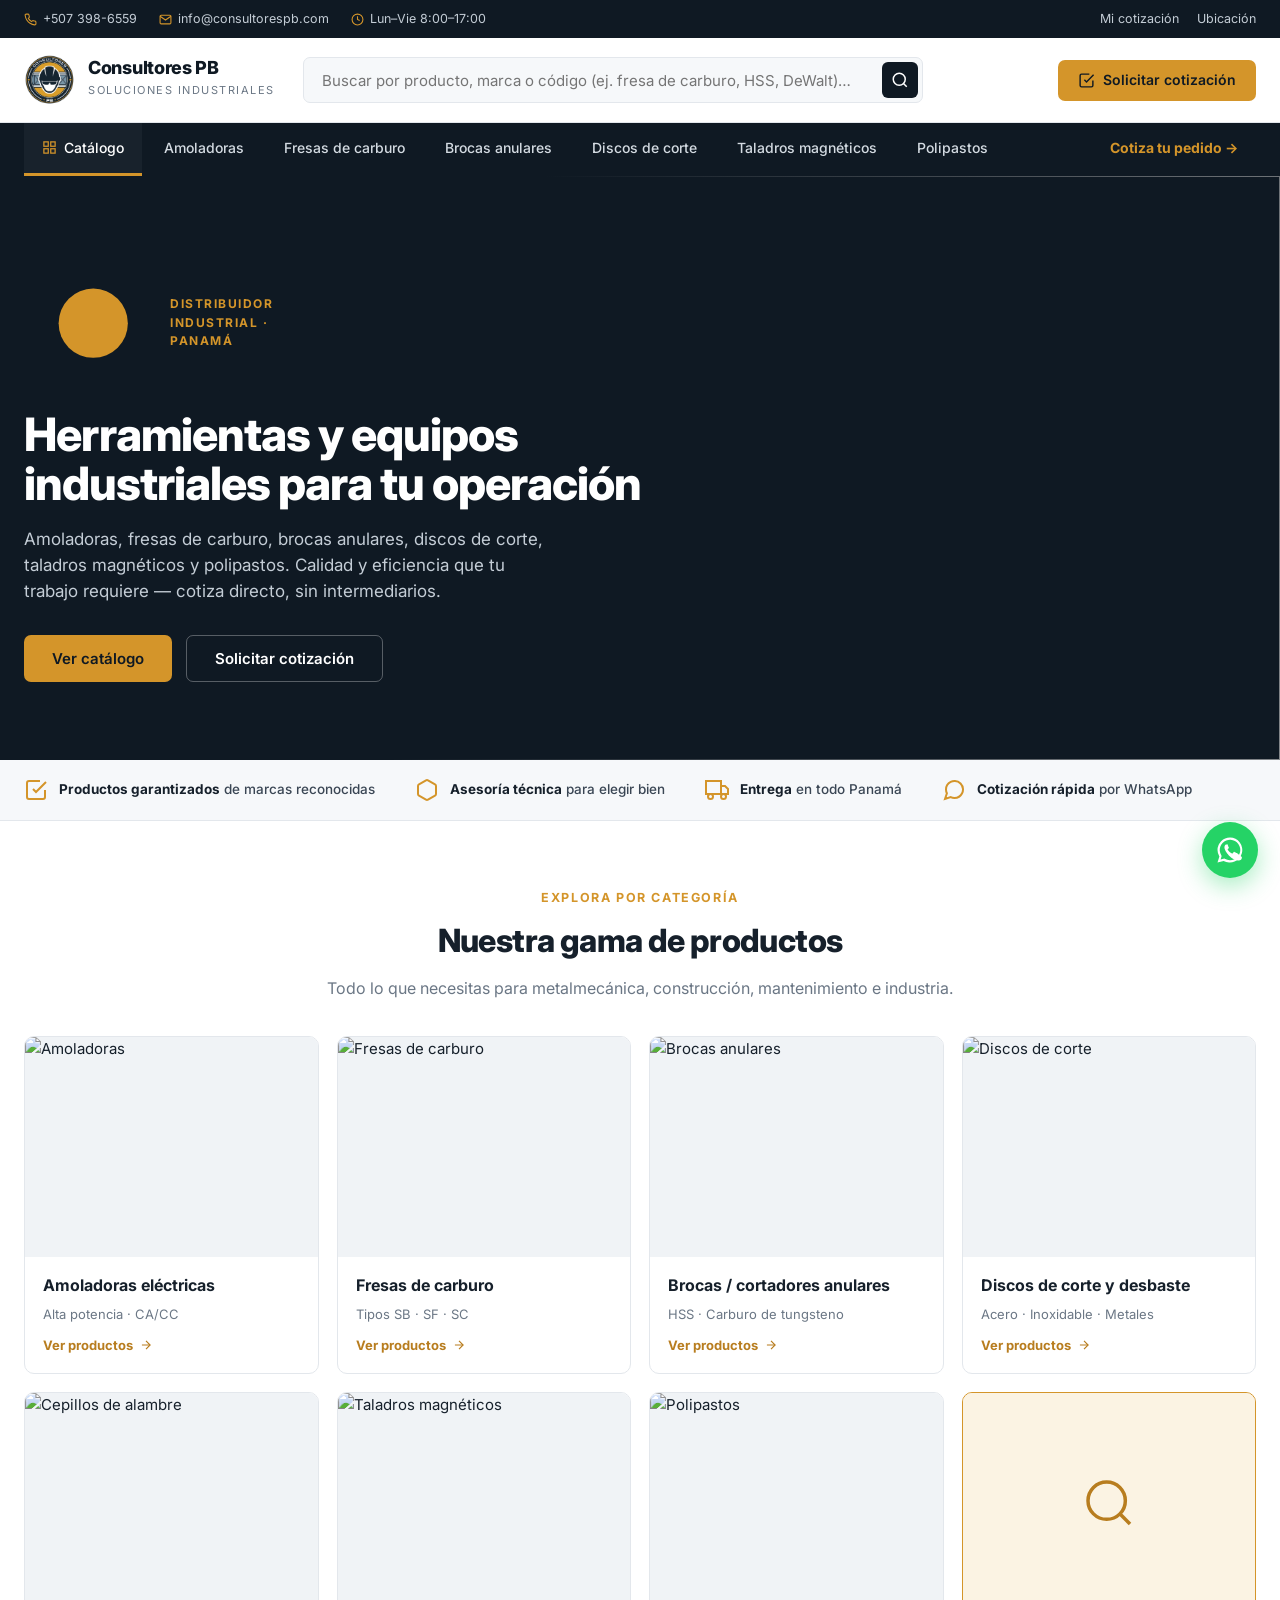
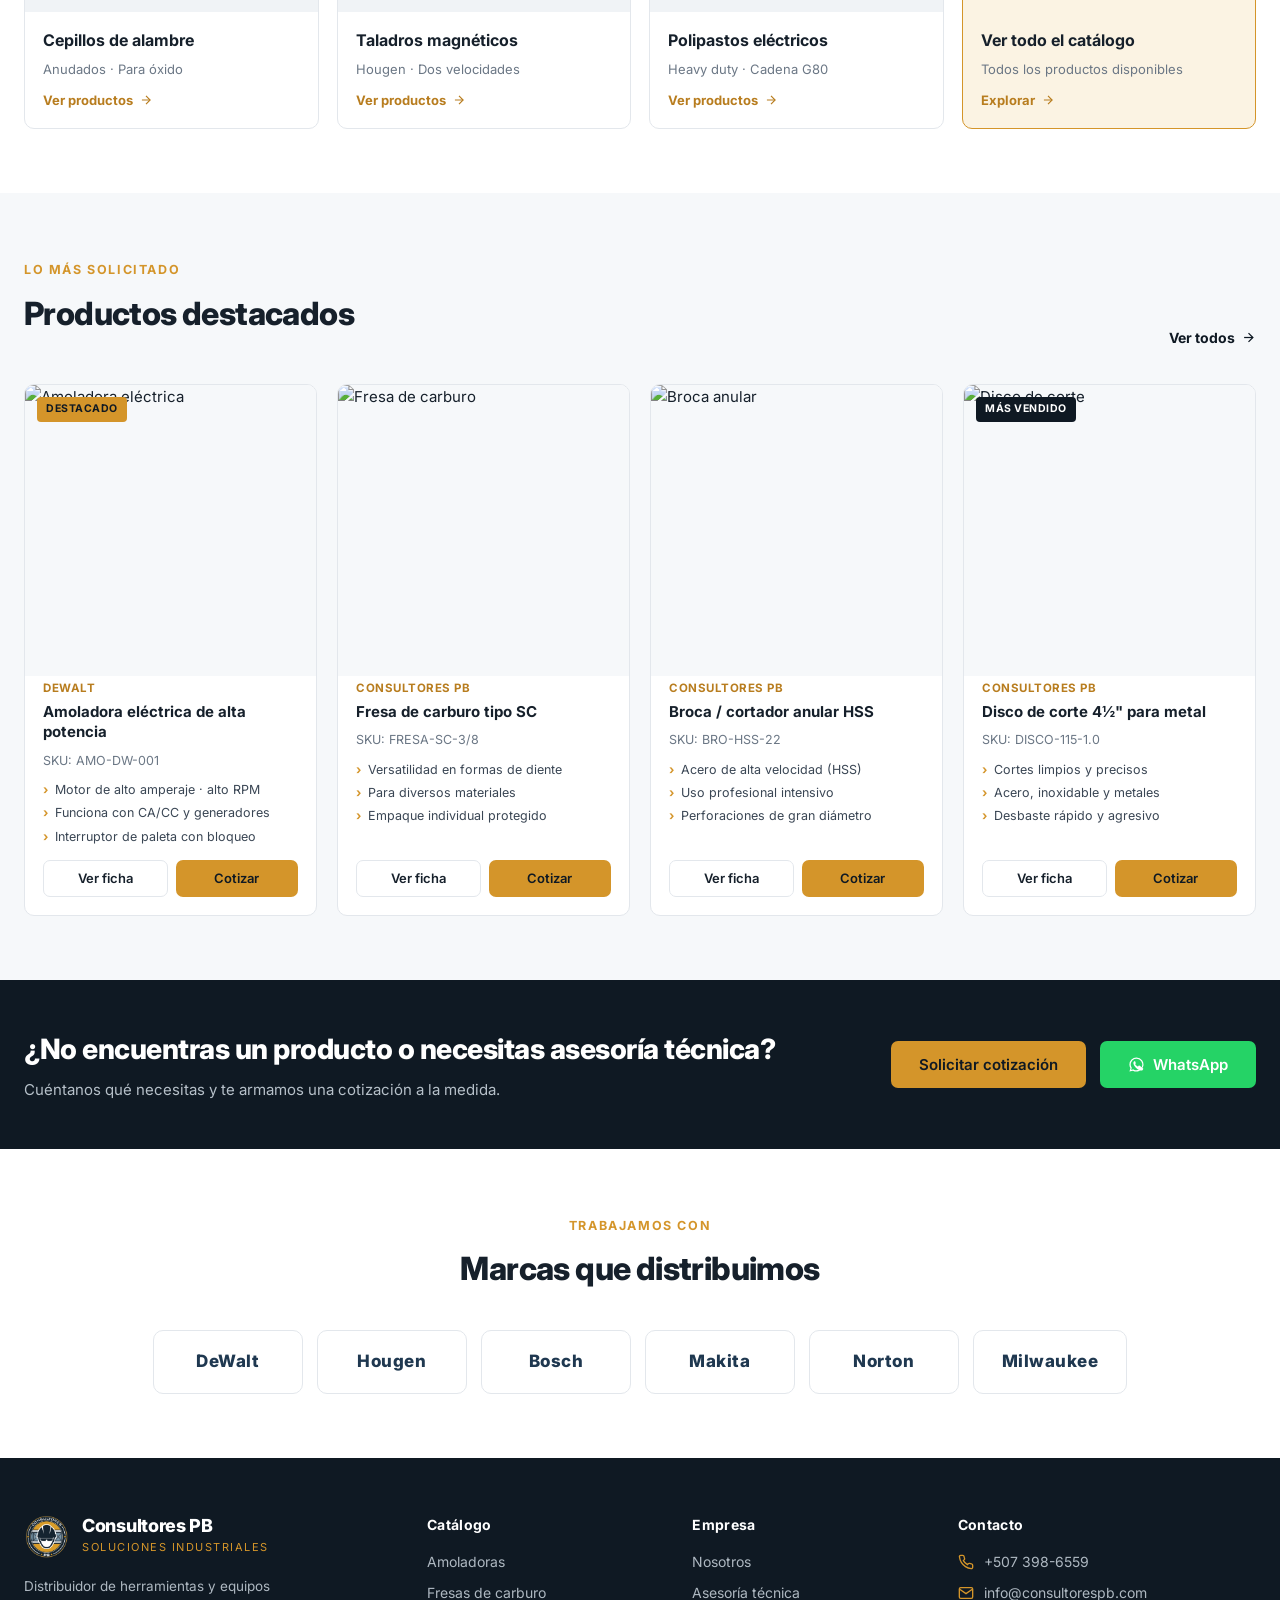
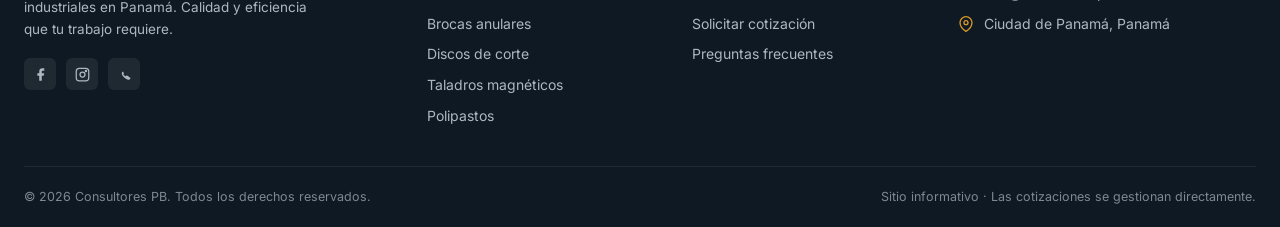
==== catalogo/index.html @ 146bd9b1 "Add catalog-style template (home, category, product sheet, quote) Clean distributor-style layout ins" ====
<!DOCTYPE html>
<html lang="es">
<head>
  <meta charset="UTF-8">
  <meta name="viewport" content="width=device-width, initial-scale=1.0">
  <title>Consultores PB — Herramientas y Equipos Industriales | Panamá</title>
  <meta name="description" content="Distribuidor de herramientas y equipos industriales en Panamá: amoladoras, fresas de carburo, brocas anulares, discos de corte, taladros magnéticos y polipastos. Solicita tu cotización.">
  <link rel="icon" href="assets/logo.png">
  <link rel="preconnect" href="https://fonts.googleapis.com">
  <link rel="preconnect" href="https://fonts.gstatic.com" crossorigin>
  <link href="https://fonts.googleapis.com/css2?family=Inter:wght@400;500;600;700;800&display=swap" rel="stylesheet">
  <link rel="stylesheet" href="assets/estilos.css">
</head>
<body>

<!-- ════════════════════════════════════════════════════════════
     CABECERA (se repite igual en todas las páginas)
     👉 EDITAR: teléfono, correo y horario de Consultores PB
     ════════════════════════════════════════════════════════════ -->
<div class="topbar">
  <div class="container">
    <div class="topbar-left">
      <a href="tel:+5073986559"><svg viewBox="0 0 24 24" fill="none" stroke="currentColor" stroke-width="2"><path d="M22 16.92v3a2 2 0 01-2.18 2 19.79 19.79 0 01-8.63-3.07 19.5 19.5 0 01-6-6 19.79 19.79 0 01-3.07-8.67A2 2 0 014.11 2h3a2 2 0 012 1.72c.13.96.36 1.9.7 2.81a2 2 0 01-.45 2.11L8.09 9.91a16 16 0 006 6l1.27-1.27a2 2 0 012.11-.45c.91.34 1.85.57 2.81.7A2 2 0 0122 16.92z"/></svg>+507 398-6559</a>
      <span class="hide-sm"><svg viewBox="0 0 24 24" fill="none" stroke="currentColor" stroke-width="2"><path d="M4 4h16c1.1 0 2 .9 2 2v12c0 1.1-.9 2-2 2H4c-1.1 0-2-.9-2-2V6c0-1.1.9-2 2-2z"/><polyline points="22,6 12,13 2,6"/></svg>info@consultorespb.com</span>
      <span class="hide-sm"><svg viewBox="0 0 24 24" fill="none" stroke="currentColor" stroke-width="2"><circle cx="12" cy="12" r="10"/><polyline points="12 6 12 12 16 14"/></svg>Lun–Vie 8:00–17:00</span>
    </div>
    <div class="topbar-right">
      <a href="cotizar.html">Mi cotización</a>
      <a href="#">Ubicación</a>
    </div>
  </div>
</div>

<header class="header">
  <div class="container">
    <a href="index.html" class="brand">
      <img src="assets/logo.png" alt="Consultores PB">
      <div class="brand-txt"><strong>Consultores PB</strong><span>Soluciones Industriales</span></div>
    </a>
    <form class="search" onsubmit="return false">
      <input type="search" placeholder="Buscar por producto, marca o código (ej. fresa de carburo, HSS, DeWalt)…">
      <button aria-label="Buscar"><svg viewBox="0 0 24 24" fill="none" stroke="currentColor" stroke-width="2"><circle cx="11" cy="11" r="8"/><line x1="21" y1="21" x2="16.65" y2="16.65"/></svg></button>
    </form>
    <div class="header-actions">
      <a href="cotizar.html" class="btn btn-amber"><svg viewBox="0 0 24 24" fill="none" stroke="currentColor" stroke-width="2"><path d="M9 11l3 3L22 4"/><path d="M21 12v7a2 2 0 01-2 2H5a2 2 0 01-2-2V5a2 2 0 012-2h11"/></svg>Solicitar cotización</a>
    </div>
  </div>
</header>

<nav class="nav">
  <div class="container">
    <!-- 👉 EDITAR: estas son las CATEGORÍAS del menú. Cada una abre categoria.html -->
    <a href="categoria.html" class="active"><svg viewBox="0 0 24 24" fill="none" stroke="currentColor" stroke-width="2"><rect x="3" y="3" width="7" height="7"/><rect x="14" y="3" width="7" height="7"/><rect x="14" y="14" width="7" height="7"/><rect x="3" y="14" width="7" height="7"/></svg>Catálogo</a>
    <a href="categoria.html">Amoladoras</a>
    <a href="categoria.html">Fresas de carburo</a>
    <a href="categoria.html">Brocas anulares</a>
    <a href="categoria.html">Discos de corte</a>
    <a href="categoria.html">Taladros magnéticos</a>
    <a href="categoria.html">Polipastos</a>
    <span class="nav-cta"><a href="cotizar.html">Cotiza tu pedido →</a></span>
  </div>
</nav>

<!-- ════════════════════════════════════════════════════════════
     HERO  👉 EDITAR: título, texto e imagen de fondo
     ════════════════════════════════════════════════════════════ -->
<section class="hero">
  <img class="hero-bg" src="https://images.unsplash.com/photo-1581092160562-40aa08e78837?w=1600&q=80" alt="">
  <div class="container">
    <div class="hero-inner">
      <span class="eyebrow"><svg viewBox="0 0 24 24" fill="currentColor"><circle cx="12" cy="12" r="6"/></svg>Distribuidor industrial · Panamá</span>
      <h1>Herramientas y equipos industriales para tu operación</h1>
      <p>Amoladoras, fresas de carburo, brocas anulares, discos de corte, taladros magnéticos y polipastos. Calidad y eficiencia que tu trabajo requiere — cotiza directo, sin intermediarios.</p>
      <div class="hero-btns">
        <a href="categoria.html" class="btn btn-amber btn-lg">Ver catálogo</a>
        <a href="cotizar.html" class="btn btn-ghost btn-lg" style="background:transparent;color:#fff;border-color:rgba(255,255,255,.3)">Solicitar cotización</a>
      </div>
    </div>
  </div>
</section>

<!-- TIRA DE CONFIANZA -->
<div class="trust">
  <div class="container">
    <div class="trust-item"><svg viewBox="0 0 24 24" fill="none" stroke="currentColor" stroke-width="2"><path d="M9 11l3 3L22 4"/><path d="M21 12v7a2 2 0 01-2 2H5a2 2 0 01-2-2V5a2 2 0 012-2h11"/></svg><span><strong>Productos garantizados</strong> de marcas reconocidas</span></div>
    <div class="trust-item"><svg viewBox="0 0 24 24" fill="none" stroke="currentColor" stroke-width="2"><path d="M21 16V8a2 2 0 00-1-1.73l-7-4a2 2 0 00-2 0l-7 4A2 2 0 003 8v8a2 2 0 001 1.73l7 4a2 2 0 002 0l7-4A2 2 0 0021 16z"/></svg><span><strong>Asesoría técnica</strong> para elegir bien</span></div>
    <div class="trust-item"><svg viewBox="0 0 24 24" fill="none" stroke="currentColor" stroke-width="2"><rect x="1" y="3" width="15" height="13"/><polygon points="16 8 20 8 23 11 23 16 16 16 16 8"/><circle cx="5.5" cy="18.5" r="2.5"/><circle cx="18.5" cy="18.5" r="2.5"/></svg><span><strong>Entrega</strong> en todo Panamá</span></div>
    <div class="trust-item"><svg viewBox="0 0 24 24" fill="none" stroke="currentColor" stroke-width="2"><path d="M21 11.5a8.38 8.38 0 01-.9 3.8 8.5 8.5 0 01-7.6 4.7 8.38 8.38 0 01-3.8-.9L3 21l1.9-5.7a8.38 8.38 0 01-.9-3.8 8.5 8.5 0 014.7-7.6 8.38 8.38 0 013.8-.9h.5a8.48 8.48 0 018 8v.5z"/></svg><span><strong>Cotización rápida</strong> por WhatsApp</span></div>
  </div>
</div>

<!-- ════════════════════════════════════════════════════════════
     CATEGORÍAS  👉 EDITAR: imagen, nombre y nº de productos
     ════════════════════════════════════════════════════════════ -->
<section class="section">
  <div class="container">
    <div class="section-head center">
      <span class="kicker">Explora por categoría</span>
      <h2>Nuestra gama de productos</h2>
      <p>Todo lo que necesitas para metalmecánica, construcción, mantenimiento e industria.</p>
    </div>
    <div class="cat-grid">
      <a href="categoria.html" class="cat-card"><div class="cat-card-img"><img src="https://images.unsplash.com/photo-1504148455328-c376907d081c?w=600&q=80" alt="Amoladoras"></div><div class="cat-card-body"><h3>Amoladoras eléctricas</h3><span>Alta potencia · CA/CC</span><span class="go">Ver productos <svg viewBox="0 0 24 24" fill="none" stroke="currentColor" stroke-width="2" width="14"><line x1="5" y1="12" x2="19" y2="12"/><polyline points="12 5 19 12 12 19"/></svg></span></div></a>
      <a href="categoria.html" class="cat-card"><div class="cat-card-img"><img src="https://images.unsplash.com/photo-1530124566582-a618bc2615dc?w=600&q=80" alt="Fresas de carburo"></div><div class="cat-card-body"><h3>Fresas de carburo</h3><span>Tipos SB · SF · SC</span><span class="go">Ver productos <svg viewBox="0 0 24 24" fill="none" stroke="currentColor" stroke-width="2" width="14"><line x1="5" y1="12" x2="19" y2="12"/><polyline points="12 5 19 12 12 19"/></svg></span></div></a>
      <a href="categoria.html" class="cat-card"><div class="cat-card-img"><img src="https://images.unsplash.com/photo-1572981779307-38b8cabb2407?w=600&q=80" alt="Brocas anulares"></div><div class="cat-card-body"><h3>Brocas / cortadores anulares</h3><span>HSS · Carburo de tungsteno</span><span class="go">Ver productos <svg viewBox="0 0 24 24" fill="none" stroke="currentColor" stroke-width="2" width="14"><line x1="5" y1="12" x2="19" y2="12"/><polyline points="12 5 19 12 12 19"/></svg></span></div></a>
      <a href="categoria.html" class="cat-card"><div class="cat-card-img"><img src="https://images.unsplash.com/photo-1416879595882-3373a0480b5b?w=600&q=80" alt="Discos de corte"></div><div class="cat-card-body"><h3>Discos de corte y desbaste</h3><span>Acero · Inoxidable · Metales</span><span class="go">Ver productos <svg viewBox="0 0 24 24" fill="none" stroke="currentColor" stroke-width="2" width="14"><line x1="5" y1="12" x2="19" y2="12"/><polyline points="12 5 19 12 12 19"/></svg></span></div></a>
      <a href="categoria.html" class="cat-card"><div class="cat-card-img"><img src="https://images.unsplash.com/photo-1426927308491-6380b6a9936f?w=600&q=80" alt="Cepillos de alambre"></div><div class="cat-card-body"><h3>Cepillos de alambre</h3><span>Anudados · Para óxido</span><span class="go">Ver productos <svg viewBox="0 0 24 24" fill="none" stroke="currentColor" stroke-width="2" width="14"><line x1="5" y1="12" x2="19" y2="12"/><polyline points="12 5 19 12 12 19"/></svg></span></div></a>
      <a href="categoria.html" class="cat-card"><div class="cat-card-img"><img src="https://images.unsplash.com/photo-1581092918056-0c4c3acd3789?w=600&q=80" alt="Taladros magnéticos"></div><div class="cat-card-body"><h3>Taladros magnéticos</h3><span>Hougen · Dos velocidades</span><span class="go">Ver productos <svg viewBox="0 0 24 24" fill="none" stroke="currentColor" stroke-width="2" width="14"><line x1="5" y1="12" x2="19" y2="12"/><polyline points="12 5 19 12 12 19"/></svg></span></div></a>
      <a href="categoria.html" class="cat-card"><div class="cat-card-img"><img src="https://images.unsplash.com/photo-1565891741441-64926e441838?w=600&q=80" alt="Polipastos"></div><div class="cat-card-body"><h3>Polipastos eléctricos</h3><span>Heavy duty · Cadena G80</span><span class="go">Ver productos <svg viewBox="0 0 24 24" fill="none" stroke="currentColor" stroke-width="2" width="14"><line x1="5" y1="12" x2="19" y2="12"/><polyline points="12 5 19 12 12 19"/></svg></span></div></a>
      <a href="categoria.html" class="cat-card" style="background:var(--amber-soft);border-color:var(--amber)"><div class="cat-card-img" style="display:flex;align-items:center;justify-content:center;background:var(--amber-soft)"><svg viewBox="0 0 24 24" fill="none" stroke="var(--amber-dark)" stroke-width="1.5" width="56" height="56"><circle cx="11" cy="11" r="8"/><line x1="21" y1="21" x2="16.65" y2="16.65"/></svg></div><div class="cat-card-body"><h3>Ver todo el catálogo</h3><span>Todos los productos disponibles</span><span class="go">Explorar <svg viewBox="0 0 24 24" fill="none" stroke="currentColor" stroke-width="2" width="14"><line x1="5" y1="12" x2="19" y2="12"/><polyline points="12 5 19 12 12 19"/></svg></span></div></a>
    </div>
  </div>
</section>

<!-- ════════════════════════════════════════════════════════════
     PRODUCTOS DESTACADOS
     👉 EDITAR: cada tarjeta es un producto. Copia/pega un bloque
        <article class="prod-card">…</article> para agregar más.
        El botón "Ver ficha" abre producto.html.
     ════════════════════════════════════════════════════════════ -->
<section class="section alt">
  <div class="container">
    <div class="section-head row">
      <div><span class="kicker">Lo más solicitado</span><h2>Productos destacados</h2></div>
      <a href="categoria.html" class="link-more">Ver todos <svg viewBox="0 0 24 24" fill="none" stroke="currentColor" stroke-width="2" width="15"><line x1="5" y1="12" x2="19" y2="12"/><polyline points="12 5 19 12 12 19"/></svg></a>
    </div>
    <div class="prod-grid">

      <!-- ░░ PRODUCTO ░░ -->
      <article class="prod-card">
        <div class="prod-card-img"><span class="prod-tag amber">Destacado</span><img src="https://images.unsplash.com/photo-1504148455328-c376907d081c?w=500&q=80" alt="Amoladora eléctrica"></div>
        <div class="prod-card-body">
          <span class="prod-brand">DeWalt</span>
          <h3><a href="producto.html">Amoladora eléctrica de alta potencia</a></h3>
          <p class="prod-sku">SKU: AMO-DW-001</p>
          <ul class="prod-specs"><li>Motor de alto amperaje · alto RPM</li><li>Funciona con CA/CC y generadores</li><li>Interruptor de paleta con bloqueo</li></ul>
          <div class="prod-card-foot">
            <a href="producto.html" class="btn btn-ghost">Ver ficha</a>
            <a href="cotizar.html?producto=Amoladora%20eléctrica%20DeWalt&sku=AMO-DW-001" class="btn btn-amber">Cotizar</a>
          </div>
        </div>
      </article>

      <!-- ░░ PRODUCTO ░░ -->
      <article class="prod-card">
        <div class="prod-card-img"><img src="https://images.unsplash.com/photo-1530124566582-a618bc2615dc?w=500&q=80" alt="Fresa de carburo"></div>
        <div class="prod-card-body">
          <span class="prod-brand">Consultores PB</span>
          <h3><a href="producto.html">Fresa de carburo tipo SC</a></h3>
          <p class="prod-sku">SKU: FRESA-SC-3/8</p>
          <ul class="prod-specs"><li>Versatilidad en formas de diente</li><li>Para diversos materiales</li><li>Empaque individual protegido</li></ul>
          <div class="prod-card-foot">
            <a href="producto.html" class="btn btn-ghost">Ver ficha</a>
            <a href="cotizar.html?producto=Fresa%20de%20carburo%20tipo%20SC&sku=FRESA-SC-3/8" class="btn btn-amber">Cotizar</a>
          </div>
        </div>
      </article>

      <!-- ░░ PRODUCTO ░░ -->
      <article class="prod-card">
        <div class="prod-card-img"><img src="https://images.unsplash.com/photo-1572981779307-38b8cabb2407?w=500&q=80" alt="Broca anular"></div>
        <div class="prod-card-body">
          <span class="prod-brand">Consultores PB</span>
          <h3><a href="producto.html">Broca / cortador anular HSS</a></h3>
          <p class="prod-sku">SKU: BRO-HSS-22</p>
          <ul class="prod-specs"><li>Acero de alta velocidad (HSS)</li><li>Uso profesional intensivo</li><li>Perforaciones de gran diámetro</li></ul>
          <div class="prod-card-foot">
            <a href="producto.html" class="btn btn-ghost">Ver ficha</a>
            <a href="cotizar.html?producto=Broca%20anular%20HSS&sku=BRO-HSS-22" class="btn btn-amber">Cotizar</a>
          </div>
        </div>
      </article>

      <!-- ░░ PRODUCTO ░░ -->
      <article class="prod-card">
        <div class="prod-card-img"><span class="prod-tag">Más vendido</span><img src="https://images.unsplash.com/photo-1416879595882-3373a0480b5b?w=500&q=80" alt="Disco de corte"></div>
        <div class="prod-card-body">
          <span class="prod-brand">Consultores PB</span>
          <h3><a href="producto.html">Disco de corte 4½" para metal</a></h3>
          <p class="prod-sku">SKU: DISCO-115-1.0</p>
          <ul class="prod-specs"><li>Cortes limpios y precisos</li><li>Acero, inoxidable y metales</li><li>Desbaste rápido y agresivo</li></ul>
          <div class="prod-card-foot">
            <a href="producto.html" class="btn btn-ghost">Ver ficha</a>
            <a href="cotizar.html?producto=Disco%20de%20corte%204½%20pulg&sku=DISCO-115-1.0" class="btn btn-amber">Cotizar</a>
          </div>
        </div>
      </article>

    </div>
  </div>
</section>

<!-- FRANJA CTA -->
<section class="cta-band">
  <div class="container">
    <div>
      <h2>¿No encuentras un producto o necesitas asesoría técnica?</h2>
      <p>Cuéntanos qué necesitas y te armamos una cotización a la medida.</p>
    </div>
    <div class="btns">
      <a href="cotizar.html" class="btn btn-amber btn-lg">Solicitar cotización</a>
      <a href="https://wa.me/50769212056" target="_blank" class="btn btn-wa btn-lg"><svg viewBox="0 0 24 24" fill="currentColor"><path d="M17.5 14.4c-.3-.1-1.7-.8-1.9-.9-.3-.1-.5-.1-.6.1-.2.3-.7.9-.8 1-.2.2-.3.2-.6.1-1.5-.7-2.4-1.3-3.4-3-.3-.5.3-.4.8-1.4.1-.2 0-.3 0-.5-.1-.1-.6-1.4-.8-1.9-.2-.5-.4-.4-.6-.4h-.5c-.2 0-.5.1-.7.3-.8.8-1 1.9-.7 3.2.4 1.5 1.4 2.8 1.5 3 .2.2 2.7 4.1 6.5 5.6 2.4.9 3 .8 3.6.7.7-.1 1.7-.7 2-1.4.2-.7.2-1.2.2-1.4-.1-.2-.3-.2-.6-.3z"/><path d="M12 2A10 10 0 002 12a10 10 0 001.5 5.2L2 22l4.9-1.3A10 10 0 1012 2zm0 18.2a8.2 8.2 0 01-4.2-1.2l-.3-.2-3 .8.8-2.9-.2-.3A8.2 8.2 0 1112 20.2z"/></svg>WhatsApp</a>
    </div>
  </div>
</section>

<!-- MARCAS  👉 EDITAR: nombres de las marcas que distribuyen -->
<section class="section">
  <div class="container">
    <div class="section-head center"><span class="kicker">Trabajamos con</span><h2>Marcas que distribuimos</h2></div>
    <div class="brands">
      <div class="brand-chip">DeWalt</div>
      <div class="brand-chip">Hougen</div>
      <div class="brand-chip">Bosch</div>
      <div class="brand-chip">Makita</div>
      <div class="brand-chip">Norton</div>
      <div class="brand-chip">Milwaukee</div>
    </div>
  </div>
</section>

<!-- ════════════════════════════════════════════════════════════
     FOOTER (se repite igual en todas las páginas)
     ════════════════════════════════════════════════════════════ -->
<footer class="footer">
  <div class="container">
    <div class="footer-top">
      <div>
        <a href="index.html" class="brand"><img src="assets/logo.png" alt="Consultores PB"><div class="brand-txt"><strong>Consultores PB</strong><span>Soluciones Industriales</span></div></a>
        <p class="footer-intro">Distribuidor de herramientas y equipos industriales en Panamá. Calidad y eficiencia que tu trabajo requiere.</p>
        <div class="footer-social">
          <a href="#" aria-label="Facebook"><svg viewBox="0 0 24 24" fill="currentColor"><path d="M18 2h-3a5 5 0 00-5 5v3H7v4h3v8h4v-8h3l1-4h-4V7a1 1 0 011-1h3z"/></svg></a>
          <a href="#" aria-label="Instagram"><svg viewBox="0 0 24 24" fill="none" stroke="currentColor" stroke-width="2"><rect x="2" y="2" width="20" height="20" rx="5"/><circle cx="12" cy="12" r="4"/><circle cx="17.5" cy="6.5" r="1" fill="currentColor"/></svg></a>
          <a href="https://wa.me/50769212056" aria-label="WhatsApp"><svg viewBox="0 0 24 24" fill="currentColor"><path d="M17.5 14.4c-.3-.1-1.7-.8-1.9-.9-.3-.1-.5-.1-.6.1-.2.3-.7.9-.8 1-.2.2-.3.2-.6.1-1.5-.7-2.4-1.3-3.4-3-.3-.5.3-.4.8-1.4.1-.2 0-.3 0-.5-.1-.1-.6-1.4-.8-1.9-.2-.5-.4-.4-.6-.4h-.5c-.2 0-.5.1-.7.3-.8.8-1 1.9-.7 3.2.4 1.5 1.4 2.8 1.5 3 .2.2 2.7 4.1 6.5 5.6 2.4.9 3 .8 3.6.7.7-.1 1.7-.7 2-1.4.2-.7.2-1.2.2-1.4-.1-.2-.3-.2-.6-.3z"/></svg></a>
        </div>
      </div>
      <div class="footer-col">
        <h4>Catálogo</h4>
        <ul><li><a href="categoria.html">Amoladoras</a></li><li><a href="categoria.html">Fresas de carburo</a></li><li><a href="categoria.html">Brocas anulares</a></li><li><a href="categoria.html">Discos de corte</a></li><li><a href="categoria.html">Taladros magnéticos</a></li><li><a href="categoria.html">Polipastos</a></li></ul>
      </div>
      <div class="footer-col">
        <h4>Empresa</h4>
        <ul><li><a href="#">Nosotros</a></li><li><a href="#">Asesoría técnica</a></li><li><a href="cotizar.html">Solicitar cotización</a></li><li><a href="#">Preguntas frecuentes</a></li></ul>
      </div>
      <div class="footer-col">
        <h4>Contacto</h4>
        <ul class="footer-contact">
          <li><svg viewBox="0 0 24 24" fill="none" stroke="currentColor" stroke-width="2"><path d="M22 16.92v3a2 2 0 01-2.18 2 19.79 19.79 0 01-8.63-3.07 19.5 19.5 0 01-6-6 19.79 19.79 0 01-3.07-8.67A2 2 0 014.11 2h3a2 2 0 012 1.72c.13.96.36 1.9.7 2.81a2 2 0 01-.45 2.11L8.09 9.91a16 16 0 006 6l1.27-1.27a2 2 0 012.11-.45c.91.34 1.85.57 2.81.7A2 2 0 0122 16.92z"/></svg>+507 398-6559</li>
          <li><svg viewBox="0 0 24 24" fill="none" stroke="currentColor" stroke-width="2"><path d="M4 4h16c1.1 0 2 .9 2 2v12c0 1.1-.9 2-2 2H4c-1.1 0-2-.9-2-2V6c0-1.1.9-2 2-2z"/><polyline points="22,6 12,13 2,6"/></svg>info@consultorespb.com</li>
          <li><svg viewBox="0 0 24 24" fill="none" stroke="currentColor" stroke-width="2"><path d="M21 10c0 7-9 13-9 13s-9-6-9-13a9 9 0 0118 0z"/><circle cx="12" cy="10" r="3"/></svg>Ciudad de Panamá, Panamá</li>
        </ul>
      </div>
    </div>
    <div class="footer-bottom">
      <span>© 2026 Consultores PB. Todos los derechos reservados.</span>
      <span>Sitio informativo · Las cotizaciones se gestionan directamente.</span>
    </div>
  </div>
</footer>

<a class="wa-fab" href="https://wa.me/50769212056" target="_blank" aria-label="WhatsApp"><svg viewBox="0 0 24 24" fill="currentColor"><path d="M17.5 14.4c-.3-.1-1.7-.8-1.9-.9-.3-.1-.5-.1-.6.1-.2.3-.7.9-.8 1-.2.2-.3.2-.6.1-1.5-.7-2.4-1.3-3.4-3-.3-.5.3-.4.8-1.4.1-.2 0-.3 0-.5-.1-.1-.6-1.4-.8-1.9-.2-.5-.4-.4-.6-.4h-.5c-.2 0-.5.1-.7.3-.8.8-1 1.9-.7 3.2.4 1.5 1.4 2.8 1.5 3 .2.2 2.7 4.1 6.5 5.6 2.4.9 3 .8 3.6.7.7-.1 1.7-.7 2-1.4.2-.7.2-1.2.2-1.4-.1-.2-.3-.2-.6-.3z"/><path d="M12 2A10 10 0 002 12a10 10 0 001.5 5.2L2 22l4.9-1.3A10 10 0 1012 2zm0 18.2a8.2 8.2 0 01-4.2-1.2l-.3-.2-3 .8.8-2.9-.2-.3A8.2 8.2 0 1112 20.2z"/></svg></a>

<script src="assets/app.js"></script>
</body>
</html>
---- catalogo/assets/estilos.css ----
/* ============================================================
   CONSULTORES PB — Sistema de diseño del catálogo
   ------------------------------------------------------------
   Estilo limpio tipo distribuidor (referencia: MSC Direct,
   Drills & Cutters, MRM Tool) con la identidad PB (navy + ámbar).

   👉 Normalmente NO necesitas tocar este archivo.
      El contenido (textos, productos, imágenes) se edita
      directamente en los archivos .html, no aquí.
   ============================================================ */

:root {
  /* Marca Consultores PB */
  --navy:        #0F1923;
  --navy-2:      #16273a;
  --navy-3:      #1f3850;
  --amber:       #D4952A;
  --amber-dark:  #b87d1f;
  --amber-soft:  #fbf3e3;

  /* Neutros (look claro) */
  --ink:    #16202b;   /* texto principal */
  --body:   #3a4654;   /* texto de párrafo */
  --muted:  #6b7785;   /* texto secundario */
  --line:   #e3e7ec;   /* bordes */
  --line-2: #eef1f4;   /* bordes suaves / fondos */
  --bg:     #ffffff;
  --bg-2:   #f6f8fa;   /* fondo de secciones */
  --bg-3:   #f0f3f6;

  --ok:     #16794a;

  --radius:   10px;
  --radius-sm: 7px;
  --shadow:   0 1px 2px rgba(16,32,43,.04), 0 8px 24px rgba(16,32,43,.06);
  --shadow-lg:0 12px 40px rgba(16,32,43,.12);

  --font: "Inter", "Helvetica Neue", Arial, sans-serif;
  --max: 1280px;
}

*, *::before, *::after { box-sizing: border-box; margin: 0; padding: 0; }

html { scroll-behavior: smooth; -webkit-font-smoothing: antialiased; }
body {
  font-family: var(--font);
  color: var(--ink);
  background: var(--bg);
  line-height: 1.55;
  font-size: 15px;
}
img { max-width: 100%; display: block; }
a { color: inherit; text-decoration: none; }
button { font-family: inherit; cursor: pointer; border: none; background: none; }
input, select, textarea { font-family: inherit; font-size: 15px; }
::selection { background: var(--amber); color: var(--navy); }

.container { max-width: var(--max); margin: 0 auto; padding: 0 24px; }

/* ─────────────── BOTONES ─────────────── */
.btn {
  display: inline-flex; align-items: center; justify-content: center; gap: 8px;
  font-weight: 600; font-size: 14px; line-height: 1;
  padding: 12px 20px; border-radius: var(--radius-sm);
  transition: .18s ease; white-space: nowrap; cursor: pointer;
}
.btn svg { width: 17px; height: 17px; }
.btn-amber { background: var(--amber); color: var(--navy); }
.btn-amber:hover { background: var(--amber-dark); color: #fff; }
.btn-navy { background: var(--navy); color: #fff; }
.btn-navy:hover { background: var(--navy-2); }
.btn-ghost { background: #fff; color: var(--ink); border: 1.5px solid var(--line); }
.btn-ghost:hover { border-color: var(--navy); color: var(--navy); }
.btn-wa { background: #25D366; color: #fff; }
.btn-wa:hover { background: #1da851; }
.btn-block { width: 100%; }
.btn-lg { padding: 15px 28px; font-size: 15px; }

/* ─────────────── TOP BAR ─────────────── */
.topbar { background: var(--navy); color: #c4cdd6; font-size: 12.5px; }
.topbar .container { display: flex; justify-content: space-between; align-items: center; height: 38px; }
.topbar-left { display: flex; gap: 22px; align-items: center; }
.topbar-left a, .topbar-left span { display: flex; align-items: center; gap: 6px; }
.topbar-left svg { width: 13px; height: 13px; color: var(--amber); }
.topbar-left a:hover { color: #fff; }
.topbar-right { display: flex; gap: 18px; align-items: center; }
.topbar-right a:hover { color: var(--amber); }

/* ─────────────── HEADER ─────────────── */
.header { background: #fff; border-bottom: 1px solid var(--line); position: sticky; top: 0; z-index: 50; }
.header .container { display: flex; align-items: center; gap: 28px; height: 84px; }
.brand { display: flex; align-items: center; gap: 12px; flex-shrink: 0; }
.brand img { width: 52px; height: 52px; }
.brand-txt strong { display: block; font-size: 18px; font-weight: 800; color: var(--navy); letter-spacing: -.3px; line-height: 1; }
.brand-txt span { font-size: 11px; color: var(--muted); letter-spacing: 1.5px; text-transform: uppercase; }

/* Buscador */
.search { flex: 1; max-width: 620px; position: relative; }
.search input {
  width: 100%; height: 46px; padding: 0 50px 0 18px;
  border: 1.5px solid var(--line); border-radius: var(--radius-sm);
  background: var(--bg-2); color: var(--ink); transition: .15s;
}
.search input:focus { outline: none; border-color: var(--amber); background: #fff; }
.search button {
  position: absolute; right: 5px; top: 5px; width: 36px; height: 36px;
  background: var(--navy); border-radius: 6px; color: #fff;
  display: flex; align-items: center; justify-content: center;
}
.search button:hover { background: var(--amber); color: var(--navy); }
.search button svg { width: 18px; height: 18px; }

.header-actions { display: flex; align-items: center; gap: 14px; margin-left: auto; }

/* ─────────────── NAV PRINCIPAL ─────────────── */
.nav { background: var(--navy); }
.nav .container { display: flex; align-items: stretch; gap: 4px; }
.nav a {
  display: flex; align-items: center; gap: 7px; padding: 14px 18px;
  color: #d4dbe2; font-size: 14px; font-weight: 500; position: relative;
  border-bottom: 3px solid transparent; transition: .15s;
}
.nav a svg { width: 15px; height: 15px; color: var(--amber); }
.nav a:hover, .nav a.active { color: #fff; border-bottom-color: var(--amber); background: rgba(255,255,255,.04); }
.nav-cta { margin-left: auto; }
.nav-cta a { color: var(--amber); font-weight: 700; }

.nav-toggle { display: none; }

/* ─────────────── HERO ─────────────── */
.hero { position: relative; background: var(--navy); color: #fff; overflow: hidden; }
.hero::after {
  content: ""; position: absolute; inset: 0;
  background: linear-gradient(105deg, var(--navy) 38%, rgba(15,25,35,.78) 60%, rgba(15,25,35,.35));
}
.hero img.hero-bg { position: absolute; inset: 0; width: 100%; height: 100%; object-fit: cover; }
.hero .container { position: relative; z-index: 2; padding: 78px 24px; }
.hero-inner { max-width: 620px; }
.hero .eyebrow {
  display: inline-flex; align-items: center; gap: 8px; font-size: 12px; font-weight: 700;
  letter-spacing: 1.5px; text-transform: uppercase; color: var(--amber); margin-bottom: 18px;
}
.hero h1 { font-size: 46px; line-height: 1.06; font-weight: 800; letter-spacing: -1px; margin-bottom: 18px; }
.hero p { font-size: 17px; color: #c4cdd6; margin-bottom: 30px; max-width: 520px; }
.hero-btns { display: flex; gap: 14px; flex-wrap: wrap; }

/* ─────────────── TIRA DE CONFIANZA ─────────────── */
.trust { background: var(--bg-2); border-bottom: 1px solid var(--line); }
.trust .container { display: flex; flex-wrap: wrap; gap: 16px 40px; padding: 18px 24px; }
.trust-item { display: flex; align-items: center; gap: 11px; font-size: 13.5px; color: var(--body); font-weight: 500; }
.trust-item svg { width: 24px; height: 24px; color: var(--amber); flex-shrink: 0; }
.trust-item strong { color: var(--ink); }

/* ─────────────── SECCIONES ─────────────── */
.section { padding: 64px 0; }
.section.alt { background: var(--bg-2); }
.section-head { margin-bottom: 36px; }
.section-head.center { text-align: center; max-width: 640px; margin-left: auto; margin-right: auto; }
.section-head .kicker { color: var(--amber); font-weight: 700; font-size: 12.5px; letter-spacing: 1.6px; text-transform: uppercase; }
.section-head h2 { font-size: 32px; font-weight: 800; letter-spacing: -.6px; color: var(--ink); margin: 8px 0 10px; }
.section-head p { color: var(--muted); font-size: 16px; }
.section-head.row { display: flex; justify-content: space-between; align-items: flex-end; }
.link-more { color: var(--navy); font-weight: 700; font-size: 14px; display: inline-flex; gap: 6px; align-items: center; }
.link-more:hover { color: var(--amber); }

/* ─────────────── GRILLA DE CATEGORÍAS ─────────────── */
.cat-grid { display: grid; grid-template-columns: repeat(4, 1fr); gap: 18px; }
.cat-card {
  display: block; background: #fff; border: 1px solid var(--line); border-radius: var(--radius);
  overflow: hidden; transition: .2s ease;
}
.cat-card:hover { transform: translateY(-4px); box-shadow: var(--shadow-lg); border-color: transparent; }
.cat-card-img { aspect-ratio: 4/3; background: var(--bg-3); overflow: hidden; }
.cat-card-img img { width: 100%; height: 100%; object-fit: cover; transition: .35s; }
.cat-card:hover .cat-card-img img { transform: scale(1.05); }
.cat-card-body { padding: 16px 18px 18px; }
.cat-card-body h3 { font-size: 16px; font-weight: 700; color: var(--ink); margin-bottom: 4px; }
.cat-card-body span { font-size: 13px; color: var(--muted); }
.cat-card-body .go { margin-top: 10px; color: var(--amber-dark); font-weight: 700; font-size: 13px; display: flex; align-items: center; gap: 6px; }

/* ─────────────── TARJETA DE PRODUCTO ─────────────── */
.prod-grid { display: grid; grid-template-columns: repeat(4, 1fr); gap: 20px; }
.prod-grid.cols-3 { grid-template-columns: repeat(3, 1fr); }
.prod-card {
  display: flex; flex-direction: column; background: #fff;
  border: 1px solid var(--line); border-radius: var(--radius); overflow: hidden; transition: .2s ease;
}
.prod-card:hover { box-shadow: var(--shadow-lg); border-color: var(--amber); }
.prod-card-img { position: relative; aspect-ratio: 1/1; background: var(--bg-2); overflow: hidden; }
/* Las fotos de muestra usan "cover". Si subes fotos de producto recortadas
   sobre fondo blanco (PNG), cambia a: object-fit: contain; y agrega padding. */
.prod-card-img img { width: 100%; height: 100%; object-fit: cover; transition: .35s; }
.prod-card:hover .prod-card-img img { transform: scale(1.04); }
.prod-tag {
  position: absolute; top: 12px; left: 12px; background: var(--navy); color: #fff;
  font-size: 10.5px; font-weight: 700; letter-spacing: .5px; text-transform: uppercase;
  padding: 4px 9px; border-radius: 4px;
}
.prod-tag.amber { background: var(--amber); color: var(--navy); }
.prod-card-body { padding: 4px 18px 18px; display: flex; flex-direction: column; flex: 1; }
.prod-brand { font-size: 11.5px; font-weight: 700; letter-spacing: .5px; text-transform: uppercase; color: var(--amber-dark); }
.prod-card-body h3 { font-size: 15px; font-weight: 700; color: var(--ink); margin: 4px 0 8px; line-height: 1.35; }
.prod-card-body h3 a:hover { color: var(--amber-dark); }
.prod-sku { font-size: 12.5px; color: var(--muted); margin-bottom: 10px; }
.prod-specs { list-style: none; font-size: 12.5px; color: var(--body); margin-bottom: 14px; display: grid; gap: 4px; }
.prod-specs li { display: flex; gap: 7px; }
.prod-specs li::before { content: "›"; color: var(--amber); font-weight: 700; }
.prod-card-foot { margin-top: auto; display: flex; gap: 8px; }
.prod-card-foot .btn { flex: 1; padding: 11px 10px; font-size: 13px; }

/* ─────────────── BREADCRUMB ─────────────── */
.crumb { background: var(--bg-2); border-bottom: 1px solid var(--line); }
.crumb .container { display: flex; gap: 8px; align-items: center; padding: 13px 24px; font-size: 13px; color: var(--muted); }
.crumb a:hover { color: var(--amber-dark); }
.crumb .sep { color: var(--line); }
.crumb .here { color: var(--ink); font-weight: 600; }

/* ─────────────── LAYOUT CATEGORÍA (filtros + grilla) ─────────────── */
.shop { display: grid; grid-template-columns: 268px 1fr; gap: 36px; padding: 40px 0 72px; }
.filters { align-self: start; position: sticky; top: 100px; }
.filter-block { border: 1px solid var(--line); border-radius: var(--radius); padding: 18px 20px; margin-bottom: 16px; }
.filter-block h4 { font-size: 13px; font-weight: 800; text-transform: uppercase; letter-spacing: .8px; color: var(--ink); margin-bottom: 14px; }
.filter-opt { display: flex; align-items: center; gap: 10px; padding: 6px 0; font-size: 14px; color: var(--body); cursor: pointer; }
.filter-opt input { width: 16px; height: 16px; accent-color: var(--amber); }
.filter-opt:hover { color: var(--ink); }
.filter-opt .count { margin-left: auto; font-size: 12px; color: var(--muted); }

.shop-main-head { display: flex; justify-content: space-between; align-items: center; margin-bottom: 22px; flex-wrap: wrap; gap: 14px; }
.shop-main-head h1 { font-size: 26px; font-weight: 800; color: var(--ink); }
.shop-main-head .result-count { font-size: 13px; color: var(--muted); font-weight: 400; }
.shop-sort { display: flex; align-items: center; gap: 10px; font-size: 13px; color: var(--muted); }
.shop-sort select { padding: 9px 12px; border: 1.5px solid var(--line); border-radius: 6px; background: #fff; color: var(--ink); }

/* ─────────────── FICHA DE PRODUCTO ─────────────── */
.product { padding: 40px 0 24px; display: grid; grid-template-columns: 1fr 1fr; gap: 52px; }
.gallery .main-img {
  border: 1px solid var(--line); border-radius: var(--radius); background: #fff;
  aspect-ratio: 1/1; padding: 36px; display: flex; align-items: center; justify-content: center;
}
.gallery .main-img { padding: 0; overflow: hidden; }
.gallery .main-img img { width: 100%; height: 100%; object-fit: cover; }
.thumbs { display: flex; gap: 12px; margin-top: 14px; }
.thumbs button {
  width: 76px; height: 76px; border: 1.5px solid var(--line); border-radius: 8px;
  padding: 8px; background: #fff; transition: .15s;
}
.thumbs button.active, .thumbs button:hover { border-color: var(--amber); }
.thumbs img { width: 100%; height: 100%; object-fit: contain; }

.pd-brand { color: var(--amber-dark); font-weight: 700; font-size: 13px; letter-spacing: .6px; text-transform: uppercase; }
.pd-title { font-size: 30px; font-weight: 800; letter-spacing: -.5px; color: var(--ink); margin: 8px 0 12px; line-height: 1.15; }
.pd-meta { display: flex; gap: 20px; flex-wrap: wrap; font-size: 13.5px; color: var(--muted); padding-bottom: 18px; border-bottom: 1px solid var(--line); margin-bottom: 20px; }
.pd-meta strong { color: var(--ink); }
.pd-lead { font-size: 15.5px; color: var(--body); margin-bottom: 22px; }

.spec-table { width: 100%; border-collapse: collapse; margin-bottom: 24px; border: 1px solid var(--line); border-radius: var(--radius); overflow: hidden; }
.spec-table tr:nth-child(even) { background: var(--bg-2); }
.spec-table th, .spec-table td { text-align: left; padding: 11px 16px; font-size: 13.5px; border-bottom: 1px solid var(--line); }
.spec-table th { width: 42%; color: var(--muted); font-weight: 600; }
.spec-table td { color: var(--ink); font-weight: 500; }
.spec-table tr:last-child th, .spec-table tr:last-child td { border-bottom: none; }

.pd-quote { background: var(--bg-2); border: 1px solid var(--line); border-radius: var(--radius); padding: 22px; margin-bottom: 22px; }
.pd-quote p { font-size: 13.5px; color: var(--muted); margin-bottom: 14px; }
.pd-quote .btn-row { display: flex; gap: 12px; flex-wrap: wrap; }
.pd-quote .btn-row .btn { flex: 1; min-width: 160px; }

.pd-feats { list-style: none; display: grid; gap: 10px; }
.pd-feats li { display: flex; gap: 11px; font-size: 14px; color: var(--body); }
.pd-feats svg { width: 19px; height: 19px; color: var(--ok); flex-shrink: 0; margin-top: 1px; }

/* Bloque de aplicaciones / pestañas inferiores */
.pd-sections { padding: 16px 0 64px; }
.pd-tabs { display: flex; gap: 4px; border-bottom: 2px solid var(--line); margin-bottom: 28px; }
.pd-tab { padding: 13px 22px; font-weight: 700; font-size: 14.5px; color: var(--muted); border-bottom: 2px solid transparent; margin-bottom: -2px; }
.pd-tab.active { color: var(--ink); border-bottom-color: var(--amber); }
.app-grid { display: grid; grid-template-columns: repeat(2, 1fr); gap: 14px; }
.app-card { display: flex; gap: 14px; padding: 18px; border: 1px solid var(--line); border-radius: var(--radius); }
.app-card svg { width: 26px; height: 26px; color: var(--amber); flex-shrink: 0; }
.app-card h4 { font-size: 15px; margin-bottom: 3px; color: var(--ink); }
.app-card p { font-size: 13.5px; color: var(--muted); }

/* ─────────────── FORMULARIO COTIZAR ─────────────── */
.quote-wrap { display: grid; grid-template-columns: 1fr 360px; gap: 44px; padding: 44px 0 72px; align-items: start; }
.form-card { background: #fff; border: 1px solid var(--line); border-radius: var(--radius); padding: 30px; box-shadow: var(--shadow); }
.form-row { display: grid; grid-template-columns: 1fr 1fr; gap: 16px; }
.field { margin-bottom: 16px; }
.field label { display: block; font-size: 13px; font-weight: 600; color: var(--ink); margin-bottom: 6px; }
.field label .req { color: #c0392b; }
.field input, .field select, .field textarea {
  width: 100%; padding: 12px 14px; border: 1.5px solid var(--line); border-radius: 7px;
  background: var(--bg-2); color: var(--ink); transition: .15s;
}
.field input:focus, .field select:focus, .field textarea:focus { outline: none; border-color: var(--amber); background: #fff; }
.field textarea { resize: vertical; min-height: 110px; }

.quote-aside { background: var(--navy); color: #fff; border-radius: var(--radius); padding: 28px; }
.quote-aside h3 { font-size: 18px; margin-bottom: 8px; }
.quote-aside p { font-size: 13.5px; color: #b6c0c9; margin-bottom: 22px; }
.quote-aside . qline { }
.quote-item { display: flex; gap: 13px; padding: 14px 0; border-top: 1px solid rgba(255,255,255,.1); }
.quote-item svg { width: 20px; height: 20px; color: var(--amber); flex-shrink: 0; }
.quote-item strong { display: block; font-size: 14px; }
.quote-item span { font-size: 13px; color: #b6c0c9; }
.quote-product {
  display: flex; gap: 14px; align-items: center; background: rgba(255,255,255,.06);
  border: 1px solid rgba(255,255,255,.12); border-radius: 8px; padding: 12px; margin-bottom: 22px;
}
.quote-product img { width: 56px; height: 56px; object-fit: contain; background: #fff; border-radius: 6px; padding: 4px; }
.quote-product strong { font-size: 14px; display: block; }
.quote-product span { font-size: 12px; color: #b6c0c9; }

/* ─────────────── CTA FRANJA ─────────────── */
.cta-band { background: var(--navy); color: #fff; }
.cta-band .container { display: flex; align-items: center; justify-content: space-between; gap: 30px; padding: 48px 24px; flex-wrap: wrap; }
.cta-band h2 { font-size: 28px; font-weight: 800; letter-spacing: -.5px; }
.cta-band p { color: #b6c0c9; margin-top: 6px; }
.cta-band .btns { display: flex; gap: 14px; flex-wrap: wrap; }

/* ─────────────── MARCAS ─────────────── */
.brands { display: flex; flex-wrap: wrap; gap: 14px; justify-content: center; }
.brand-chip {
  display: flex; align-items: center; justify-content: center; height: 64px; min-width: 150px;
  padding: 0 28px; border: 1px solid var(--line); border-radius: var(--radius);
  font-weight: 800; font-size: 17px; color: var(--navy-3); letter-spacing: .5px;
}

/* ─────────────── FOOTER ─────────────── */
.footer { background: var(--navy); color: #aeb8c1; padding: 56px 0 0; font-size: 14px; }
.footer-top { display: grid; grid-template-columns: 1.6fr 1fr 1fr 1.3fr; gap: 36px; padding-bottom: 40px; }
.footer .brand-txt strong { color: #fff; }
.footer .brand-txt span { color: var(--amber); }
.footer .brand img { width: 46px; height: 46px; }
.footer-col h4 { color: #fff; font-size: 14px; font-weight: 700; margin-bottom: 16px; letter-spacing: .3px; }
.footer-col ul { list-style: none; display: grid; gap: 9px; }
.footer-col a:hover { color: var(--amber); }
.footer-intro { font-size: 13.5px; line-height: 1.6; margin: 16px 0 18px; max-width: 300px; }
.footer-contact li { display: flex; gap: 10px; align-items: flex-start; }
.footer-contact svg { width: 16px; height: 16px; color: var(--amber); flex-shrink: 0; margin-top: 3px; }
.footer-bottom { border-top: 1px solid rgba(255,255,255,.08); padding: 20px 0; display: flex; justify-content: space-between; gap: 16px; flex-wrap: wrap; font-size: 12.5px; color: #7d8893; }
.footer-social { display: flex; gap: 10px; }
.footer-social a { width: 32px; height: 32px; border-radius: 6px; background: rgba(255,255,255,.07); display: flex; align-items: center; justify-content: center; }
.footer-social a:hover { background: var(--amber); color: var(--navy); }
.footer-social svg { width: 15px; height: 15px; }

/* ─────────────── WHATSAPP FLOTANTE ─────────────── */
.wa-fab {
  position: fixed; right: 22px; bottom: 22px; z-index: 90;
  width: 56px; height: 56px; border-radius: 50%; background: #25D366; color: #fff;
  display: flex; align-items: center; justify-content: center;
  box-shadow: 0 8px 24px rgba(37,211,102,.4);
}
.wa-fab:hover { transform: scale(1.06); }
.wa-fab svg { width: 30px; height: 30px; }

/* ─────────────── RESPONSIVE ─────────────── */
@media (max-width: 1080px) {
  .cat-grid, .prod-grid { grid-template-columns: repeat(3, 1fr); }
  .footer-top { grid-template-columns: 1fr 1fr; }
}
@media (max-width: 920px) {
  .product { grid-template-columns: 1fr; gap: 30px; }
  .shop { grid-template-columns: 1fr; }
  .filters { position: static; }
  .quote-wrap { grid-template-columns: 1fr; }
  .topbar-left .hide-sm { display: none; }
}
@media (max-width: 760px) {
  .header .container { height: 70px; gap: 14px; }
  .search { order: 3; flex-basis: 100%; max-width: none; }
  .header { padding-bottom: 12px; }
  .header .container { flex-wrap: wrap; height: auto; padding-top: 12px; }
  .cat-grid, .prod-grid, .prod-grid.cols-3 { grid-template-columns: repeat(2, 1fr); }
  .app-grid, .form-row { grid-template-columns: 1fr; }
  .hero h1 { font-size: 34px; }
  .section { padding: 48px 0; }
  .nav .container { overflow-x: auto; }
  .nav-cta { display: none; }
  .section-head.row { flex-direction: column; align-items: flex-start; gap: 10px; }
  .footer-top { grid-template-columns: 1fr; }
}
@media (max-width: 460px) {
  .cat-grid, .prod-grid, .prod-grid.cols-3 { grid-template-columns: 1fr; }
}
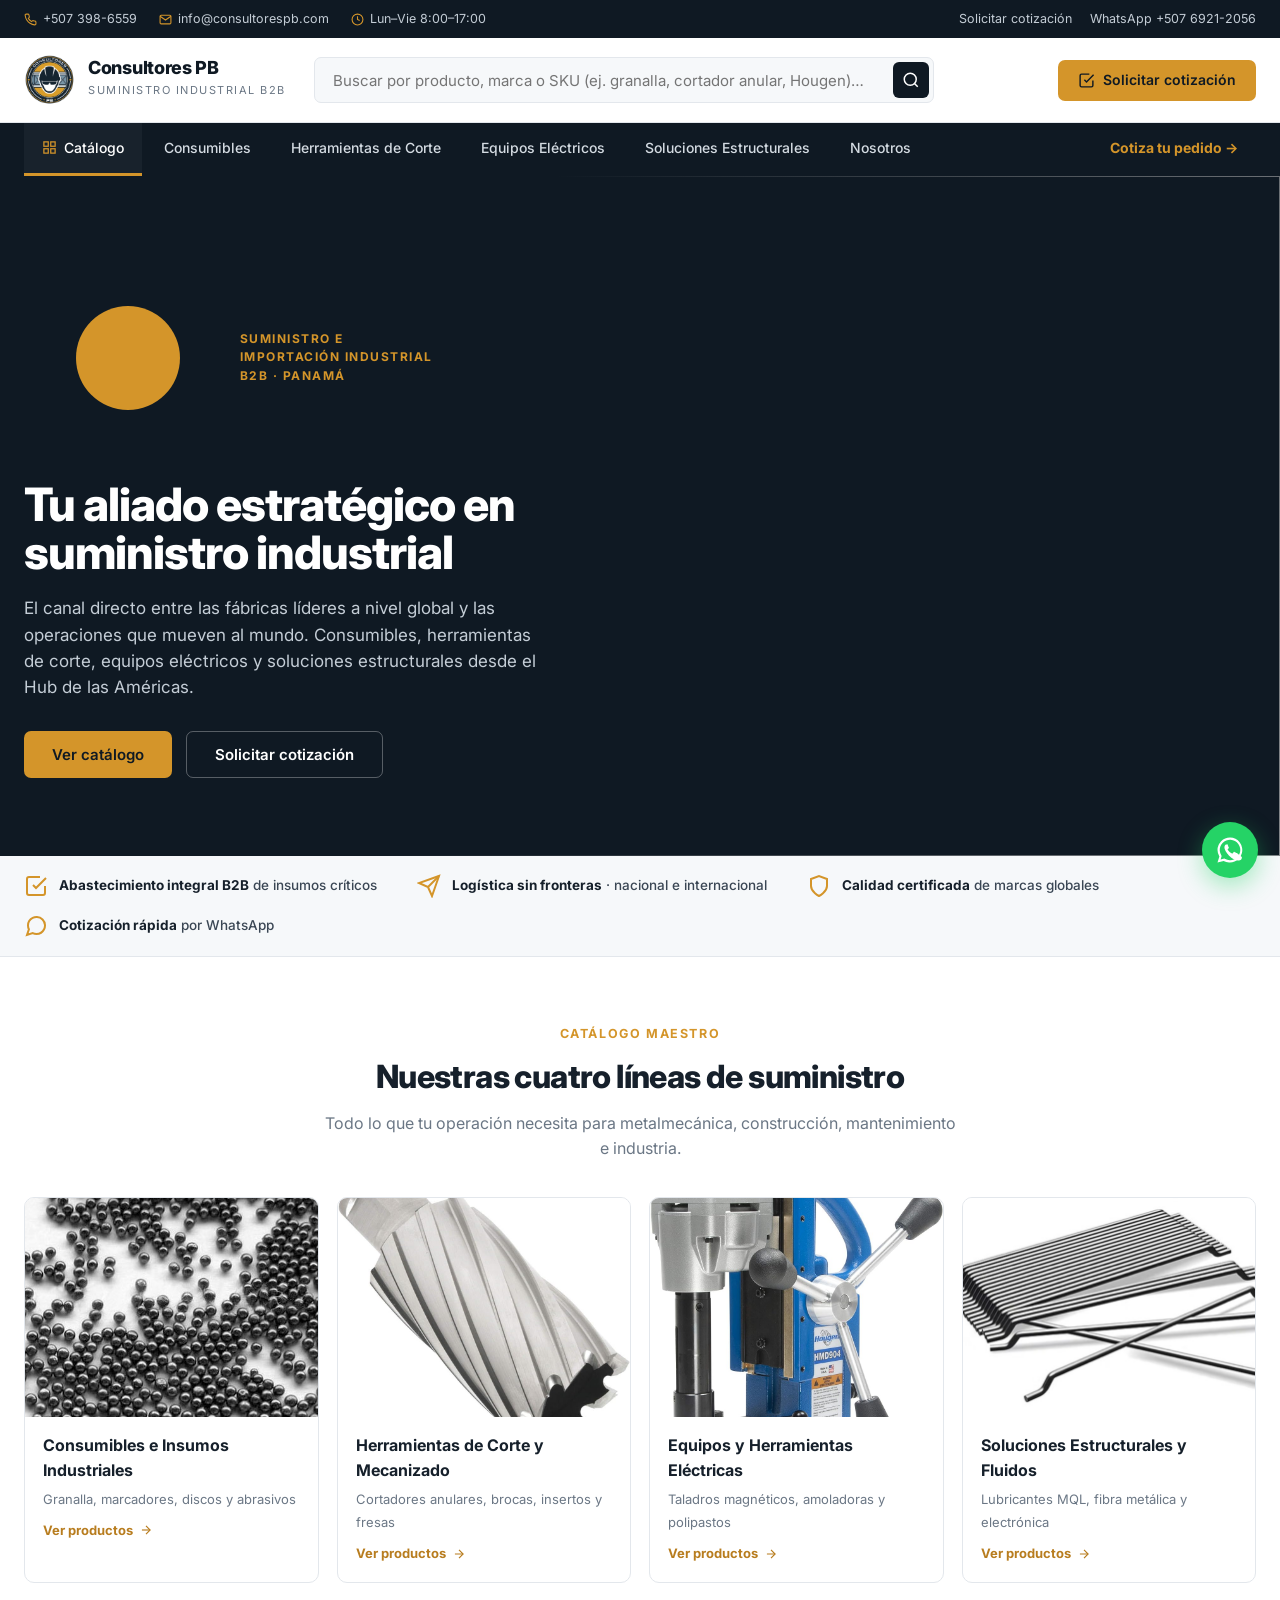
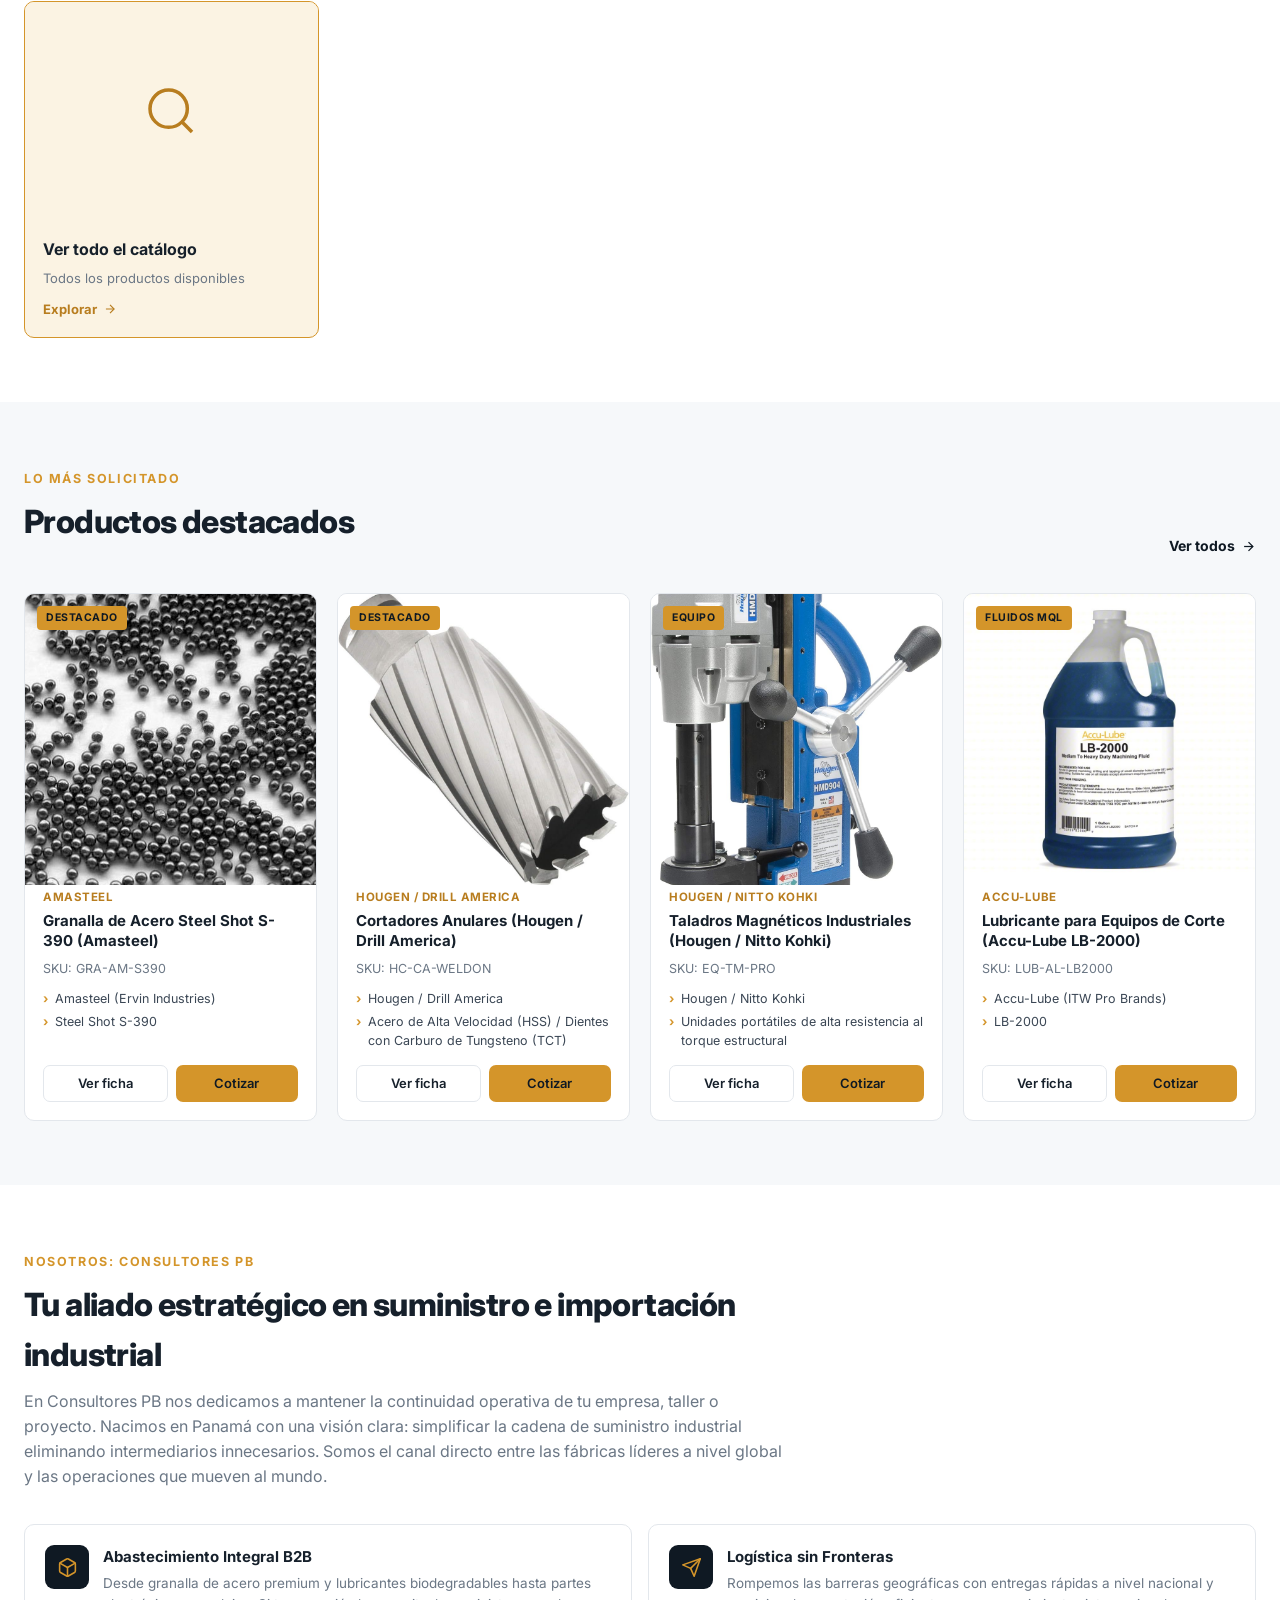
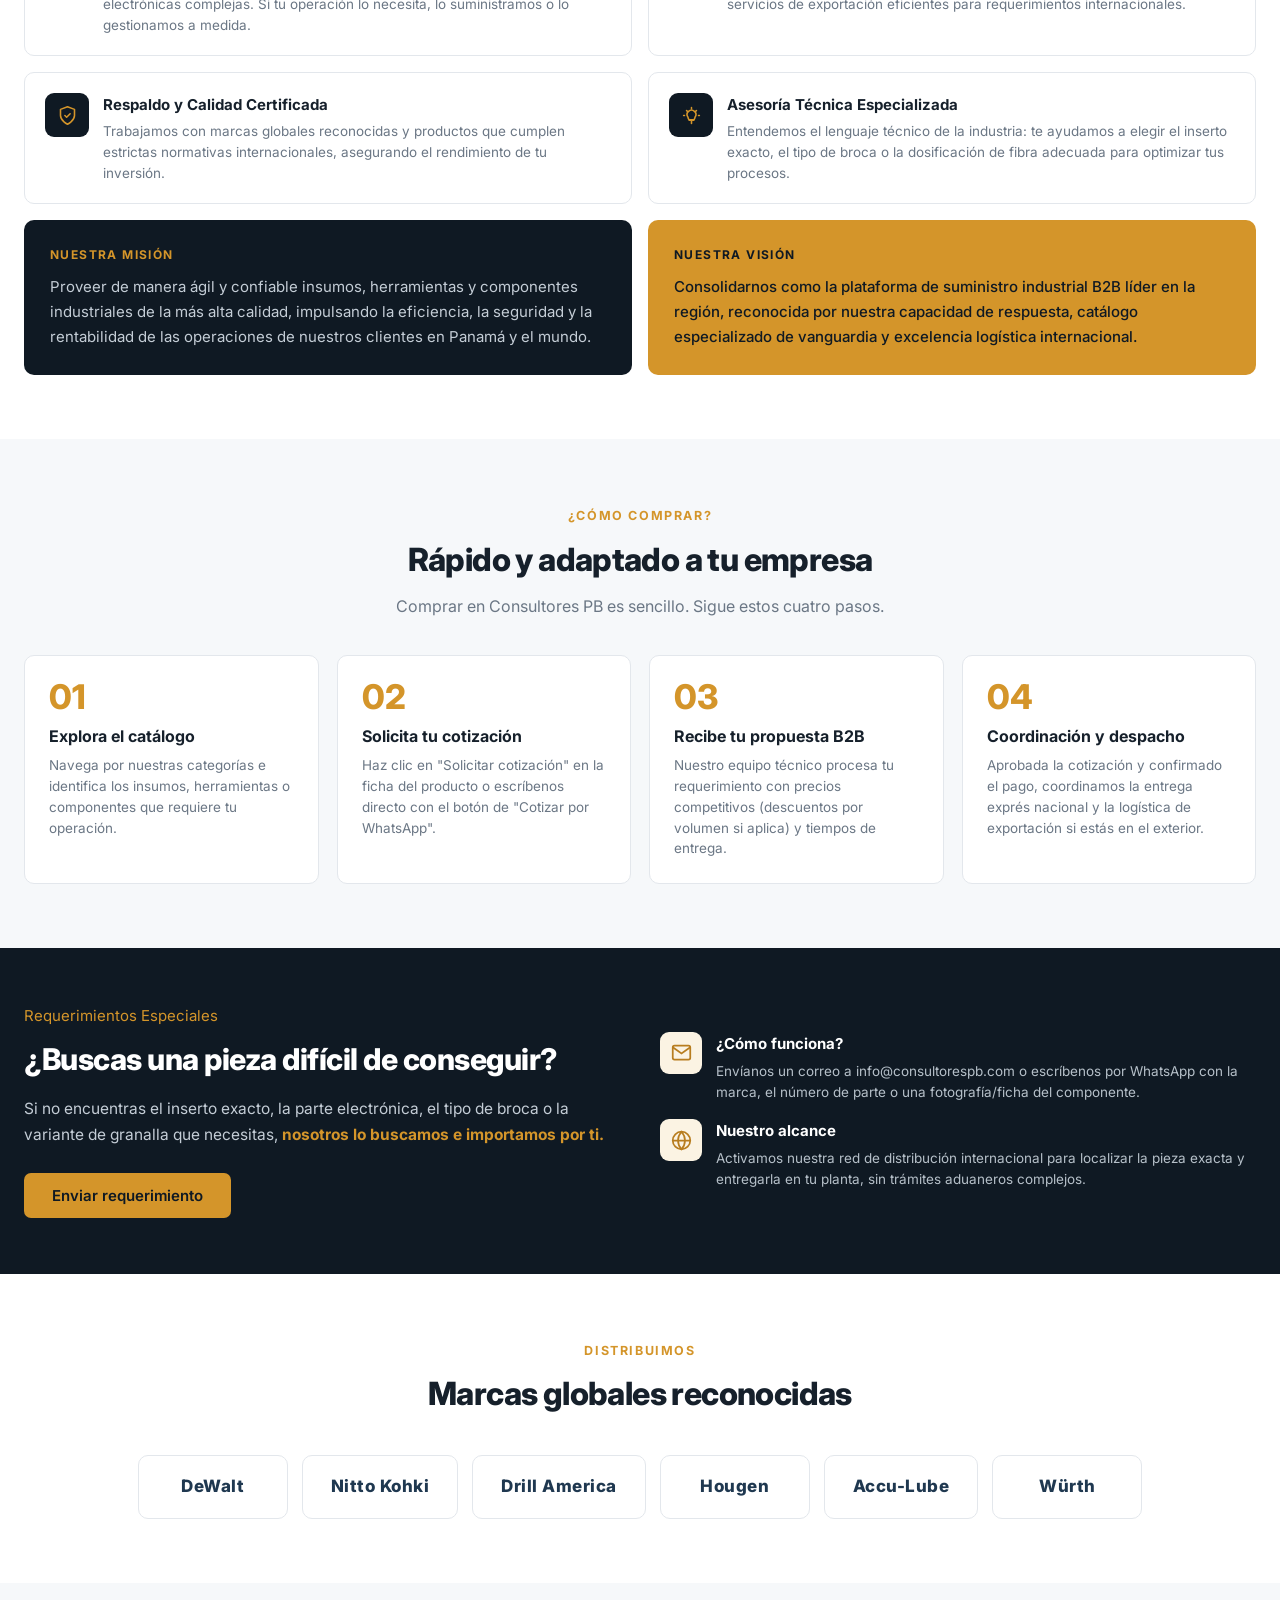
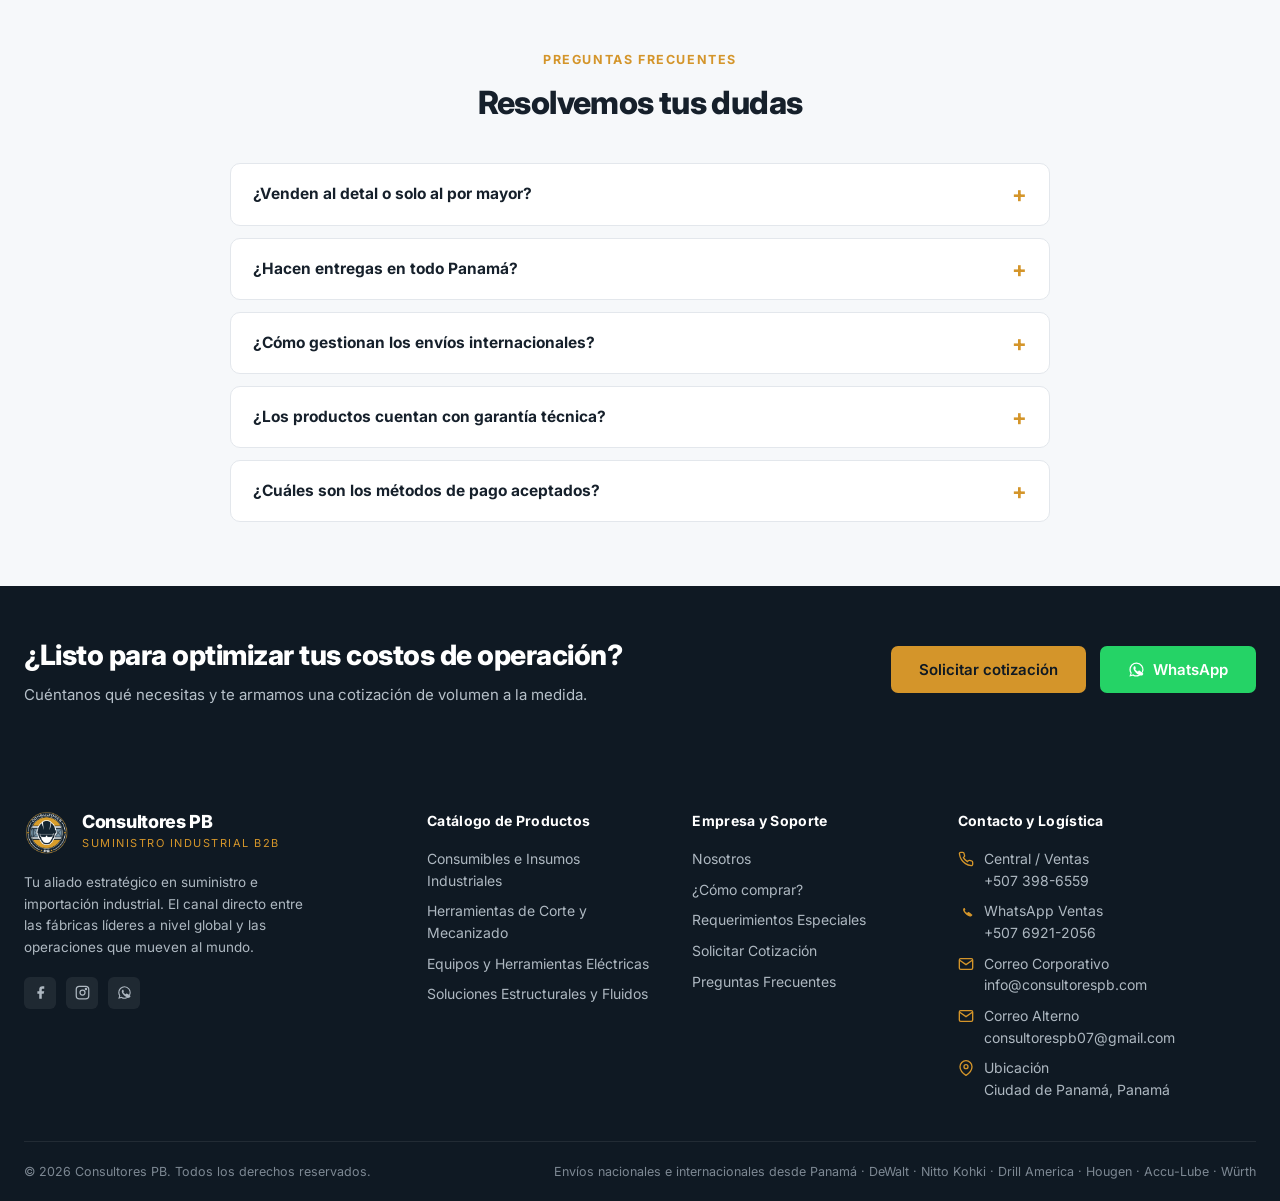
==== commit c6d05f2b: "Aplicar contenido del PDF al sitio catalogo/ (multipágina B2B) - Catálogo data-driven: base de produ" ====
--- a/catalogo/index.html
+++ b/catalogo/index.html
@@ -3,20 +3,57 @@
 <head>
   <meta charset="UTF-8">
   <meta name="viewport" content="width=device-width, initial-scale=1.0">
-  <title>Consultores PB — Herramientas y Equipos Industriales | Panamá</title>
-  <meta name="description" content="Distribuidor de herramientas y equipos industriales en Panamá: amoladoras, fresas de carburo, brocas anulares, discos de corte, taladros magnéticos y polipastos. Solicita tu cotización.">
+  <title>Consultores PB — Suministro e Importación Industrial B2B | Panamá</title>
+  <meta name="description" content="Tu aliado estratégico en suministro e importación industrial en Panamá. Consumibles, herramientas de corte, equipos eléctricos y soluciones estructurales. Marcas: DeWalt, Hougen, Drill America, Nitto Kohki, Accu-Lube, Würth.">
   <link rel="icon" href="assets/logo.png">
   <link rel="preconnect" href="https://fonts.googleapis.com">
   <link rel="preconnect" href="https://fonts.gstatic.com" crossorigin>
   <link href="https://fonts.googleapis.com/css2?family=Inter:wght@400;500;600;700;800&display=swap" rel="stylesheet">
   <link rel="stylesheet" href="assets/estilos.css">
+  <style>
+    /* Secciones informativas propias del index (contenido del PDF) */
+    .pb-pillars { display: grid; grid-template-columns: repeat(2, 1fr); gap: 16px; }
+    .pb-pillar { display: flex; gap: 14px; padding: 20px; background: #fff; border: 1px solid var(--line); border-radius: var(--radius); transition: .2s; }
+    .pb-pillar:hover { border-color: var(--amber); box-shadow: var(--shadow); }
+    .pb-pillar .ic { width: 44px; height: 44px; border-radius: 9px; background: var(--navy); display: flex; align-items: center; justify-content: center; flex-shrink: 0; }
+    .pb-pillar .ic svg { width: 21px; height: 21px; color: var(--amber); }
+    .pb-pillar h4 { font-size: 15px; color: var(--ink); margin-bottom: 4px; }
+    .pb-pillar p { font-size: 13.5px; color: var(--muted); line-height: 1.55; }
+    .pb-mv { display: grid; grid-template-columns: 1fr 1fr; gap: 16px; margin-top: 16px; }
+    .pb-mv-card { padding: 26px; border-radius: var(--radius); background: var(--navy); color: #fff; }
+    .pb-mv-card.vision { background: var(--amber); color: var(--navy); }
+    .pb-mv-card .lbl { font-size: 12px; font-weight: 700; letter-spacing: 1.4px; text-transform: uppercase; color: var(--amber); margin-bottom: 10px; }
+    .pb-mv-card.vision .lbl { color: var(--navy); }
+    .pb-mv-card p { font-size: 15px; line-height: 1.65; color: #c4cdd6; }
+    .pb-mv-card.vision p { color: var(--navy); font-weight: 500; }
+    .pb-steps { display: grid; grid-template-columns: repeat(4, 1fr); gap: 18px; }
+    .pb-step { background: #fff; border: 1px solid var(--line); border-radius: var(--radius); padding: 24px; transition: .2s; }
+    .pb-step:hover { border-color: var(--amber); box-shadow: var(--shadow); }
+    .pb-step .num { font-size: 34px; font-weight: 800; color: var(--amber); line-height: 1; margin-bottom: 10px; }
+    .pb-step h4 { font-size: 16px; color: var(--ink); margin-bottom: 6px; }
+    .pb-step p { font-size: 13.5px; color: var(--muted); line-height: 1.55; }
+    .pb-special { display: grid; grid-template-columns: 1fr 1fr; gap: 40px; align-items: center; }
+    .pb-special-points { display: grid; gap: 16px; }
+    .pb-special-point { display: flex; gap: 14px; }
+    .pb-special-point .ic { width: 42px; height: 42px; border-radius: 9px; background: var(--amber-soft); display: flex; align-items: center; justify-content: center; flex-shrink: 0; }
+    .pb-special-point .ic svg { width: 21px; height: 21px; color: var(--amber-dark); }
+    .pb-special-point h4 { font-size: 15px; color: var(--ink); margin-bottom: 3px; }
+    .pb-special-point p { font-size: 13.5px; color: var(--muted); line-height: 1.55; }
+    .pb-faq { max-width: 820px; margin: 0 auto; display: grid; gap: 12px; }
+    .pb-faq details { border: 1px solid var(--line); border-radius: var(--radius); background: #fff; }
+    .pb-faq details[open] { border-color: var(--amber); }
+    .pb-faq summary { cursor: pointer; list-style: none; padding: 18px 22px; font-weight: 700; font-size: 15.5px; color: var(--ink); display: flex; justify-content: space-between; gap: 14px; align-items: center; }
+    .pb-faq summary::-webkit-details-marker { display: none; }
+    .pb-faq summary::after { content: '+'; color: var(--amber); font-size: 22px; line-height: 1; }
+    .pb-faq details[open] summary::after { content: '\2212'; }
+    .pb-faq p { padding: 0 22px 20px; color: var(--body); font-size: 14px; line-height: 1.65; }
+    @media (max-width:920px){ .pb-pillars,.pb-mv,.pb-special{grid-template-columns:1fr} .pb-steps{grid-template-columns:repeat(2,1fr)} }
+    @media (max-width:560px){ .pb-steps{grid-template-columns:1fr} }
+  </style>
 </head>
-<body>
-
-<!-- ════════════════════════════════════════════════════════════
-     CABECERA (se repite igual en todas las páginas)
-     👉 EDITAR: teléfono, correo y horario de Consultores PB
-     ════════════════════════════════════════════════════════════ -->
+<body data-page="index">
+
+<!-- TOPBAR -->
 <div class="topbar">
   <div class="container">
     <div class="topbar-left">
@@ -25,20 +62,21 @@
       <span class="hide-sm"><svg viewBox="0 0 24 24" fill="none" stroke="currentColor" stroke-width="2"><circle cx="12" cy="12" r="10"/><polyline points="12 6 12 12 16 14"/></svg>Lun–Vie 8:00–17:00</span>
     </div>
     <div class="topbar-right">
-      <a href="cotizar.html">Mi cotización</a>
-      <a href="#">Ubicación</a>
+      <a href="cotizar.html">Solicitar cotización</a>
+      <a href="https://wa.me/50769212056" target="_blank">WhatsApp +507 6921-2056</a>
     </div>
   </div>
 </div>
 
+<!-- HEADER -->
 <header class="header">
   <div class="container">
     <a href="index.html" class="brand">
       <img src="assets/logo.png" alt="Consultores PB">
-      <div class="brand-txt"><strong>Consultores PB</strong><span>Soluciones Industriales</span></div>
+      <div class="brand-txt"><strong>Consultores PB</strong><span>Suministro Industrial B2B</span></div>
     </a>
     <form class="search" onsubmit="return false">
-      <input type="search" placeholder="Buscar por producto, marca o código (ej. fresa de carburo, HSS, DeWalt)…">
+      <input type="search" placeholder="Buscar por producto, marca o SKU (ej. granalla, cortador anular, Hougen)…">
       <button aria-label="Buscar"><svg viewBox="0 0 24 24" fill="none" stroke="currentColor" stroke-width="2"><circle cx="11" cy="11" r="8"/><line x1="21" y1="21" x2="16.65" y2="16.65"/></svg></button>
     </form>
     <div class="header-actions">
@@ -47,30 +85,27 @@
   </div>
 </header>
 
+<!-- NAV -->
 <nav class="nav">
   <div class="container">
-    <!-- 👉 EDITAR: estas son las CATEGORÍAS del menú. Cada una abre categoria.html -->
     <a href="categoria.html" class="active"><svg viewBox="0 0 24 24" fill="none" stroke="currentColor" stroke-width="2"><rect x="3" y="3" width="7" height="7"/><rect x="14" y="3" width="7" height="7"/><rect x="14" y="14" width="7" height="7"/><rect x="3" y="14" width="7" height="7"/></svg>Catálogo</a>
-    <a href="categoria.html">Amoladoras</a>
-    <a href="categoria.html">Fresas de carburo</a>
-    <a href="categoria.html">Brocas anulares</a>
-    <a href="categoria.html">Discos de corte</a>
-    <a href="categoria.html">Taladros magnéticos</a>
-    <a href="categoria.html">Polipastos</a>
+    <a href="categoria.html?cat=consumibles">Consumibles</a>
+    <a href="categoria.html?cat=corte">Herramientas de Corte</a>
+    <a href="categoria.html?cat=electricas">Equipos Eléctricos</a>
+    <a href="categoria.html?cat=estructurales">Soluciones Estructurales</a>
+    <a href="#nosotros">Nosotros</a>
     <span class="nav-cta"><a href="cotizar.html">Cotiza tu pedido →</a></span>
   </div>
 </nav>
 
-<!-- ════════════════════════════════════════════════════════════
-     HERO  👉 EDITAR: título, texto e imagen de fondo
-     ════════════════════════════════════════════════════════════ -->
+<!-- HERO -->
 <section class="hero">
   <img class="hero-bg" src="https://images.unsplash.com/photo-1581092160562-40aa08e78837?w=1600&q=80" alt="">
   <div class="container">
     <div class="hero-inner">
-      <span class="eyebrow"><svg viewBox="0 0 24 24" fill="currentColor"><circle cx="12" cy="12" r="6"/></svg>Distribuidor industrial · Panamá</span>
-      <h1>Herramientas y equipos industriales para tu operación</h1>
-      <p>Amoladoras, fresas de carburo, brocas anulares, discos de corte, taladros magnéticos y polipastos. Calidad y eficiencia que tu trabajo requiere — cotiza directo, sin intermediarios.</p>
+      <span class="eyebrow"><svg viewBox="0 0 24 24" fill="currentColor"><circle cx="12" cy="12" r="6"/></svg>Suministro e importación industrial B2B · Panamá</span>
+      <h1>Tu aliado estratégico en suministro industrial</h1>
+      <p>El canal directo entre las fábricas líderes a nivel global y las operaciones que mueven al mundo. Consumibles, herramientas de corte, equipos eléctricos y soluciones estructurales desde el Hub de las Américas.</p>
       <div class="hero-btns">
         <a href="categoria.html" class="btn btn-amber btn-lg">Ver catálogo</a>
         <a href="cotizar.html" class="btn btn-ghost btn-lg" style="background:transparent;color:#fff;border-color:rgba(255,255,255,.3)">Solicitar cotización</a>
@@ -82,110 +117,117 @@
 <!-- TIRA DE CONFIANZA -->
 <div class="trust">
   <div class="container">
-    <div class="trust-item"><svg viewBox="0 0 24 24" fill="none" stroke="currentColor" stroke-width="2"><path d="M9 11l3 3L22 4"/><path d="M21 12v7a2 2 0 01-2 2H5a2 2 0 01-2-2V5a2 2 0 012-2h11"/></svg><span><strong>Productos garantizados</strong> de marcas reconocidas</span></div>
-    <div class="trust-item"><svg viewBox="0 0 24 24" fill="none" stroke="currentColor" stroke-width="2"><path d="M21 16V8a2 2 0 00-1-1.73l-7-4a2 2 0 00-2 0l-7 4A2 2 0 003 8v8a2 2 0 001 1.73l7 4a2 2 0 002 0l7-4A2 2 0 0021 16z"/></svg><span><strong>Asesoría técnica</strong> para elegir bien</span></div>
-    <div class="trust-item"><svg viewBox="0 0 24 24" fill="none" stroke="currentColor" stroke-width="2"><rect x="1" y="3" width="15" height="13"/><polygon points="16 8 20 8 23 11 23 16 16 16 16 8"/><circle cx="5.5" cy="18.5" r="2.5"/><circle cx="18.5" cy="18.5" r="2.5"/></svg><span><strong>Entrega</strong> en todo Panamá</span></div>
+    <div class="trust-item"><svg viewBox="0 0 24 24" fill="none" stroke="currentColor" stroke-width="2"><path d="M9 11l3 3L22 4"/><path d="M21 12v7a2 2 0 01-2 2H5a2 2 0 01-2-2V5a2 2 0 012-2h11"/></svg><span><strong>Abastecimiento integral B2B</strong> de insumos críticos</span></div>
+    <div class="trust-item"><svg viewBox="0 0 24 24" fill="none" stroke="currentColor" stroke-width="2"><path d="M22 2L11 13"/><path d="M22 2l-7 20-4-9-9-4 20-7z"/></svg><span><strong>Logística sin fronteras</strong> · nacional e internacional</span></div>
+    <div class="trust-item"><svg viewBox="0 0 24 24" fill="none" stroke="currentColor" stroke-width="2"><path d="M12 22s8-4 8-10V5l-8-3-8 3v7c0 6 8 10 8 10z"/></svg><span><strong>Calidad certificada</strong> de marcas globales</span></div>
     <div class="trust-item"><svg viewBox="0 0 24 24" fill="none" stroke="currentColor" stroke-width="2"><path d="M21 11.5a8.38 8.38 0 01-.9 3.8 8.5 8.5 0 01-7.6 4.7 8.38 8.38 0 01-3.8-.9L3 21l1.9-5.7a8.38 8.38 0 01-.9-3.8 8.5 8.5 0 014.7-7.6 8.38 8.38 0 013.8-.9h.5a8.48 8.48 0 018 8v.5z"/></svg><span><strong>Cotización rápida</strong> por WhatsApp</span></div>
   </div>
 </div>
 
-<!-- ════════════════════════════════════════════════════════════
-     CATEGORÍAS  👉 EDITAR: imagen, nombre y nº de productos
-     ════════════════════════════════════════════════════════════ -->
+<!-- CATEGORÍAS -->
 <section class="section">
   <div class="container">
     <div class="section-head center">
-      <span class="kicker">Explora por categoría</span>
-      <h2>Nuestra gama de productos</h2>
-      <p>Todo lo que necesitas para metalmecánica, construcción, mantenimiento e industria.</p>
-    </div>
-    <div class="cat-grid">
-      <a href="categoria.html" class="cat-card"><div class="cat-card-img"><img src="https://images.unsplash.com/photo-1504148455328-c376907d081c?w=600&q=80" alt="Amoladoras"></div><div class="cat-card-body"><h3>Amoladoras eléctricas</h3><span>Alta potencia · CA/CC</span><span class="go">Ver productos <svg viewBox="0 0 24 24" fill="none" stroke="currentColor" stroke-width="2" width="14"><line x1="5" y1="12" x2="19" y2="12"/><polyline points="12 5 19 12 12 19"/></svg></span></div></a>
-      <a href="categoria.html" class="cat-card"><div class="cat-card-img"><img src="https://images.unsplash.com/photo-1530124566582-a618bc2615dc?w=600&q=80" alt="Fresas de carburo"></div><div class="cat-card-body"><h3>Fresas de carburo</h3><span>Tipos SB · SF · SC</span><span class="go">Ver productos <svg viewBox="0 0 24 24" fill="none" stroke="currentColor" stroke-width="2" width="14"><line x1="5" y1="12" x2="19" y2="12"/><polyline points="12 5 19 12 12 19"/></svg></span></div></a>
-      <a href="categoria.html" class="cat-card"><div class="cat-card-img"><img src="https://images.unsplash.com/photo-1572981779307-38b8cabb2407?w=600&q=80" alt="Brocas anulares"></div><div class="cat-card-body"><h3>Brocas / cortadores anulares</h3><span>HSS · Carburo de tungsteno</span><span class="go">Ver productos <svg viewBox="0 0 24 24" fill="none" stroke="currentColor" stroke-width="2" width="14"><line x1="5" y1="12" x2="19" y2="12"/><polyline points="12 5 19 12 12 19"/></svg></span></div></a>
-      <a href="categoria.html" class="cat-card"><div class="cat-card-img"><img src="https://images.unsplash.com/photo-1416879595882-3373a0480b5b?w=600&q=80" alt="Discos de corte"></div><div class="cat-card-body"><h3>Discos de corte y desbaste</h3><span>Acero · Inoxidable · Metales</span><span class="go">Ver productos <svg viewBox="0 0 24 24" fill="none" stroke="currentColor" stroke-width="2" width="14"><line x1="5" y1="12" x2="19" y2="12"/><polyline points="12 5 19 12 12 19"/></svg></span></div></a>
-      <a href="categoria.html" class="cat-card"><div class="cat-card-img"><img src="https://images.unsplash.com/photo-1426927308491-6380b6a9936f?w=600&q=80" alt="Cepillos de alambre"></div><div class="cat-card-body"><h3>Cepillos de alambre</h3><span>Anudados · Para óxido</span><span class="go">Ver productos <svg viewBox="0 0 24 24" fill="none" stroke="currentColor" stroke-width="2" width="14"><line x1="5" y1="12" x2="19" y2="12"/><polyline points="12 5 19 12 12 19"/></svg></span></div></a>
-      <a href="categoria.html" class="cat-card"><div class="cat-card-img"><img src="https://images.unsplash.com/photo-1581092918056-0c4c3acd3789?w=600&q=80" alt="Taladros magnéticos"></div><div class="cat-card-body"><h3>Taladros magnéticos</h3><span>Hougen · Dos velocidades</span><span class="go">Ver productos <svg viewBox="0 0 24 24" fill="none" stroke="currentColor" stroke-width="2" width="14"><line x1="5" y1="12" x2="19" y2="12"/><polyline points="12 5 19 12 12 19"/></svg></span></div></a>
-      <a href="categoria.html" class="cat-card"><div class="cat-card-img"><img src="https://images.unsplash.com/photo-1565891741441-64926e441838?w=600&q=80" alt="Polipastos"></div><div class="cat-card-body"><h3>Polipastos eléctricos</h3><span>Heavy duty · Cadena G80</span><span class="go">Ver productos <svg viewBox="0 0 24 24" fill="none" stroke="currentColor" stroke-width="2" width="14"><line x1="5" y1="12" x2="19" y2="12"/><polyline points="12 5 19 12 12 19"/></svg></span></div></a>
-      <a href="categoria.html" class="cat-card" style="background:var(--amber-soft);border-color:var(--amber)"><div class="cat-card-img" style="display:flex;align-items:center;justify-content:center;background:var(--amber-soft)"><svg viewBox="0 0 24 24" fill="none" stroke="var(--amber-dark)" stroke-width="1.5" width="56" height="56"><circle cx="11" cy="11" r="8"/><line x1="21" y1="21" x2="16.65" y2="16.65"/></svg></div><div class="cat-card-body"><h3>Ver todo el catálogo</h3><span>Todos los productos disponibles</span><span class="go">Explorar <svg viewBox="0 0 24 24" fill="none" stroke="currentColor" stroke-width="2" width="14"><line x1="5" y1="12" x2="19" y2="12"/><polyline points="12 5 19 12 12 19"/></svg></span></div></a>
-    </div>
-  </div>
-</section>
-
-<!-- ════════════════════════════════════════════════════════════
-     PRODUCTOS DESTACADOS
-     👉 EDITAR: cada tarjeta es un producto. Copia/pega un bloque
-        <article class="prod-card">…</article> para agregar más.
-        El botón "Ver ficha" abre producto.html.
-     ════════════════════════════════════════════════════════════ -->
+      <span class="kicker">Catálogo maestro</span>
+      <h2>Nuestras cuatro líneas de suministro</h2>
+      <p>Todo lo que tu operación necesita para metalmecánica, construcción, mantenimiento e industria.</p>
+    </div>
+    <div class="cat-grid" id="pb-cats"></div>
+  </div>
+</section>
+
+<!-- PRODUCTOS DESTACADOS -->
 <section class="section alt">
   <div class="container">
     <div class="section-head row">
       <div><span class="kicker">Lo más solicitado</span><h2>Productos destacados</h2></div>
       <a href="categoria.html" class="link-more">Ver todos <svg viewBox="0 0 24 24" fill="none" stroke="currentColor" stroke-width="2" width="15"><line x1="5" y1="12" x2="19" y2="12"/><polyline points="12 5 19 12 12 19"/></svg></a>
     </div>
-    <div class="prod-grid">
-
-      <!-- ░░ PRODUCTO ░░ -->
-      <article class="prod-card">
-        <div class="prod-card-img"><span class="prod-tag amber">Destacado</span><img src="https://images.unsplash.com/photo-1504148455328-c376907d081c?w=500&q=80" alt="Amoladora eléctrica"></div>
-        <div class="prod-card-body">
-          <span class="prod-brand">DeWalt</span>
-          <h3><a href="producto.html">Amoladora eléctrica de alta potencia</a></h3>
-          <p class="prod-sku">SKU: AMO-DW-001</p>
-          <ul class="prod-specs"><li>Motor de alto amperaje · alto RPM</li><li>Funciona con CA/CC y generadores</li><li>Interruptor de paleta con bloqueo</li></ul>
-          <div class="prod-card-foot">
-            <a href="producto.html" class="btn btn-ghost">Ver ficha</a>
-            <a href="cotizar.html?producto=Amoladora%20eléctrica%20DeWalt&sku=AMO-DW-001" class="btn btn-amber">Cotizar</a>
-          </div>
-        </div>
-      </article>
-
-      <!-- ░░ PRODUCTO ░░ -->
-      <article class="prod-card">
-        <div class="prod-card-img"><img src="https://images.unsplash.com/photo-1530124566582-a618bc2615dc?w=500&q=80" alt="Fresa de carburo"></div>
-        <div class="prod-card-body">
-          <span class="prod-brand">Consultores PB</span>
-          <h3><a href="producto.html">Fresa de carburo tipo SC</a></h3>
-          <p class="prod-sku">SKU: FRESA-SC-3/8</p>
-          <ul class="prod-specs"><li>Versatilidad en formas de diente</li><li>Para diversos materiales</li><li>Empaque individual protegido</li></ul>
-          <div class="prod-card-foot">
-            <a href="producto.html" class="btn btn-ghost">Ver ficha</a>
-            <a href="cotizar.html?producto=Fresa%20de%20carburo%20tipo%20SC&sku=FRESA-SC-3/8" class="btn btn-amber">Cotizar</a>
-          </div>
-        </div>
-      </article>
-
-      <!-- ░░ PRODUCTO ░░ -->
-      <article class="prod-card">
-        <div class="prod-card-img"><img src="https://images.unsplash.com/photo-1572981779307-38b8cabb2407?w=500&q=80" alt="Broca anular"></div>
-        <div class="prod-card-body">
-          <span class="prod-brand">Consultores PB</span>
-          <h3><a href="producto.html">Broca / cortador anular HSS</a></h3>
-          <p class="prod-sku">SKU: BRO-HSS-22</p>
-          <ul class="prod-specs"><li>Acero de alta velocidad (HSS)</li><li>Uso profesional intensivo</li><li>Perforaciones de gran diámetro</li></ul>
-          <div class="prod-card-foot">
-            <a href="producto.html" class="btn btn-ghost">Ver ficha</a>
-            <a href="cotizar.html?producto=Broca%20anular%20HSS&sku=BRO-HSS-22" class="btn btn-amber">Cotizar</a>
-          </div>
-        </div>
-      </article>
-
-      <!-- ░░ PRODUCTO ░░ -->
-      <article class="prod-card">
-        <div class="prod-card-img"><span class="prod-tag">Más vendido</span><img src="https://images.unsplash.com/photo-1416879595882-3373a0480b5b?w=500&q=80" alt="Disco de corte"></div>
-        <div class="prod-card-body">
-          <span class="prod-brand">Consultores PB</span>
-          <h3><a href="producto.html">Disco de corte 4½" para metal</a></h3>
-          <p class="prod-sku">SKU: DISCO-115-1.0</p>
-          <ul class="prod-specs"><li>Cortes limpios y precisos</li><li>Acero, inoxidable y metales</li><li>Desbaste rápido y agresivo</li></ul>
-          <div class="prod-card-foot">
-            <a href="producto.html" class="btn btn-ghost">Ver ficha</a>
-            <a href="cotizar.html?producto=Disco%20de%20corte%204½%20pulg&sku=DISCO-115-1.0" class="btn btn-amber">Cotizar</a>
-          </div>
-        </div>
-      </article>
-
+    <div class="prod-grid" id="pb-destacados"></div>
+  </div>
+</section>
+
+<!-- NOSOTROS -->
+<section class="section" id="nosotros">
+  <div class="container">
+    <div class="section-head" style="max-width:760px">
+      <span class="kicker">Nosotros: Consultores PB</span>
+      <h2>Tu aliado estratégico en suministro e importación industrial</h2>
+      <p>En Consultores PB nos dedicamos a mantener la continuidad operativa de tu empresa, taller o proyecto. Nacimos en Panamá con una visión clara: simplificar la cadena de suministro industrial eliminando intermediarios innecesarios. Somos el canal directo entre las fábricas líderes a nivel global y las operaciones que mueven al mundo.</p>
+    </div>
+    <div class="pb-pillars">
+      <div class="pb-pillar"><div class="ic"><svg viewBox="0 0 24 24" fill="none" stroke="currentColor" stroke-width="1.8" stroke-linecap="round" stroke-linejoin="round"><path d="M21 16V8a2 2 0 00-1-1.73l-7-4a2 2 0 00-2 0l-7 4A2 2 0 003 8v8a2 2 0 001 1.73l7 4a2 2 0 002 0l7-4A2 2 0 0021 16z"/><polyline points="3.27 6.96 12 12.01 20.73 6.96"/><line x1="12" y1="22.08" x2="12" y2="12"/></svg></div><div><h4>Abastecimiento Integral B2B</h4><p>Desde granalla de acero premium y lubricantes biodegradables hasta partes electrónicas complejas. Si tu operación lo necesita, lo suministramos o lo gestionamos a medida.</p></div></div>
+      <div class="pb-pillar"><div class="ic"><svg viewBox="0 0 24 24" fill="none" stroke="currentColor" stroke-width="1.8" stroke-linecap="round" stroke-linejoin="round"><path d="M22 2L11 13"/><path d="M22 2l-7 20-4-9-9-4 20-7z"/></svg></div><div><h4>Logística sin Fronteras</h4><p>Rompemos las barreras geográficas con entregas rápidas a nivel nacional y servicios de exportación eficientes para requerimientos internacionales.</p></div></div>
+      <div class="pb-pillar"><div class="ic"><svg viewBox="0 0 24 24" fill="none" stroke="currentColor" stroke-width="1.8" stroke-linecap="round" stroke-linejoin="round"><path d="M12 22s8-4 8-10V5l-8-3-8 3v7c0 6 8 10 8 10z"/><polyline points="9 12 11 14 15 10"/></svg></div><div><h4>Respaldo y Calidad Certificada</h4><p>Trabajamos con marcas globales reconocidas y productos que cumplen estrictas normativas internacionales, asegurando el rendimiento de tu inversión.</p></div></div>
+      <div class="pb-pillar"><div class="ic"><svg viewBox="0 0 24 24" fill="none" stroke="currentColor" stroke-width="1.8" stroke-linecap="round" stroke-linejoin="round"><path d="M9.663 17h4.673M12 3v1M12 17.5V21M6.34 6.34l.7.7M17.66 6.34l-.7.7M4 12H3M21 12h-1M8 14a5 5 0 118 0c0 1.5-1 2.5-1.5 3.5H9.5C9 16.5 8 15.5 8 14z"/></svg></div><div><h4>Asesoría Técnica Especializada</h4><p>Entendemos el lenguaje técnico de la industria: te ayudamos a elegir el inserto exacto, el tipo de broca o la dosificación de fibra adecuada para optimizar tus procesos.</p></div></div>
+    </div>
+    <div class="pb-mv">
+      <div class="pb-mv-card"><div class="lbl">Nuestra Misión</div><p>Proveer de manera ágil y confiable insumos, herramientas y componentes industriales de la más alta calidad, impulsando la eficiencia, la seguridad y la rentabilidad de las operaciones de nuestros clientes en Panamá y el mundo.</p></div>
+      <div class="pb-mv-card vision"><div class="lbl">Nuestra Visión</div><p>Consolidarnos como la plataforma de suministro industrial B2B líder en la región, reconocida por nuestra capacidad de respuesta, catálogo especializado de vanguardia y excelencia logística internacional.</p></div>
+    </div>
+  </div>
+</section>
+
+<!-- ¿CÓMO COMPRAR? -->
+<section class="section alt" id="como-comprar">
+  <div class="container">
+    <div class="section-head center">
+      <span class="kicker">¿Cómo comprar?</span>
+      <h2>Rápido y adaptado a tu empresa</h2>
+      <p>Comprar en Consultores PB es sencillo. Sigue estos cuatro pasos.</p>
+    </div>
+    <div class="pb-steps">
+      <div class="pb-step"><div class="num">01</div><h4>Explora el catálogo</h4><p>Navega por nuestras categorías e identifica los insumos, herramientas o componentes que requiere tu operación.</p></div>
+      <div class="pb-step"><div class="num">02</div><h4>Solicita tu cotización</h4><p>Haz clic en "Solicitar cotización" en la ficha del producto o escríbenos directo con el botón de "Cotizar por WhatsApp".</p></div>
+      <div class="pb-step"><div class="num">03</div><h4>Recibe tu propuesta B2B</h4><p>Nuestro equipo técnico procesa tu requerimiento con precios competitivos (descuentos por volumen si aplica) y tiempos de entrega.</p></div>
+      <div class="pb-step"><div class="num">04</div><h4>Coordinación y despacho</h4><p>Aprobada la cotización y confirmado el pago, coordinamos la entrega exprés nacional y la logística de exportación si estás en el exterior.</p></div>
+    </div>
+  </div>
+</section>
+
+<!-- REQUERIMIENTOS ESPECIALES -->
+<section class="cta-band" id="requerimientos" style="padding:0">
+  <div class="container" style="display:block;padding:56px 24px">
+    <div class="pb-special">
+      <div>
+        <span class="kicker" style="color:var(--amber)">Requerimientos Especiales</span>
+        <h2 style="font-size:30px;font-weight:800;margin:8px 0 14px">¿Buscas una pieza difícil de conseguir?</h2>
+        <p style="color:#c4cdd6;font-size:15.5px;line-height:1.7;margin-bottom:24px">Si no encuentras el inserto exacto, la parte electrónica, el tipo de broca o la variante de granalla que necesitas, <strong style="color:var(--amber)">nosotros lo buscamos e importamos por ti.</strong></p>
+        <a href="https://wa.me/50769212056?text=Hola,%20tengo%20un%20requerimiento%20especial%20y%20necesito%20ayuda%20para%20localizar%20una%20pieza." target="_blank" class="btn btn-amber btn-lg">Enviar requerimiento</a>
+      </div>
+      <div class="pb-special-points">
+        <div class="pb-special-point"><div class="ic"><svg viewBox="0 0 24 24" fill="none" stroke="currentColor" stroke-width="2"><path d="M4 4h16c1.1 0 2 .9 2 2v12c0 1.1-.9 2-2 2H4c-1.1 0-2-.9-2-2V6c0-1.1.9-2 2-2z"/><polyline points="22,6 12,13 2,6"/></svg></div><div><h4 style="color:#fff">¿Cómo funciona?</h4><p style="color:#b6c0c9">Envíanos un correo a info@consultorespb.com o escríbenos por WhatsApp con la marca, el número de parte o una fotografía/ficha del componente.</p></div></div>
+        <div class="pb-special-point"><div class="ic"><svg viewBox="0 0 24 24" fill="none" stroke="currentColor" stroke-width="2"><circle cx="12" cy="12" r="10"/><path d="M2 12h20M12 2a15.3 15.3 0 014 10 15.3 15.3 0 01-4 10 15.3 15.3 0 01-4-10 15.3 15.3 0 014-10z"/></svg></div><div><h4 style="color:#fff">Nuestro alcance</h4><p style="color:#b6c0c9">Activamos nuestra red de distribución internacional para localizar la pieza exacta y entregarla en tu planta, sin trámites aduaneros complejos.</p></div></div>
+      </div>
+    </div>
+  </div>
+</section>
+
+<!-- MARCAS -->
+<section class="section">
+  <div class="container">
+    <div class="section-head center"><span class="kicker">Distribuimos</span><h2>Marcas globales reconocidas</h2></div>
+    <div class="brands">
+      <div class="brand-chip">DeWalt</div>
+      <div class="brand-chip">Nitto Kohki</div>
+      <div class="brand-chip">Drill America</div>
+      <div class="brand-chip">Hougen</div>
+      <div class="brand-chip">Accu-Lube</div>
+      <div class="brand-chip">Würth</div>
+    </div>
+  </div>
+</section>
+
+<!-- FAQ -->
+<section class="section alt" id="faq">
+  <div class="container">
+    <div class="section-head center"><span class="kicker">Preguntas Frecuentes</span><h2>Resolvemos tus dudas</h2></div>
+    <div class="pb-faq">
+      <details><summary>¿Venden al detal o solo al por mayor?</summary><p>Atendemos tanto requerimientos específicos y repuestos al detal como órdenes masivas por volumen. Contáctanos para ofrecerte la escala de precios adecuada.</p></details>
+      <details><summary>¿Hacen entregas en todo Panamá?</summary><p>Sí, contamos con un sistema de logística y distribución con cobertura de entrega a nivel nacional, asegurando que tus insumos lleguen de forma segura hasta tus instalaciones o zona de proyecto.</p></details>
+      <details><summary>¿Cómo gestionan los envíos internacionales?</summary><p>Aprovechamos las ventajas logísticas de Panamá para realizar despachos internacionales rápidos. Coordinamos la documentación de exportación y el flete correspondiente para que recibas tus componentes de manera eficiente.</p></details>
+      <details><summary>¿Los productos cuentan con garantía técnica?</summary><p>Absolutamente. Todos los equipos, herramientas e insumos distribuidos por Consultores PB provienen de fabricantes certificados y marcas líderes reconocidas en el sector metalmecánico y de construcción.</p></details>
+      <details><summary>¿Cuáles son los métodos de pago aceptados?</summary><p>Aceptamos transferencias bancarias directas (ACH), depósitos y métodos de pago digitalizados rápidos. Los detalles específicos se adjuntan formalmente en cada cotización enviada.</p></details>
     </div>
   </div>
 </section>
@@ -194,8 +236,8 @@
 <section class="cta-band">
   <div class="container">
     <div>
-      <h2>¿No encuentras un producto o necesitas asesoría técnica?</h2>
-      <p>Cuéntanos qué necesitas y te armamos una cotización a la medida.</p>
+      <h2>¿Listo para optimizar tus costos de operación?</h2>
+      <p>Cuéntanos qué necesitas y te armamos una cotización de volumen a la medida.</p>
     </div>
     <div class="btns">
       <a href="cotizar.html" class="btn btn-amber btn-lg">Solicitar cotización</a>
@@ -204,62 +246,59 @@
   </div>
 </section>
 
-<!-- MARCAS  👉 EDITAR: nombres de las marcas que distribuyen -->
-<section class="section">
-  <div class="container">
-    <div class="section-head center"><span class="kicker">Trabajamos con</span><h2>Marcas que distribuimos</h2></div>
-    <div class="brands">
-      <div class="brand-chip">DeWalt</div>
-      <div class="brand-chip">Hougen</div>
-      <div class="brand-chip">Bosch</div>
-      <div class="brand-chip">Makita</div>
-      <div class="brand-chip">Norton</div>
-      <div class="brand-chip">Milwaukee</div>
-    </div>
-  </div>
-</section>
-
-<!-- ════════════════════════════════════════════════════════════
-     FOOTER (se repite igual en todas las páginas)
-     ════════════════════════════════════════════════════════════ -->
+<!-- FOOTER -->
 <footer class="footer">
   <div class="container">
     <div class="footer-top">
       <div>
-        <a href="index.html" class="brand"><img src="assets/logo.png" alt="Consultores PB"><div class="brand-txt"><strong>Consultores PB</strong><span>Soluciones Industriales</span></div></a>
-        <p class="footer-intro">Distribuidor de herramientas y equipos industriales en Panamá. Calidad y eficiencia que tu trabajo requiere.</p>
+        <a href="index.html" class="brand"><img src="assets/logo.png" alt="Consultores PB"><div class="brand-txt"><strong>Consultores PB</strong><span>Suministro Industrial B2B</span></div></a>
+        <p class="footer-intro">Tu aliado estratégico en suministro e importación industrial. El canal directo entre las fábricas líderes a nivel global y las operaciones que mueven al mundo.</p>
         <div class="footer-social">
           <a href="#" aria-label="Facebook"><svg viewBox="0 0 24 24" fill="currentColor"><path d="M18 2h-3a5 5 0 00-5 5v3H7v4h3v8h4v-8h3l1-4h-4V7a1 1 0 011-1h3z"/></svg></a>
           <a href="#" aria-label="Instagram"><svg viewBox="0 0 24 24" fill="none" stroke="currentColor" stroke-width="2"><rect x="2" y="2" width="20" height="20" rx="5"/><circle cx="12" cy="12" r="4"/><circle cx="17.5" cy="6.5" r="1" fill="currentColor"/></svg></a>
-          <a href="https://wa.me/50769212056" aria-label="WhatsApp"><svg viewBox="0 0 24 24" fill="currentColor"><path d="M17.5 14.4c-.3-.1-1.7-.8-1.9-.9-.3-.1-.5-.1-.6.1-.2.3-.7.9-.8 1-.2.2-.3.2-.6.1-1.5-.7-2.4-1.3-3.4-3-.3-.5.3-.4.8-1.4.1-.2 0-.3 0-.5-.1-.1-.6-1.4-.8-1.9-.2-.5-.4-.4-.6-.4h-.5c-.2 0-.5.1-.7.3-.8.8-1 1.9-.7 3.2.4 1.5 1.4 2.8 1.5 3 .2.2 2.7 4.1 6.5 5.6 2.4.9 3 .8 3.6.7.7-.1 1.7-.7 2-1.4.2-.7.2-1.2.2-1.4-.1-.2-.3-.2-.6-.3z"/></svg></a>
+          <a href="https://wa.me/50769212056" target="_blank" aria-label="WhatsApp"><svg viewBox="0 0 24 24" fill="currentColor"><path d="M17.5 14.4c-.3-.1-1.7-.8-1.9-.9-.3-.1-.5-.1-.6.1-.2.3-.7.9-.8 1-.2.2-.3.2-.6.1-1.5-.7-2.4-1.3-3.4-3-.3-.5.3-.4.8-1.4.1-.2 0-.3 0-.5-.1-.1-.6-1.4-.8-1.9-.2-.5-.4-.4-.6-.4h-.5c-.2 0-.5.1-.7.3-.8.8-1 1.9-.7 3.2.4 1.5 1.4 2.8 1.5 3 .2.2 2.7 4.1 6.5 5.6 2.4.9 3 .8 3.6.7.7-.1 1.7-.7 2-1.4.2-.7.2-1.2.2-1.4-.1-.2-.3-.2-.6-.3z"/><path d="M12 2A10 10 0 002 12a10 10 0 001.5 5.2L2 22l4.9-1.3A10 10 0 1012 2zm0 18.2a8.2 8.2 0 01-4.2-1.2l-.3-.2-3 .8.8-2.9-.2-.3A8.2 8.2 0 1112 20.2z"/></svg></a>
         </div>
       </div>
       <div class="footer-col">
-        <h4>Catálogo</h4>
-        <ul><li><a href="categoria.html">Amoladoras</a></li><li><a href="categoria.html">Fresas de carburo</a></li><li><a href="categoria.html">Brocas anulares</a></li><li><a href="categoria.html">Discos de corte</a></li><li><a href="categoria.html">Taladros magnéticos</a></li><li><a href="categoria.html">Polipastos</a></li></ul>
+        <h4>Catálogo de Productos</h4>
+        <ul>
+          <li><a href="categoria.html?cat=consumibles">Consumibles e Insumos Industriales</a></li>
+          <li><a href="categoria.html?cat=corte">Herramientas de Corte y Mecanizado</a></li>
+          <li><a href="categoria.html?cat=electricas">Equipos y Herramientas Eléctricas</a></li>
+          <li><a href="categoria.html?cat=estructurales">Soluciones Estructurales y Fluidos</a></li>
+        </ul>
       </div>
       <div class="footer-col">
-        <h4>Empresa</h4>
-        <ul><li><a href="#">Nosotros</a></li><li><a href="#">Asesoría técnica</a></li><li><a href="cotizar.html">Solicitar cotización</a></li><li><a href="#">Preguntas frecuentes</a></li></ul>
+        <h4>Empresa y Soporte</h4>
+        <ul>
+          <li><a href="index.html#nosotros">Nosotros</a></li>
+          <li><a href="index.html#como-comprar">¿Cómo comprar?</a></li>
+          <li><a href="index.html#requerimientos">Requerimientos Especiales</a></li>
+          <li><a href="cotizar.html">Solicitar Cotización</a></li>
+          <li><a href="index.html#faq">Preguntas Frecuentes</a></li>
+        </ul>
       </div>
       <div class="footer-col">
-        <h4>Contacto</h4>
+        <h4>Contacto y Logística</h4>
         <ul class="footer-contact">
-          <li><svg viewBox="0 0 24 24" fill="none" stroke="currentColor" stroke-width="2"><path d="M22 16.92v3a2 2 0 01-2.18 2 19.79 19.79 0 01-8.63-3.07 19.5 19.5 0 01-6-6 19.79 19.79 0 01-3.07-8.67A2 2 0 014.11 2h3a2 2 0 012 1.72c.13.96.36 1.9.7 2.81a2 2 0 01-.45 2.11L8.09 9.91a16 16 0 006 6l1.27-1.27a2 2 0 012.11-.45c.91.34 1.85.57 2.81.7A2 2 0 0122 16.92z"/></svg>+507 398-6559</li>
-          <li><svg viewBox="0 0 24 24" fill="none" stroke="currentColor" stroke-width="2"><path d="M4 4h16c1.1 0 2 .9 2 2v12c0 1.1-.9 2-2 2H4c-1.1 0-2-.9-2-2V6c0-1.1.9-2 2-2z"/><polyline points="22,6 12,13 2,6"/></svg>info@consultorespb.com</li>
-          <li><svg viewBox="0 0 24 24" fill="none" stroke="currentColor" stroke-width="2"><path d="M21 10c0 7-9 13-9 13s-9-6-9-13a9 9 0 0118 0z"/><circle cx="12" cy="10" r="3"/></svg>Ciudad de Panamá, Panamá</li>
+          <li><svg viewBox="0 0 24 24" fill="none" stroke="currentColor" stroke-width="2"><path d="M22 16.92v3a2 2 0 01-2.18 2 19.79 19.79 0 01-8.63-3.07 19.5 19.5 0 01-6-6 19.79 19.79 0 01-3.07-8.67A2 2 0 014.11 2h3a2 2 0 012 1.72c.13.96.36 1.9.7 2.81a2 2 0 01-.45 2.11L8.09 9.91a16 16 0 006 6l1.27-1.27a2 2 0 012.11-.45c.91.34 1.85.57 2.81.7A2 2 0 0122 16.92z"/></svg><span>Central / Ventas<br><a href="tel:+5073986559">+507 398-6559</a></span></li>
+          <li><svg viewBox="0 0 24 24" fill="currentColor"><path d="M17.5 14.4c-.3-.1-1.7-.8-1.9-.9-.3-.1-.5-.1-.6.1-.2.3-.7.9-.8 1-.2.2-.3.2-.6.1-1.5-.7-2.4-1.3-3.4-3-.3-.5.3-.4.8-1.4.1-.2 0-.3 0-.5-.1-.1-.6-1.4-.8-1.9-.2-.5-.4-.4-.6-.4h-.5c-.2 0-.5.1-.7.3-.8.8-1 1.9-.7 3.2.4 1.5 1.4 2.8 1.5 3 .2.2 2.7 4.1 6.5 5.6 2.4.9 3 .8 3.6.7.7-.1 1.7-.7 2-1.4.2-.7.2-1.2.2-1.4-.1-.2-.3-.2-.6-.3z"/></svg><span>WhatsApp Ventas<br><a href="https://wa.me/50769212056" target="_blank">+507 6921-2056</a></span></li>
+          <li><svg viewBox="0 0 24 24" fill="none" stroke="currentColor" stroke-width="2"><path d="M4 4h16c1.1 0 2 .9 2 2v12c0 1.1-.9 2-2 2H4c-1.1 0-2-.9-2-2V6c0-1.1.9-2 2-2z"/><polyline points="22,6 12,13 2,6"/></svg><span>Correo Corporativo<br><a href="mailto:info@consultorespb.com">info@consultorespb.com</a></span></li>
+          <li><svg viewBox="0 0 24 24" fill="none" stroke="currentColor" stroke-width="2"><path d="M4 4h16c1.1 0 2 .9 2 2v12c0 1.1-.9 2-2 2H4c-1.1 0-2-.9-2-2V6c0-1.1.9-2 2-2z"/><polyline points="22,6 12,13 2,6"/></svg><span>Correo Alterno<br><a href="mailto:consultorespb07@gmail.com">consultorespb07@gmail.com</a></span></li>
+          <li><svg viewBox="0 0 24 24" fill="none" stroke="currentColor" stroke-width="2"><path d="M21 10c0 7-9 13-9 13s-9-6-9-13a9 9 0 0118 0z"/><circle cx="12" cy="10" r="3"/></svg><span>Ubicación<br>Ciudad de Panamá, Panamá</span></li>
         </ul>
       </div>
     </div>
     <div class="footer-bottom">
       <span>© 2026 Consultores PB. Todos los derechos reservados.</span>
-      <span>Sitio informativo · Las cotizaciones se gestionan directamente.</span>
+      <span>Envíos nacionales e internacionales desde Panamá · DeWalt · Nitto Kohki · Drill America · Hougen · Accu-Lube · Würth</span>
     </div>
   </div>
 </footer>
 
 <a class="wa-fab" href="https://wa.me/50769212056" target="_blank" aria-label="WhatsApp"><svg viewBox="0 0 24 24" fill="currentColor"><path d="M17.5 14.4c-.3-.1-1.7-.8-1.9-.9-.3-.1-.5-.1-.6.1-.2.3-.7.9-.8 1-.2.2-.3.2-.6.1-1.5-.7-2.4-1.3-3.4-3-.3-.5.3-.4.8-1.4.1-.2 0-.3 0-.5-.1-.1-.6-1.4-.8-1.9-.2-.5-.4-.4-.6-.4h-.5c-.2 0-.5.1-.7.3-.8.8-1 1.9-.7 3.2.4 1.5 1.4 2.8 1.5 3 .2.2 2.7 4.1 6.5 5.6 2.4.9 3 .8 3.6.7.7-.1 1.7-.7 2-1.4.2-.7.2-1.2.2-1.4-.1-.2-.3-.2-.6-.3z"/><path d="M12 2A10 10 0 002 12a10 10 0 001.5 5.2L2 22l4.9-1.3A10 10 0 1012 2zm0 18.2a8.2 8.2 0 01-4.2-1.2l-.3-.2-3 .8.8-2.9-.2-.3A8.2 8.2 0 1112 20.2z"/></svg></a>
 
+<script src="assets/datos.js"></script>
 <script src="assets/app.js"></script>
 </body>
 </html>
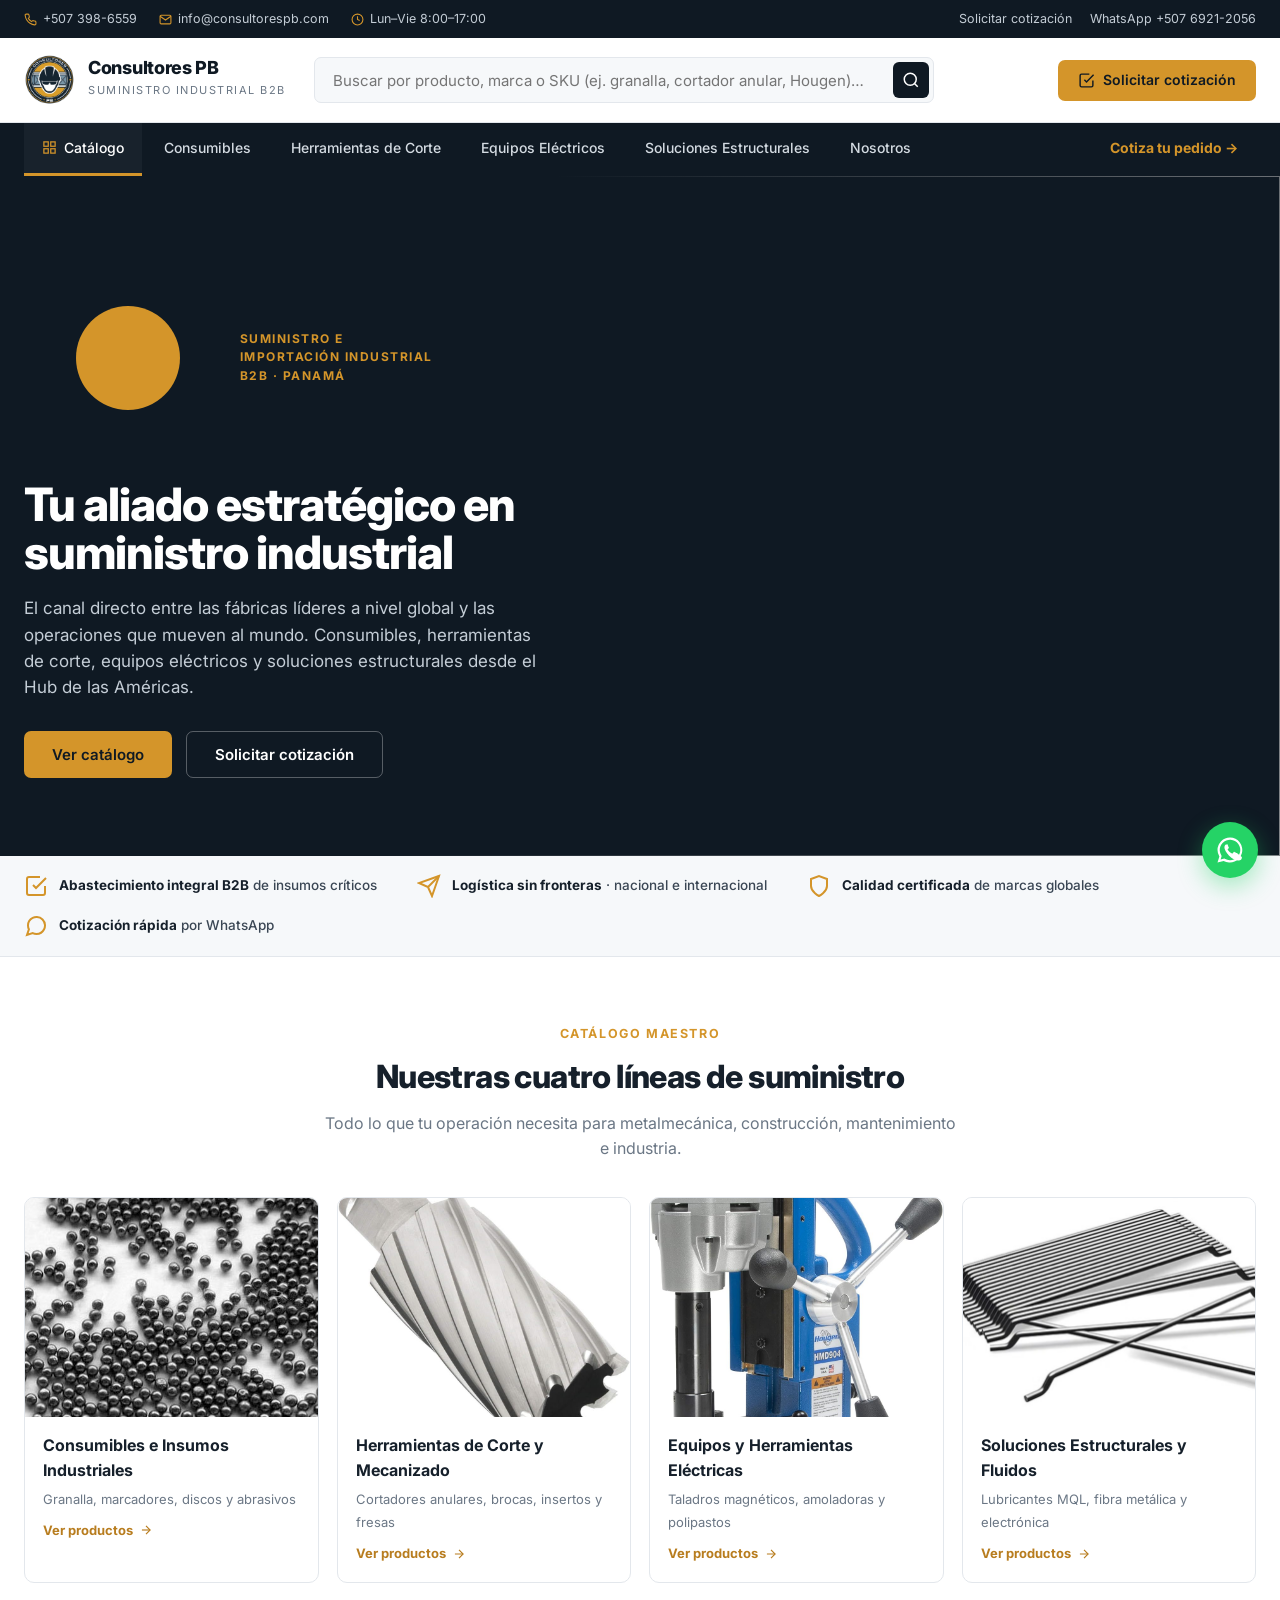
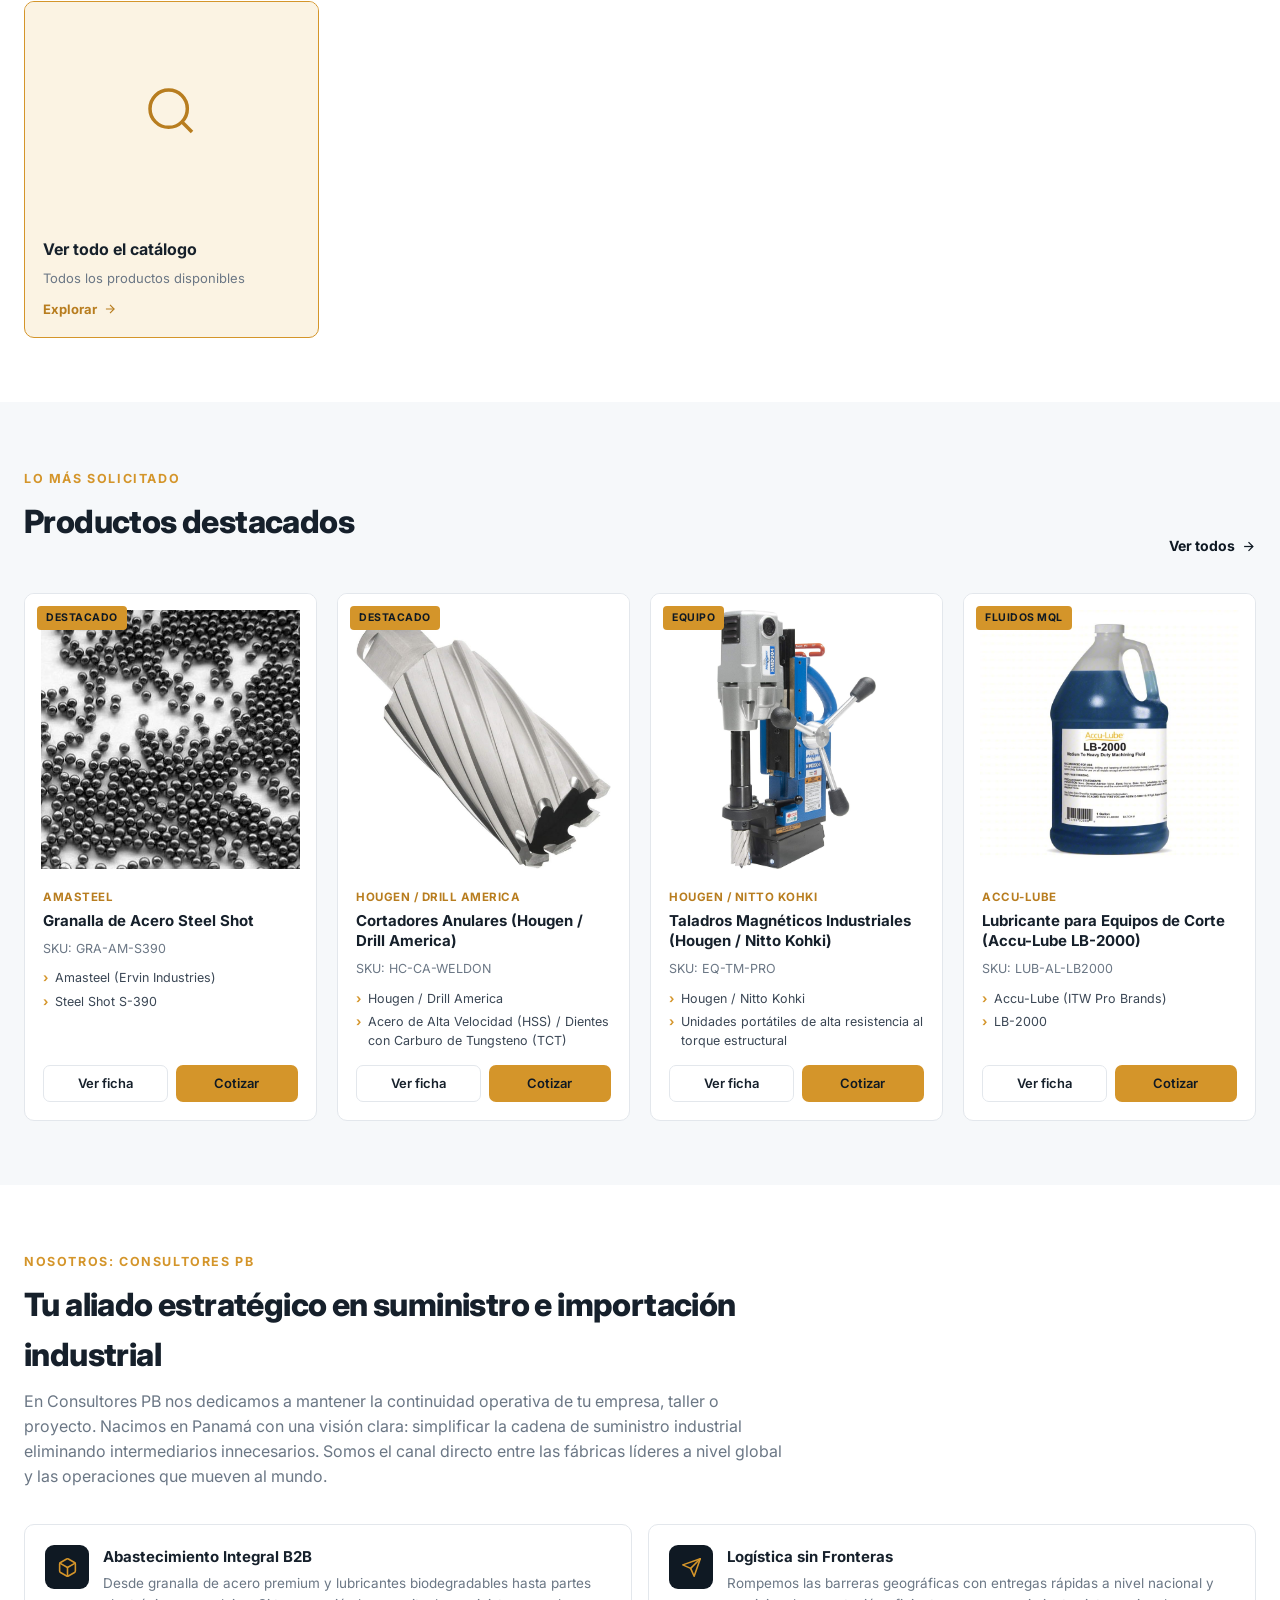
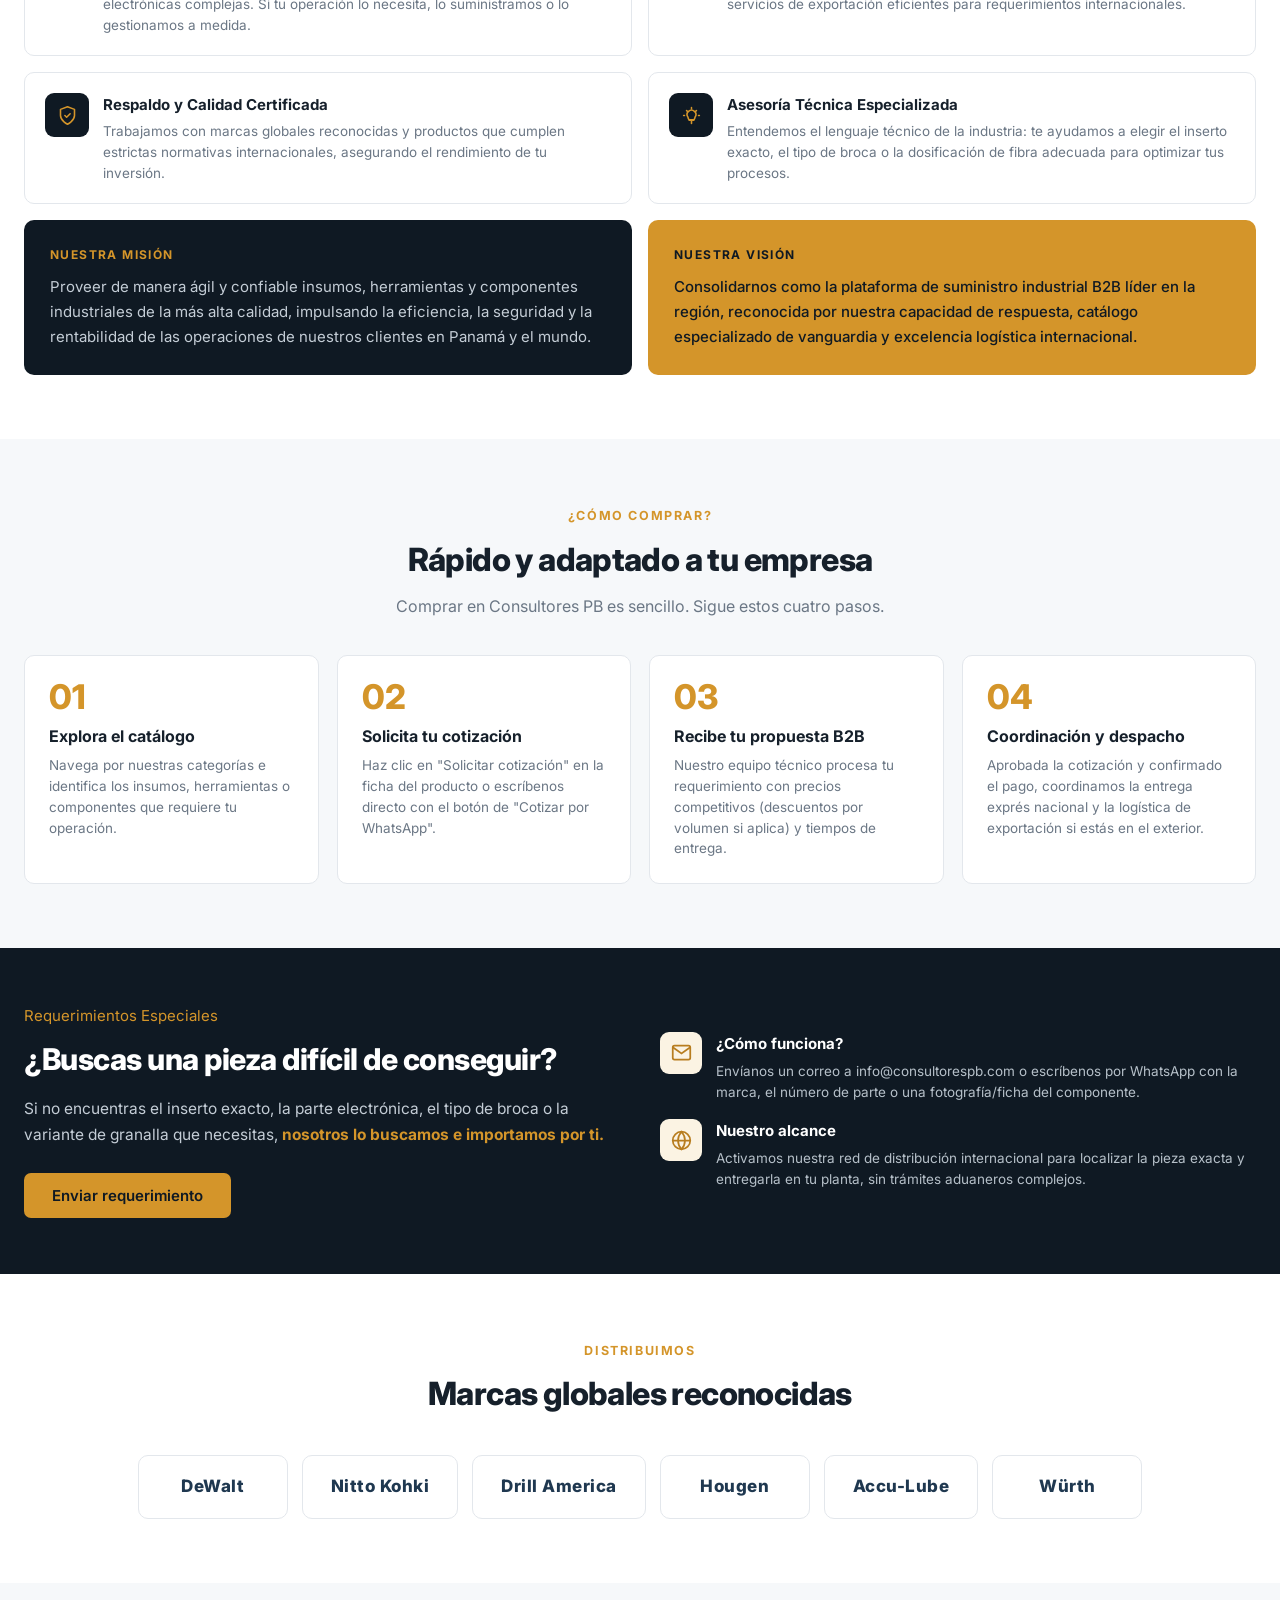
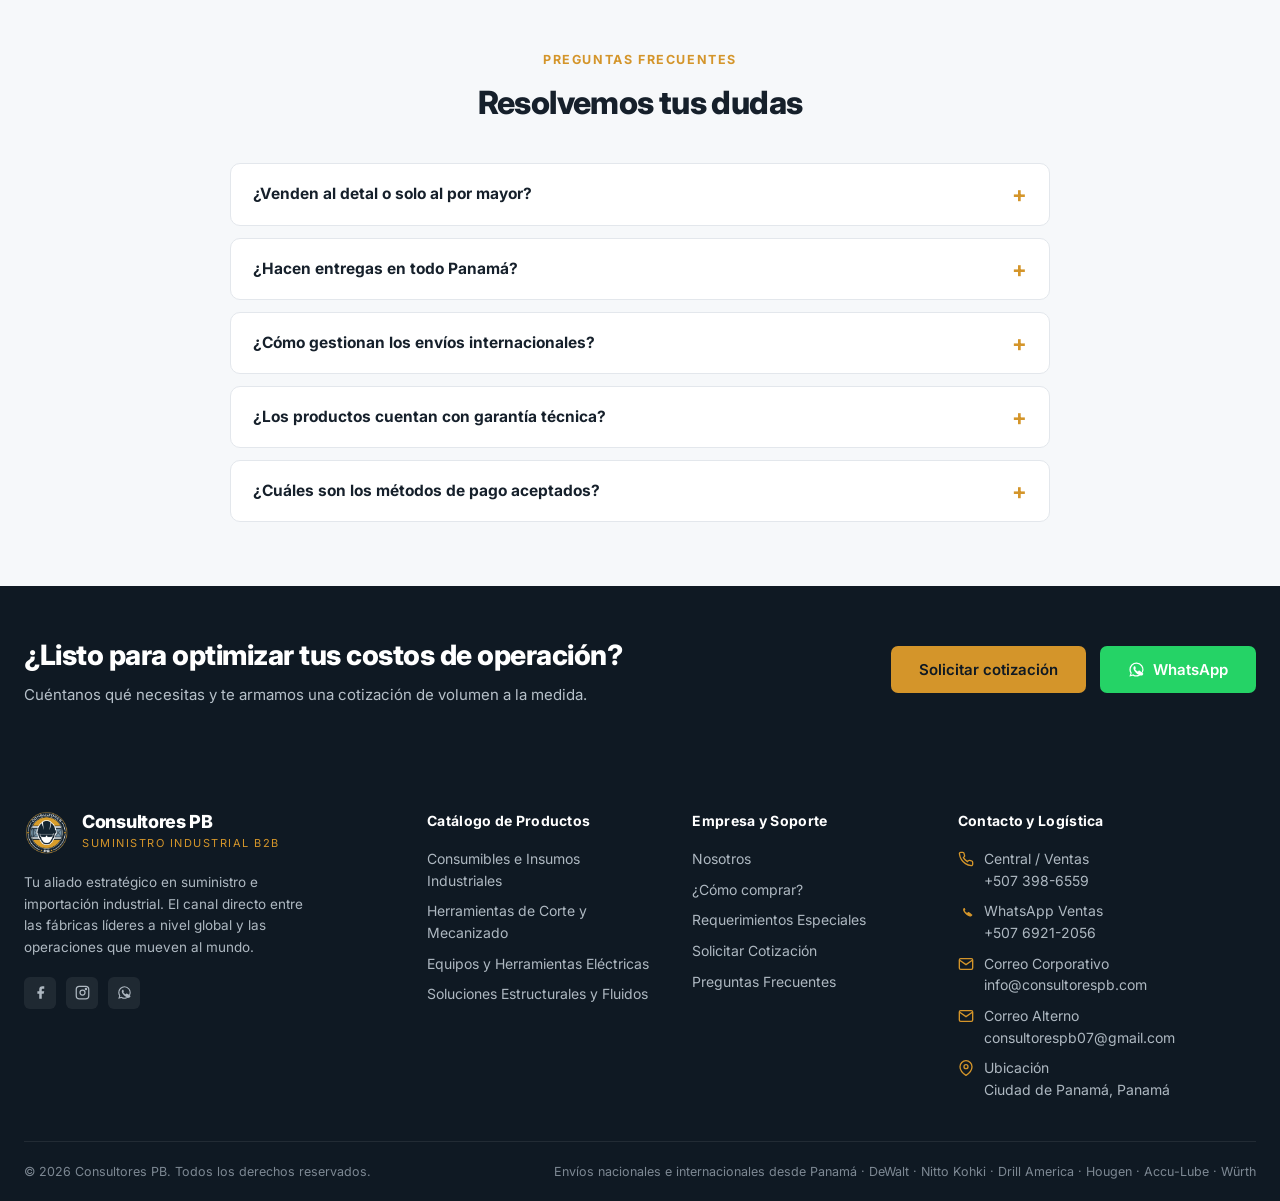
==== commit aae22a90: "Cache-busting en includes del catálogo para evitar contenido cacheado Añade ?v= a estilos.css, datos" ====
--- a/catalogo/index.html
+++ b/catalogo/index.html
@@ -9,7 +9,7 @@
   <link rel="preconnect" href="https://fonts.googleapis.com">
   <link rel="preconnect" href="https://fonts.gstatic.com" crossorigin>
   <link href="https://fonts.googleapis.com/css2?family=Inter:wght@400;500;600;700;800&display=swap" rel="stylesheet">
-  <link rel="stylesheet" href="assets/estilos.css">
+  <link rel="stylesheet" href="assets/estilos.css?v=20260709b">
   <style>
     /* Secciones informativas propias del index (contenido del PDF) */
     .pb-pillars { display: grid; grid-template-columns: repeat(2, 1fr); gap: 16px; }
@@ -298,7 +298,7 @@
 
 <a class="wa-fab" href="https://wa.me/50769212056" target="_blank" aria-label="WhatsApp"><svg viewBox="0 0 24 24" fill="currentColor"><path d="M17.5 14.4c-.3-.1-1.7-.8-1.9-.9-.3-.1-.5-.1-.6.1-.2.3-.7.9-.8 1-.2.2-.3.2-.6.1-1.5-.7-2.4-1.3-3.4-3-.3-.5.3-.4.8-1.4.1-.2 0-.3 0-.5-.1-.1-.6-1.4-.8-1.9-.2-.5-.4-.4-.6-.4h-.5c-.2 0-.5.1-.7.3-.8.8-1 1.9-.7 3.2.4 1.5 1.4 2.8 1.5 3 .2.2 2.7 4.1 6.5 5.6 2.4.9 3 .8 3.6.7.7-.1 1.7-.7 2-1.4.2-.7.2-1.2.2-1.4-.1-.2-.3-.2-.6-.3z"/><path d="M12 2A10 10 0 002 12a10 10 0 001.5 5.2L2 22l4.9-1.3A10 10 0 1012 2zm0 18.2a8.2 8.2 0 01-4.2-1.2l-.3-.2-3 .8.8-2.9-.2-.3A8.2 8.2 0 1112 20.2z"/></svg></a>
 
-<script src="assets/datos.js"></script>
-<script src="assets/app.js"></script>
+<script src="assets/datos.js?v=20260709b"></script>
+<script src="assets/app.js?v=20260709b"></script>
 </body>
 </html>
--- a/catalogo/assets/estilos.css
+++ b/catalogo/assets/estilos.css
@@ -186,10 +186,9 @@
   border: 1px solid var(--line); border-radius: var(--radius); overflow: hidden; transition: .2s ease;
 }
 .prod-card:hover { box-shadow: var(--shadow-lg); border-color: var(--amber); }
-.prod-card-img { position: relative; aspect-ratio: 1/1; background: var(--bg-2); overflow: hidden; }
-/* Las fotos de muestra usan "cover". Si subes fotos de producto recortadas
-   sobre fondo blanco (PNG), cambia a: object-fit: contain; y agrega padding. */
-.prod-card-img img { width: 100%; height: 100%; object-fit: cover; transition: .35s; }
+.prod-card-img { position: relative; aspect-ratio: 1/1; background: #fff; overflow: hidden; padding: 16px; }
+/* Fotos de producto en "contain": se ve el producto completo, sin recortes. */
+.prod-card-img img { width: 100%; height: 100%; object-fit: contain; transition: .35s; }
 .prod-card:hover .prod-card-img img { transform: scale(1.04); }
 .prod-tag {
   position: absolute; top: 12px; left: 12px; background: var(--navy); color: #fff;
@@ -235,10 +234,10 @@
 .product { padding: 40px 0 24px; display: grid; grid-template-columns: 1fr 1fr; gap: 52px; }
 .gallery .main-img {
   border: 1px solid var(--line); border-radius: var(--radius); background: #fff;
-  aspect-ratio: 1/1; padding: 36px; display: flex; align-items: center; justify-content: center;
-}
-.gallery .main-img { padding: 0; overflow: hidden; }
-.gallery .main-img img { width: 100%; height: 100%; object-fit: cover; }
+  aspect-ratio: 1/1; padding: 32px; display: flex; align-items: center; justify-content: center;
+  overflow: hidden;
+}
+.gallery .main-img img { width: 100%; height: 100%; object-fit: contain; }
 .thumbs { display: flex; gap: 12px; margin-top: 14px; }
 .thumbs button {
   width: 76px; height: 76px; border: 1.5px solid var(--line); border-radius: 8px;
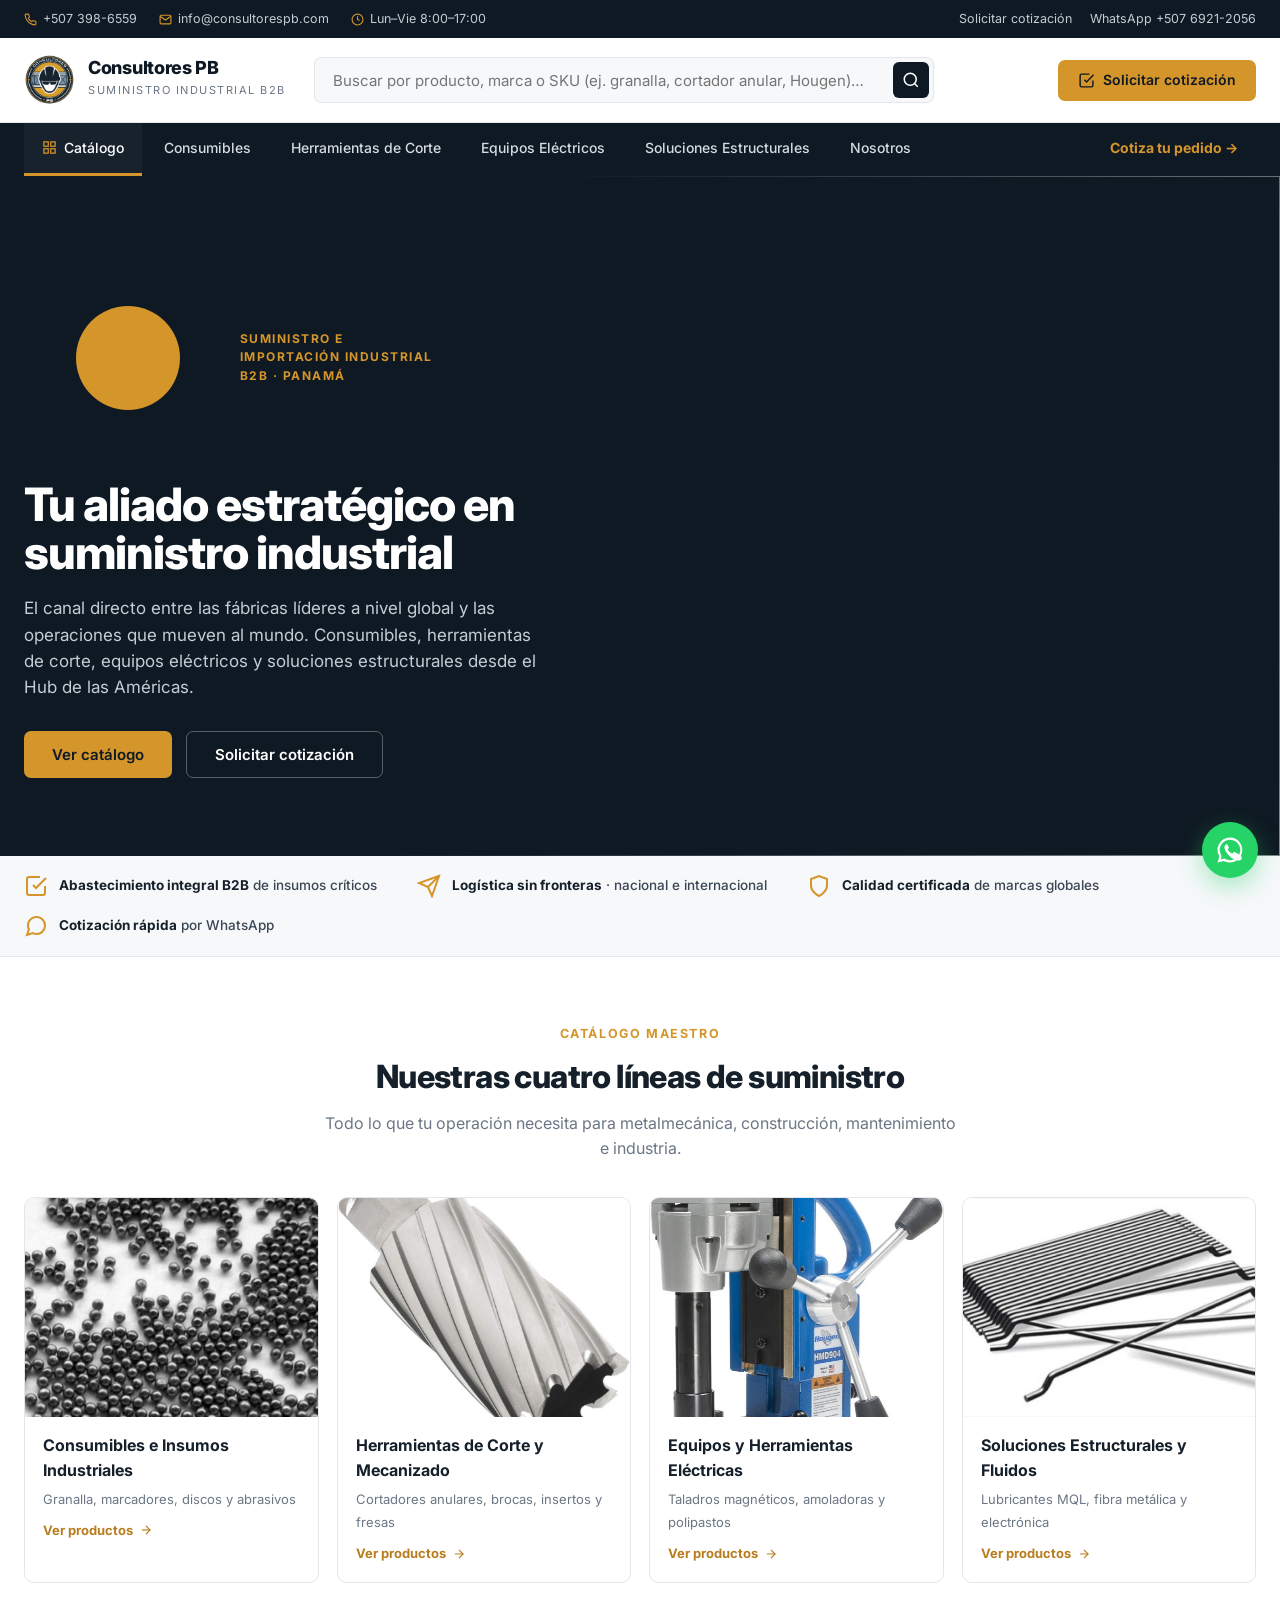
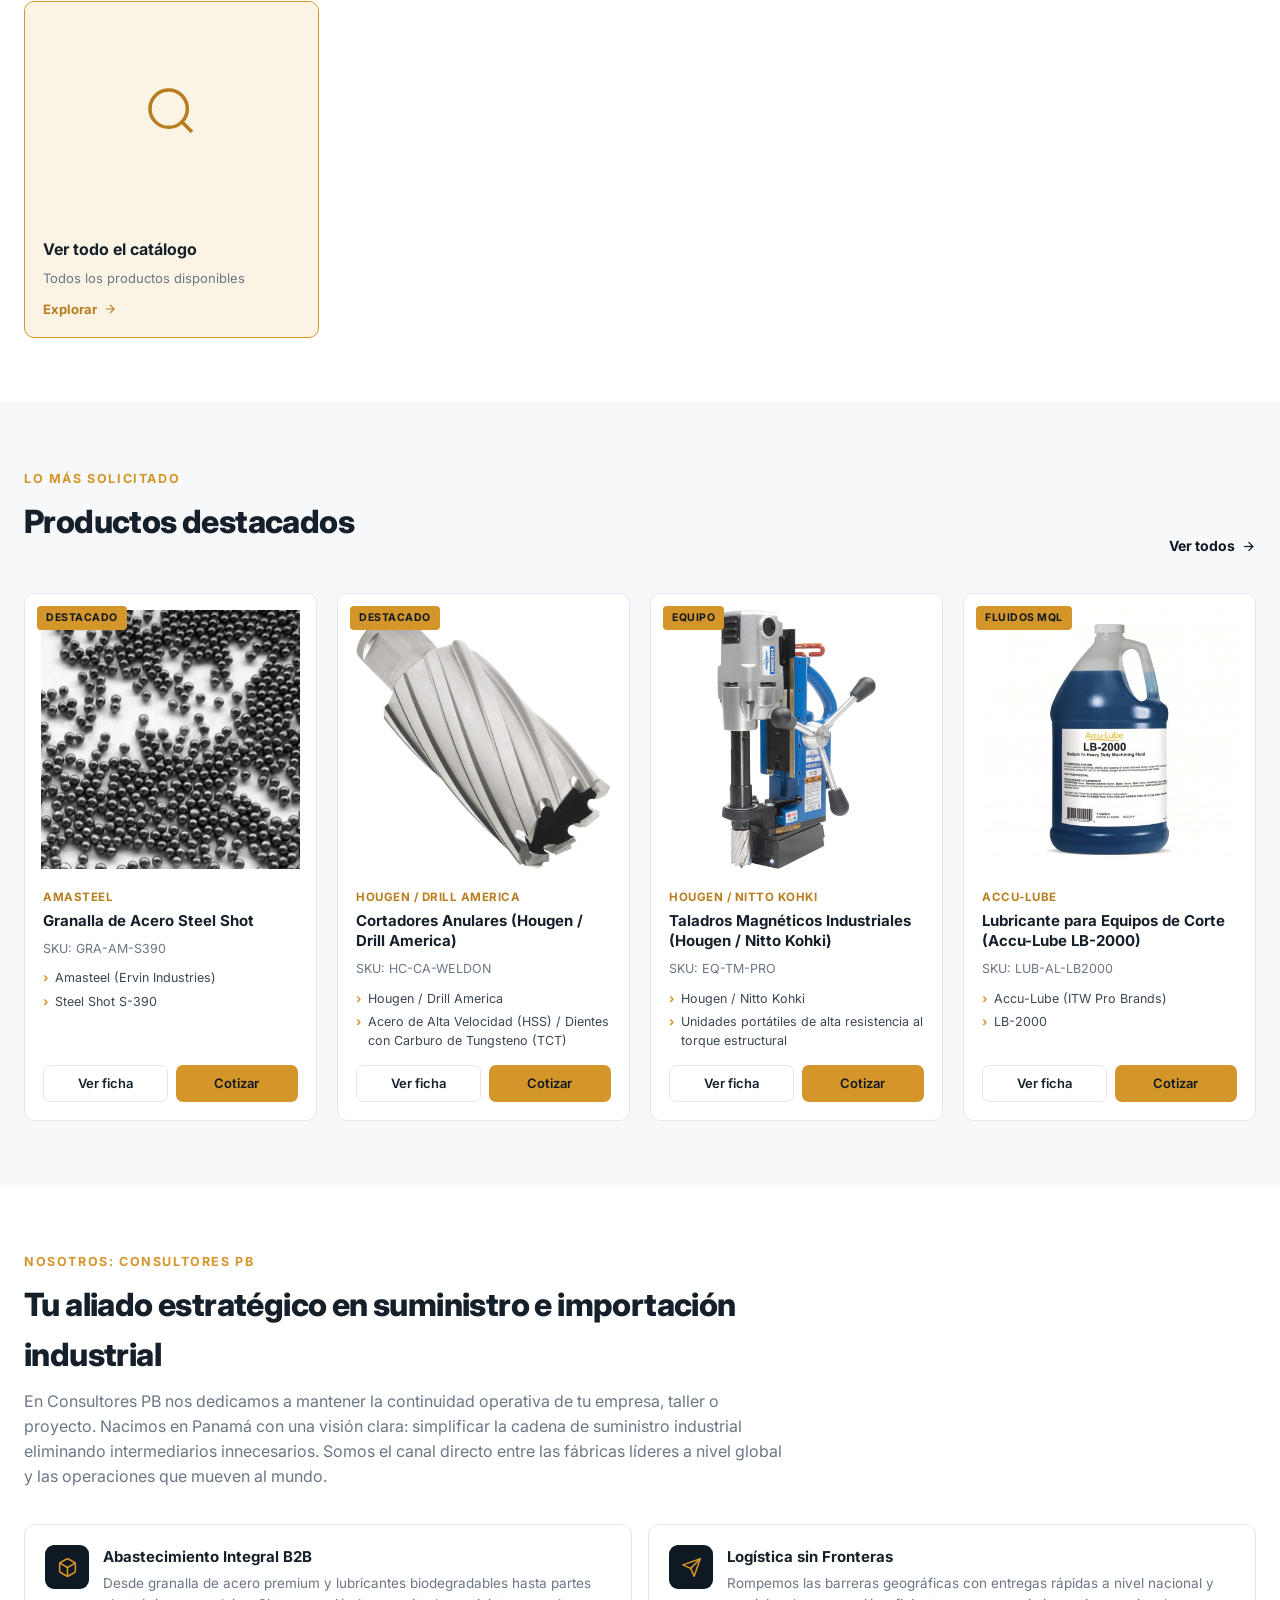
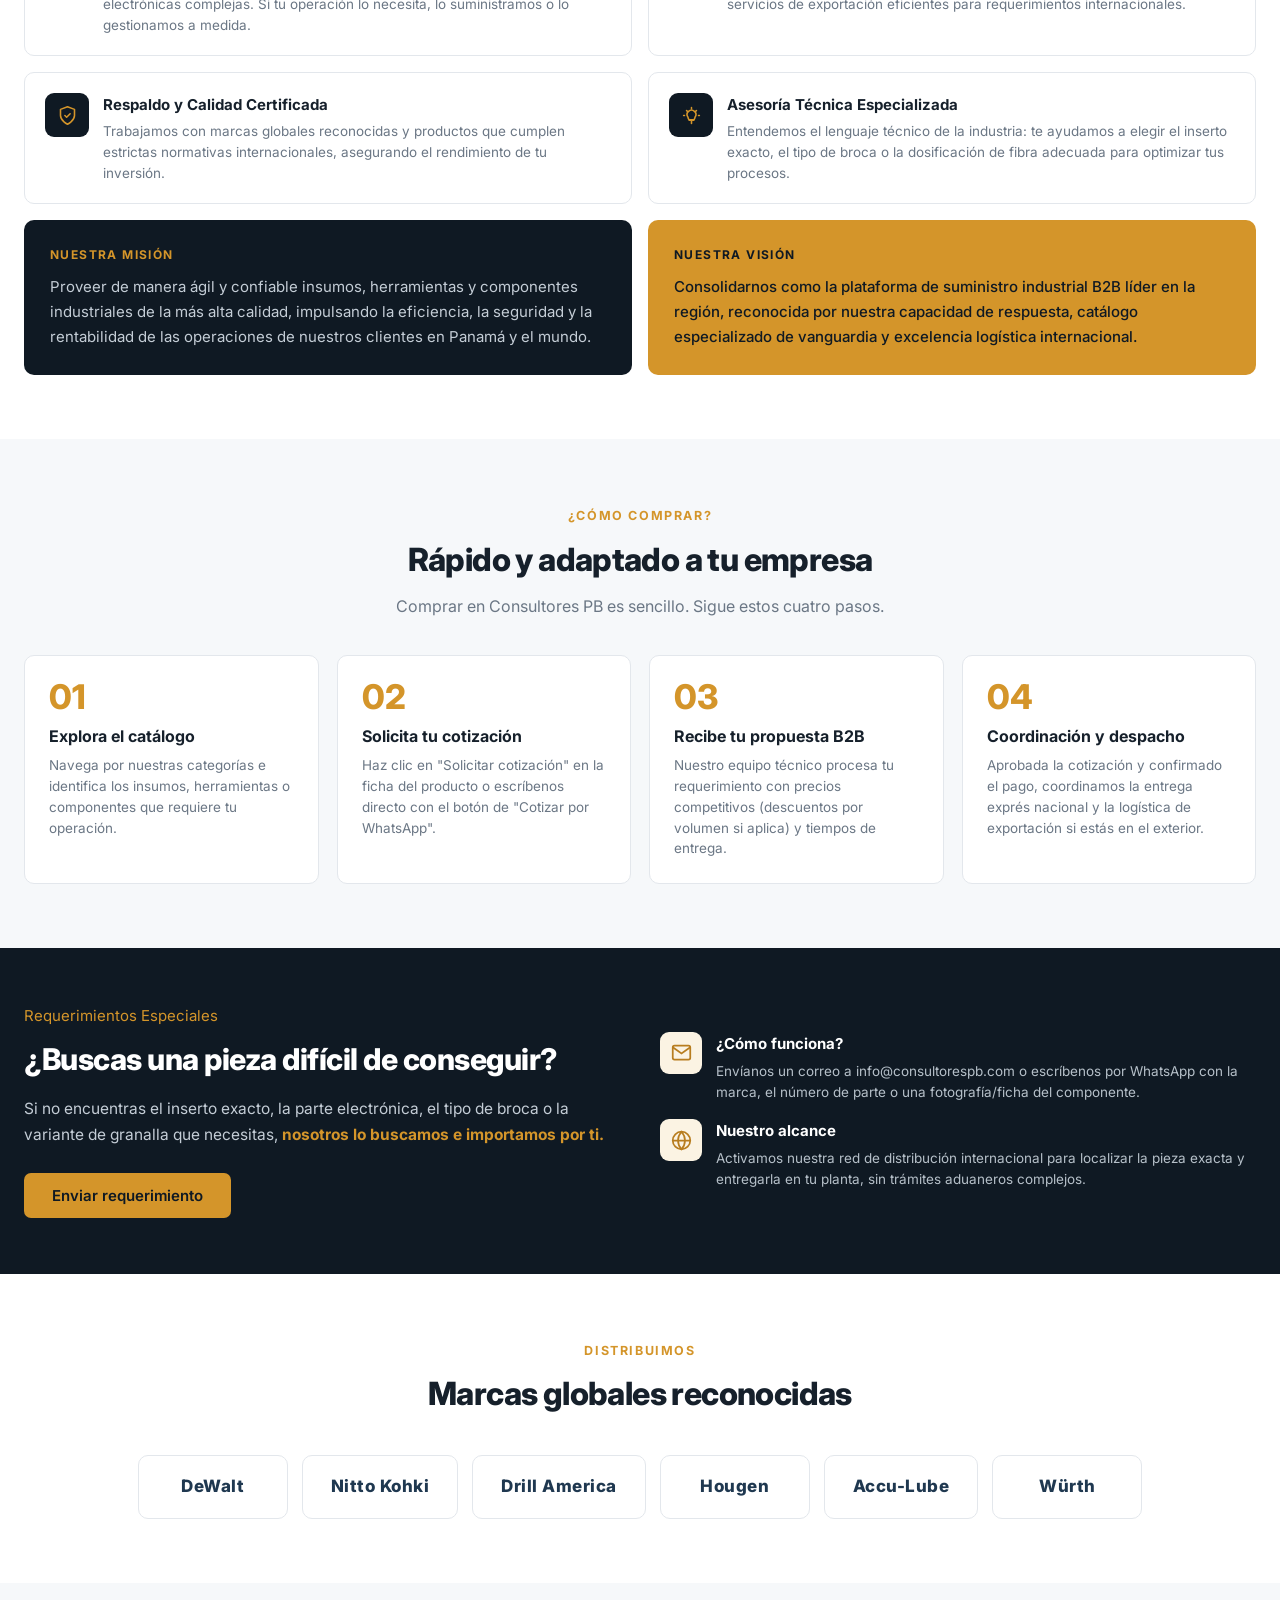
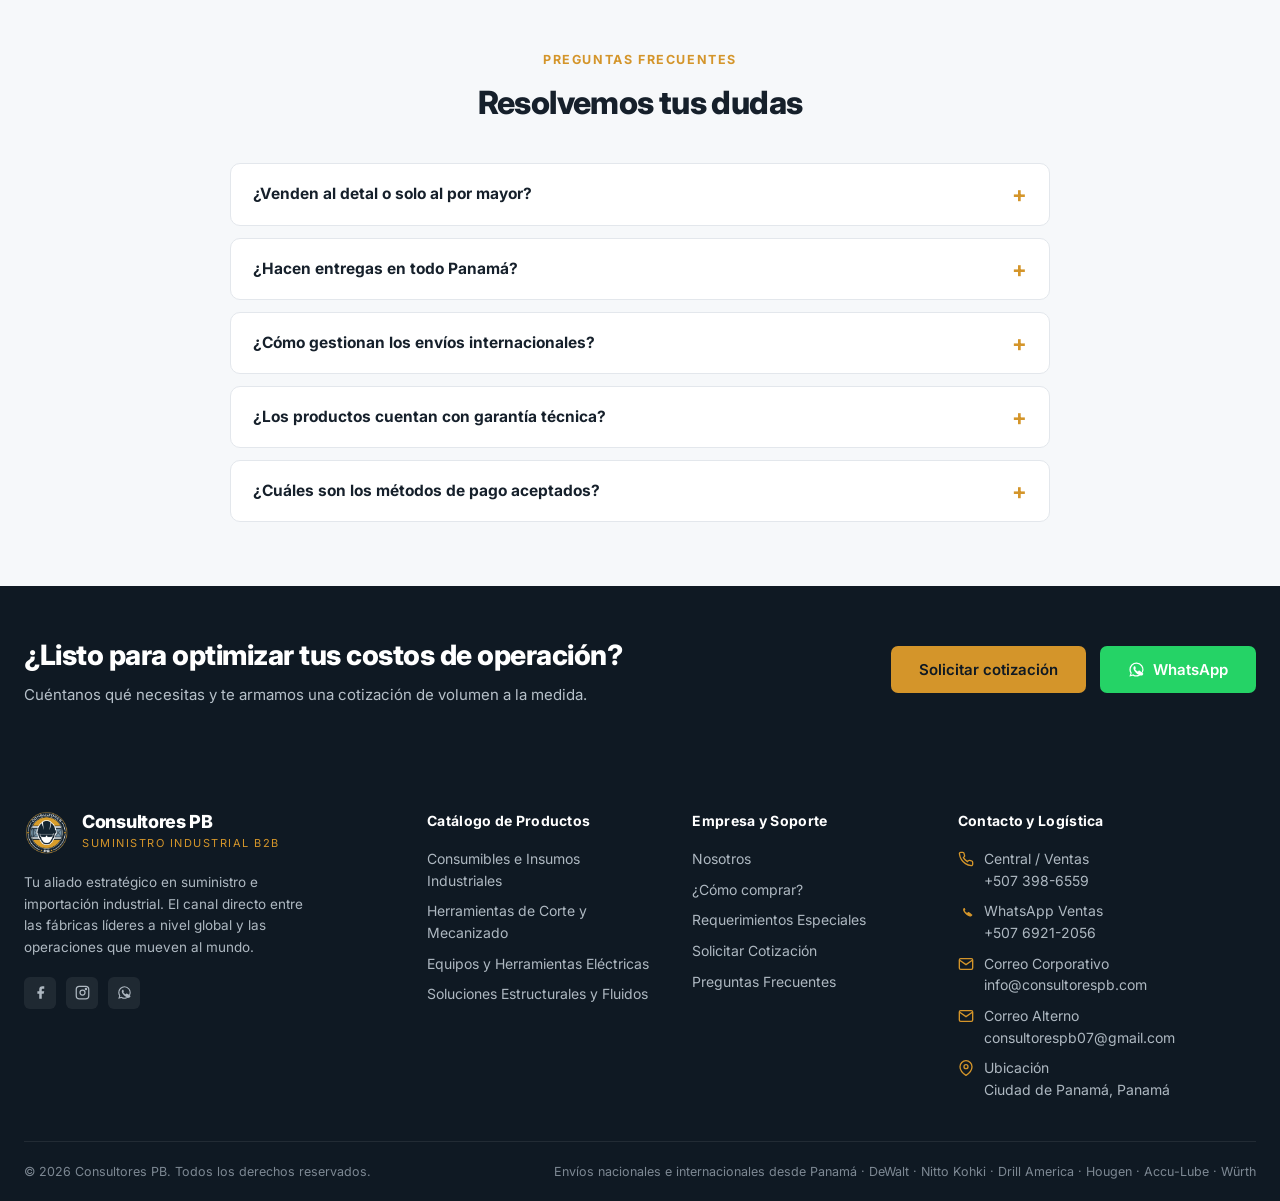
==== commit 37b65e83: "Optimizar imágenes de producto (5.6MB -> 1.2MB) para carga rápida - Redimensiona a máx 900px y recom" ====
--- a/catalogo/index.html
+++ b/catalogo/index.html
@@ -9,7 +9,7 @@
   <link rel="preconnect" href="https://fonts.googleapis.com">
   <link rel="preconnect" href="https://fonts.gstatic.com" crossorigin>
   <link href="https://fonts.googleapis.com/css2?family=Inter:wght@400;500;600;700;800&display=swap" rel="stylesheet">
-  <link rel="stylesheet" href="assets/estilos.css?v=20260709b">
+  <link rel="stylesheet" href="assets/estilos.css?v=20260709c">
   <style>
     /* Secciones informativas propias del index (contenido del PDF) */
     .pb-pillars { display: grid; grid-template-columns: repeat(2, 1fr); gap: 16px; }
@@ -298,7 +298,7 @@
 
 <a class="wa-fab" href="https://wa.me/50769212056" target="_blank" aria-label="WhatsApp"><svg viewBox="0 0 24 24" fill="currentColor"><path d="M17.5 14.4c-.3-.1-1.7-.8-1.9-.9-.3-.1-.5-.1-.6.1-.2.3-.7.9-.8 1-.2.2-.3.2-.6.1-1.5-.7-2.4-1.3-3.4-3-.3-.5.3-.4.8-1.4.1-.2 0-.3 0-.5-.1-.1-.6-1.4-.8-1.9-.2-.5-.4-.4-.6-.4h-.5c-.2 0-.5.1-.7.3-.8.8-1 1.9-.7 3.2.4 1.5 1.4 2.8 1.5 3 .2.2 2.7 4.1 6.5 5.6 2.4.9 3 .8 3.6.7.7-.1 1.7-.7 2-1.4.2-.7.2-1.2.2-1.4-.1-.2-.3-.2-.6-.3z"/><path d="M12 2A10 10 0 002 12a10 10 0 001.5 5.2L2 22l4.9-1.3A10 10 0 1012 2zm0 18.2a8.2 8.2 0 01-4.2-1.2l-.3-.2-3 .8.8-2.9-.2-.3A8.2 8.2 0 1112 20.2z"/></svg></a>
 
-<script src="assets/datos.js?v=20260709b"></script>
-<script src="assets/app.js?v=20260709b"></script>
+<script src="assets/datos.js?v=20260709c"></script>
+<script src="assets/app.js?v=20260709c"></script>
 </body>
 </html>
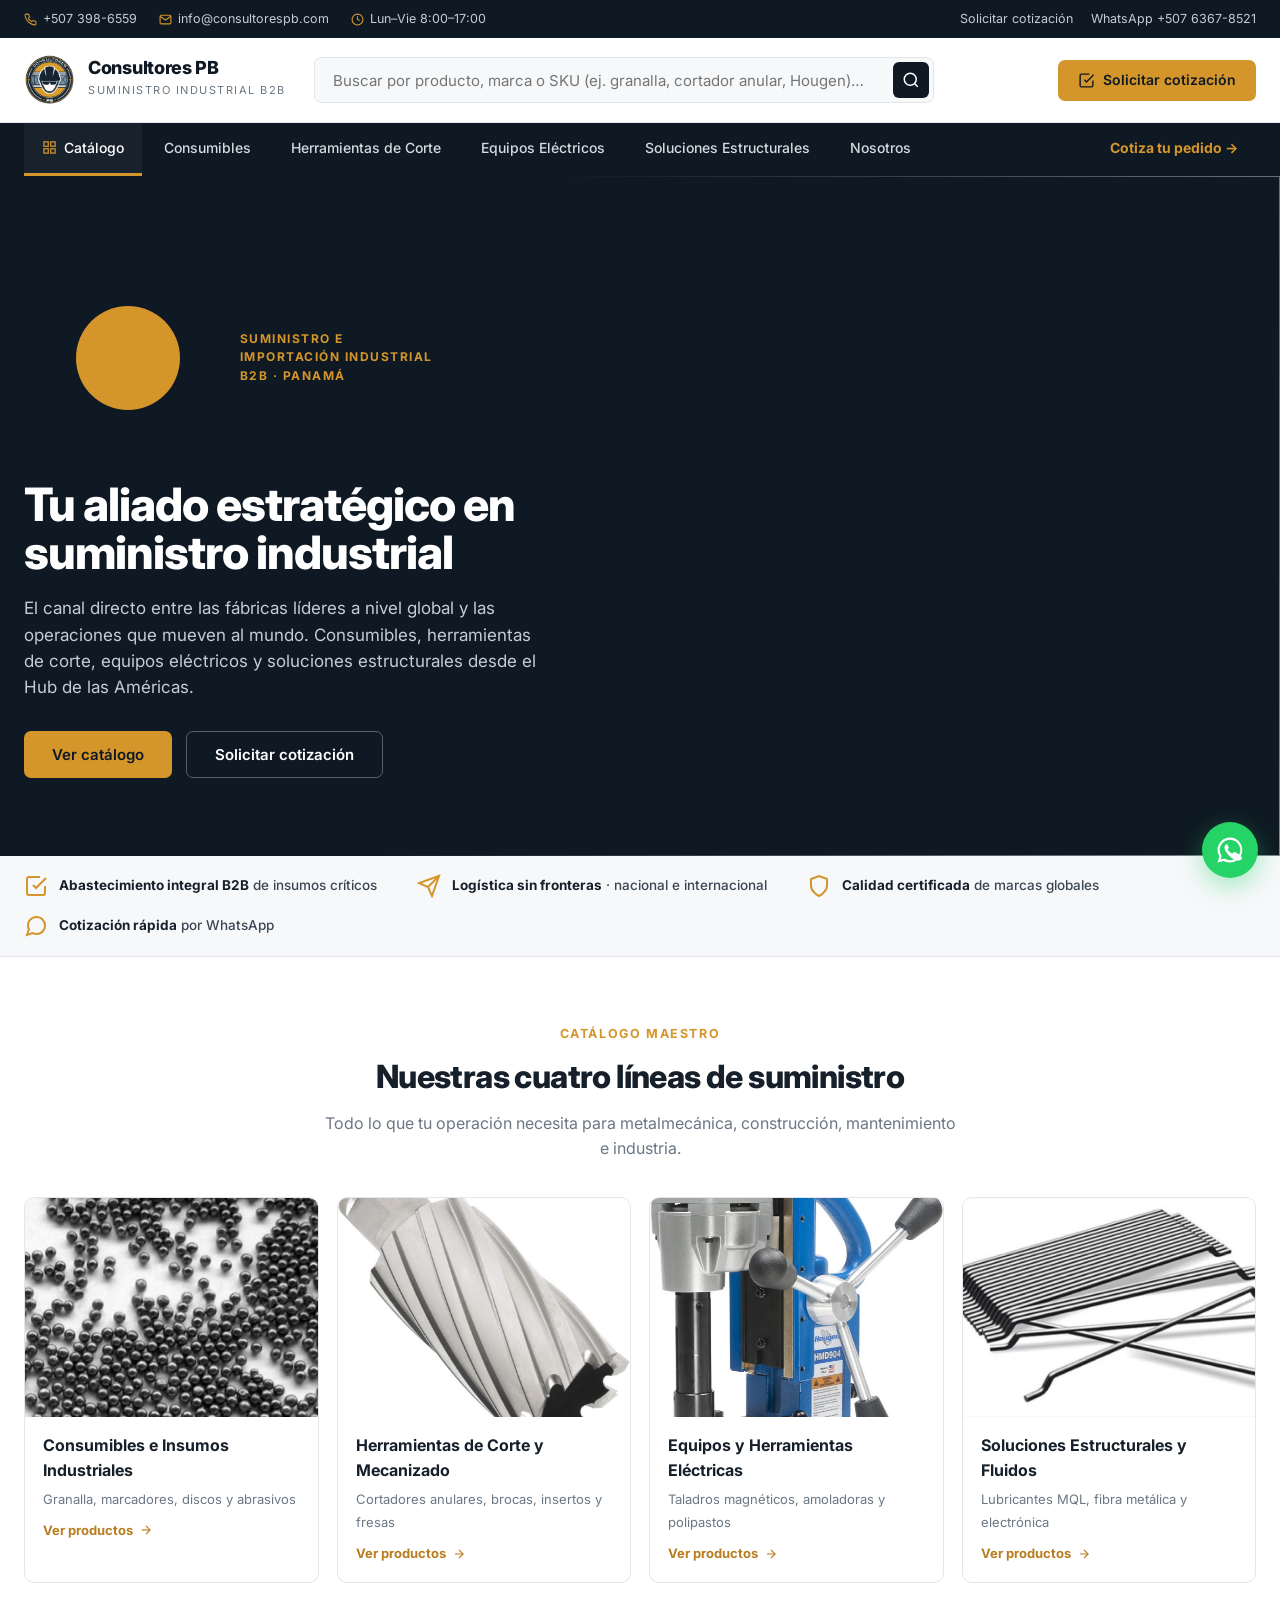
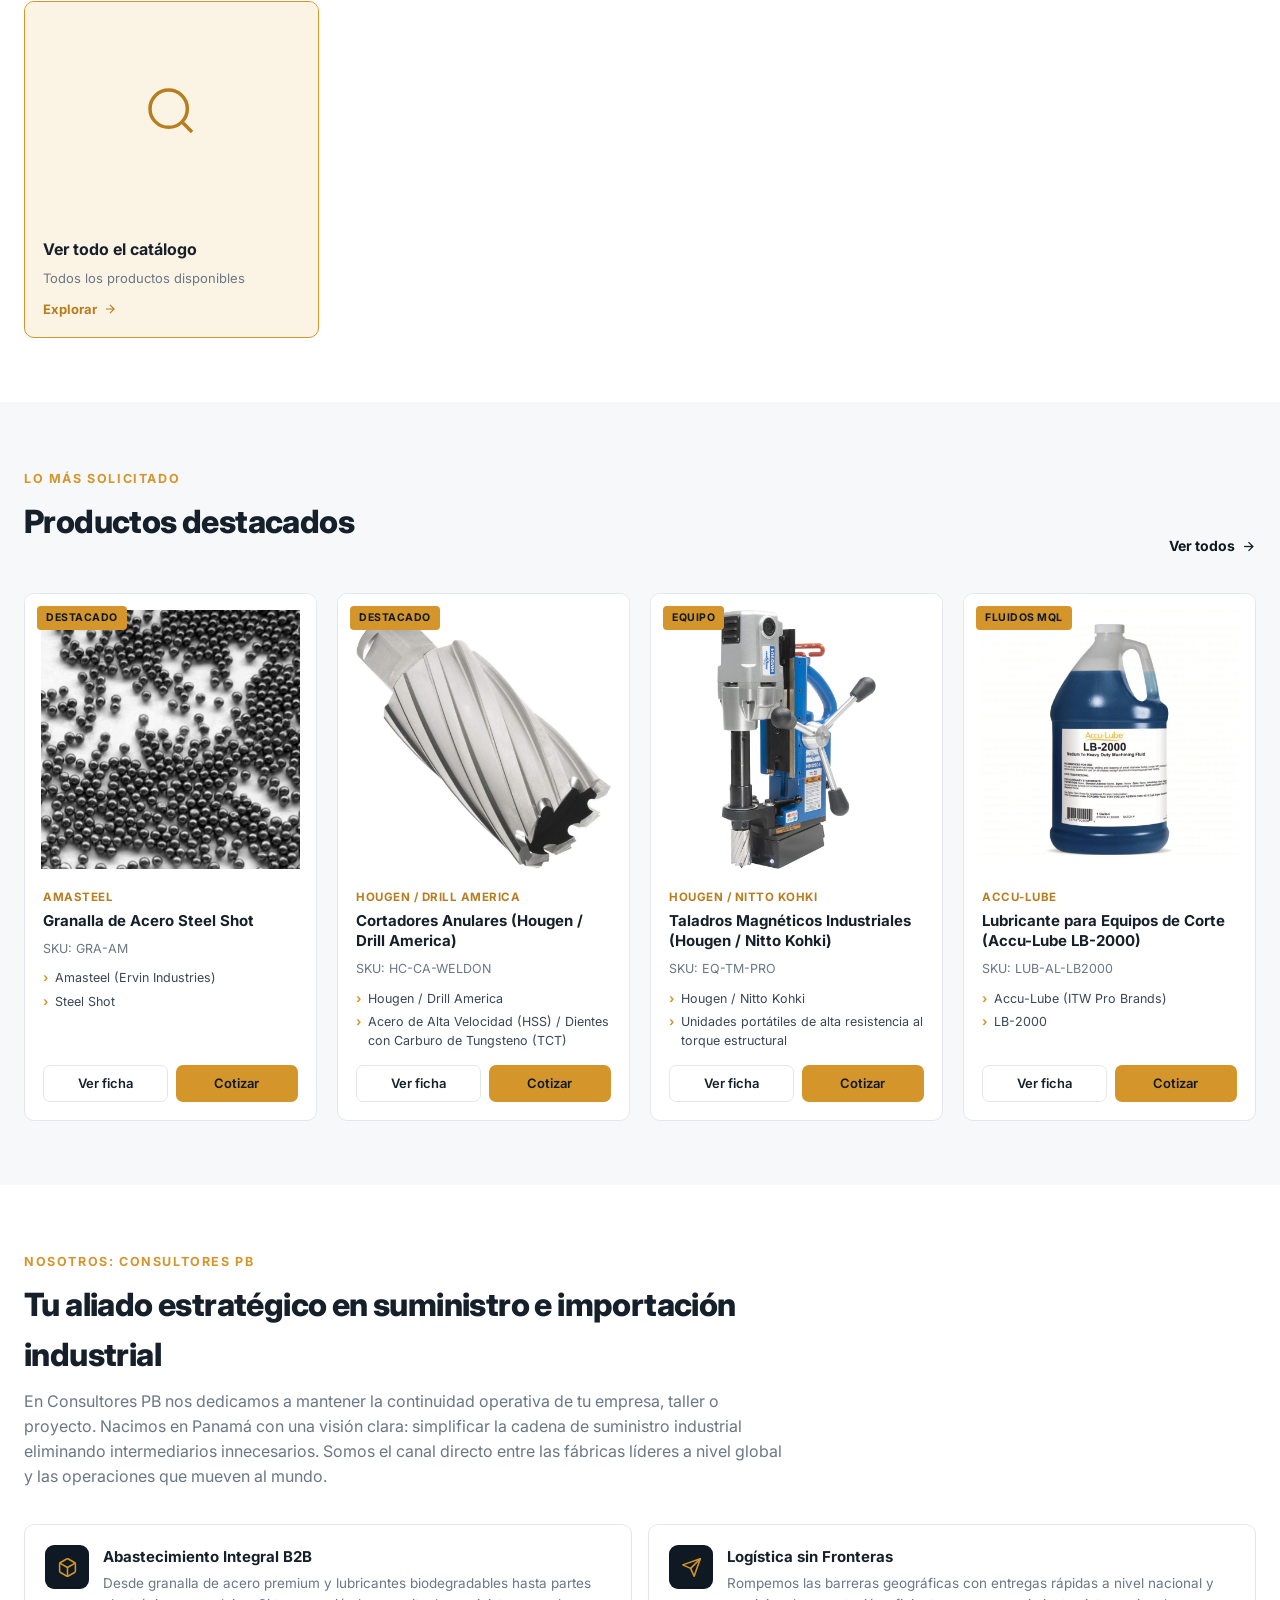
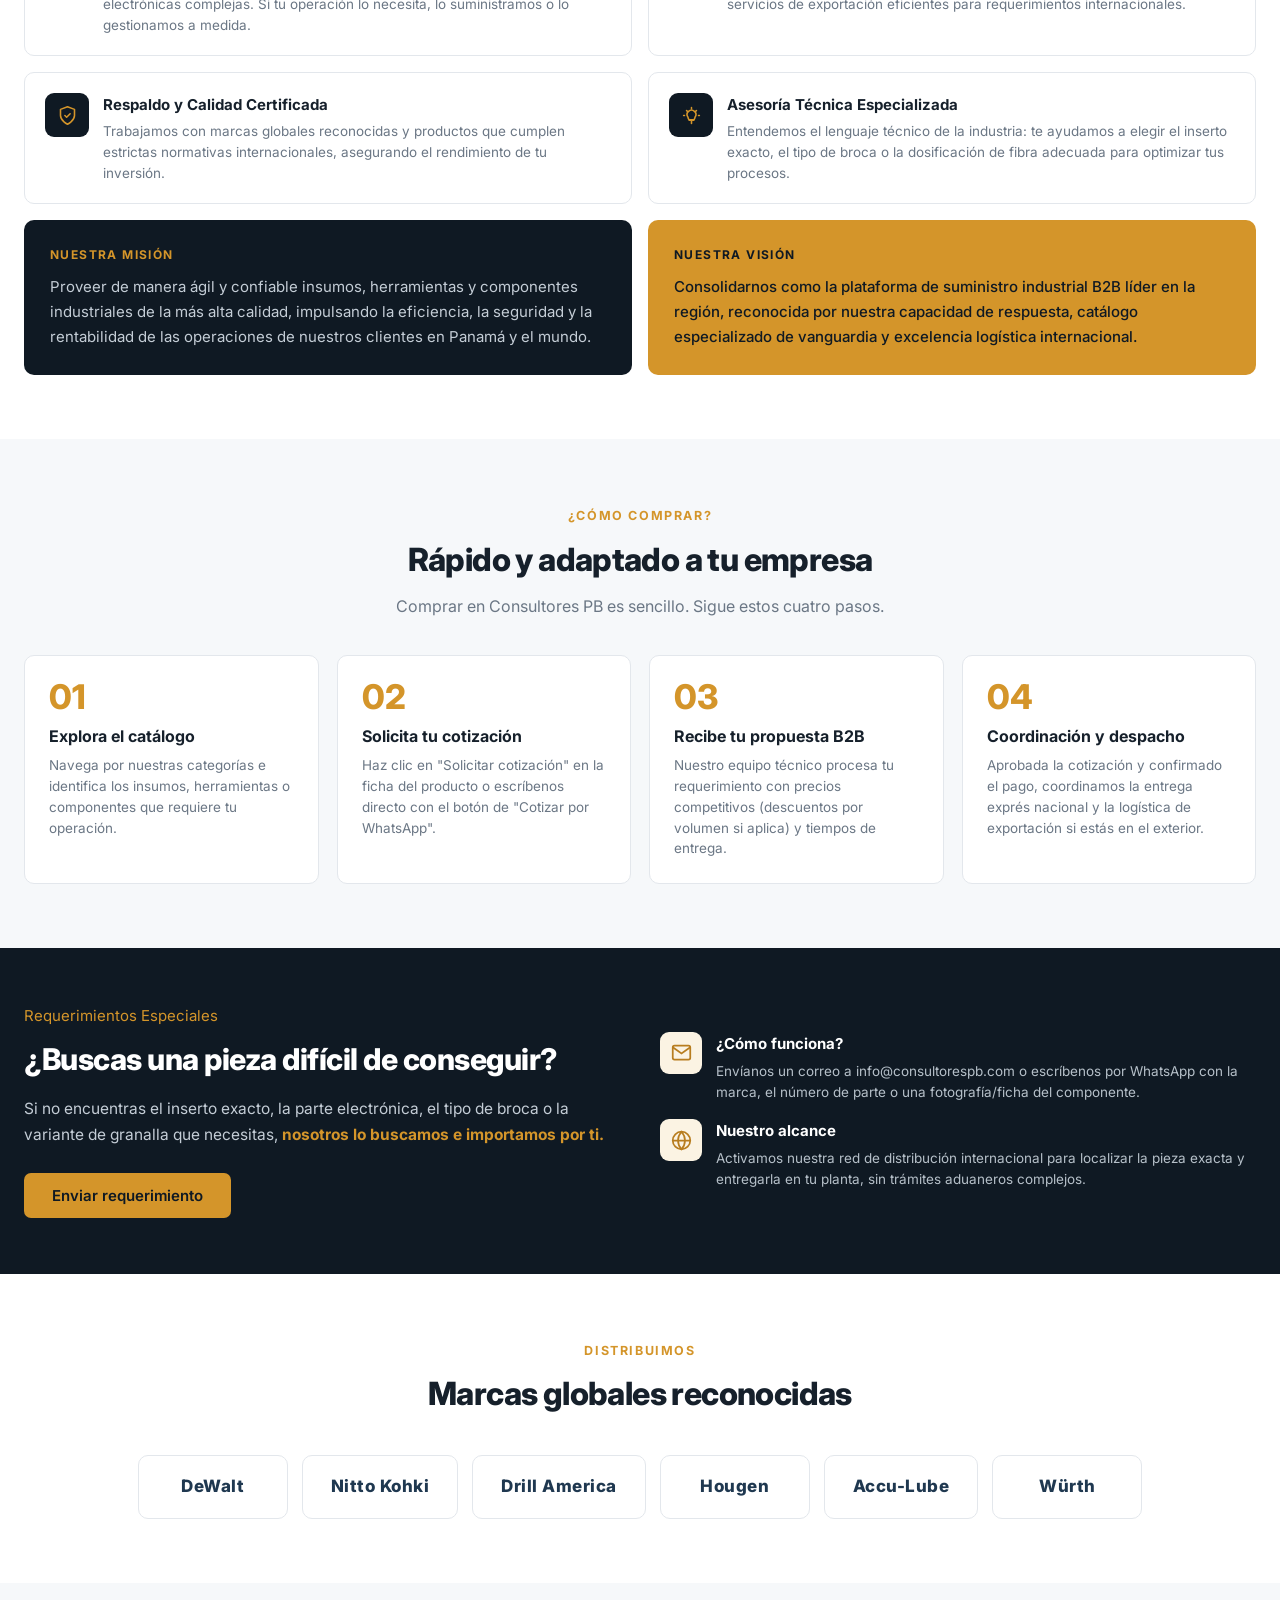
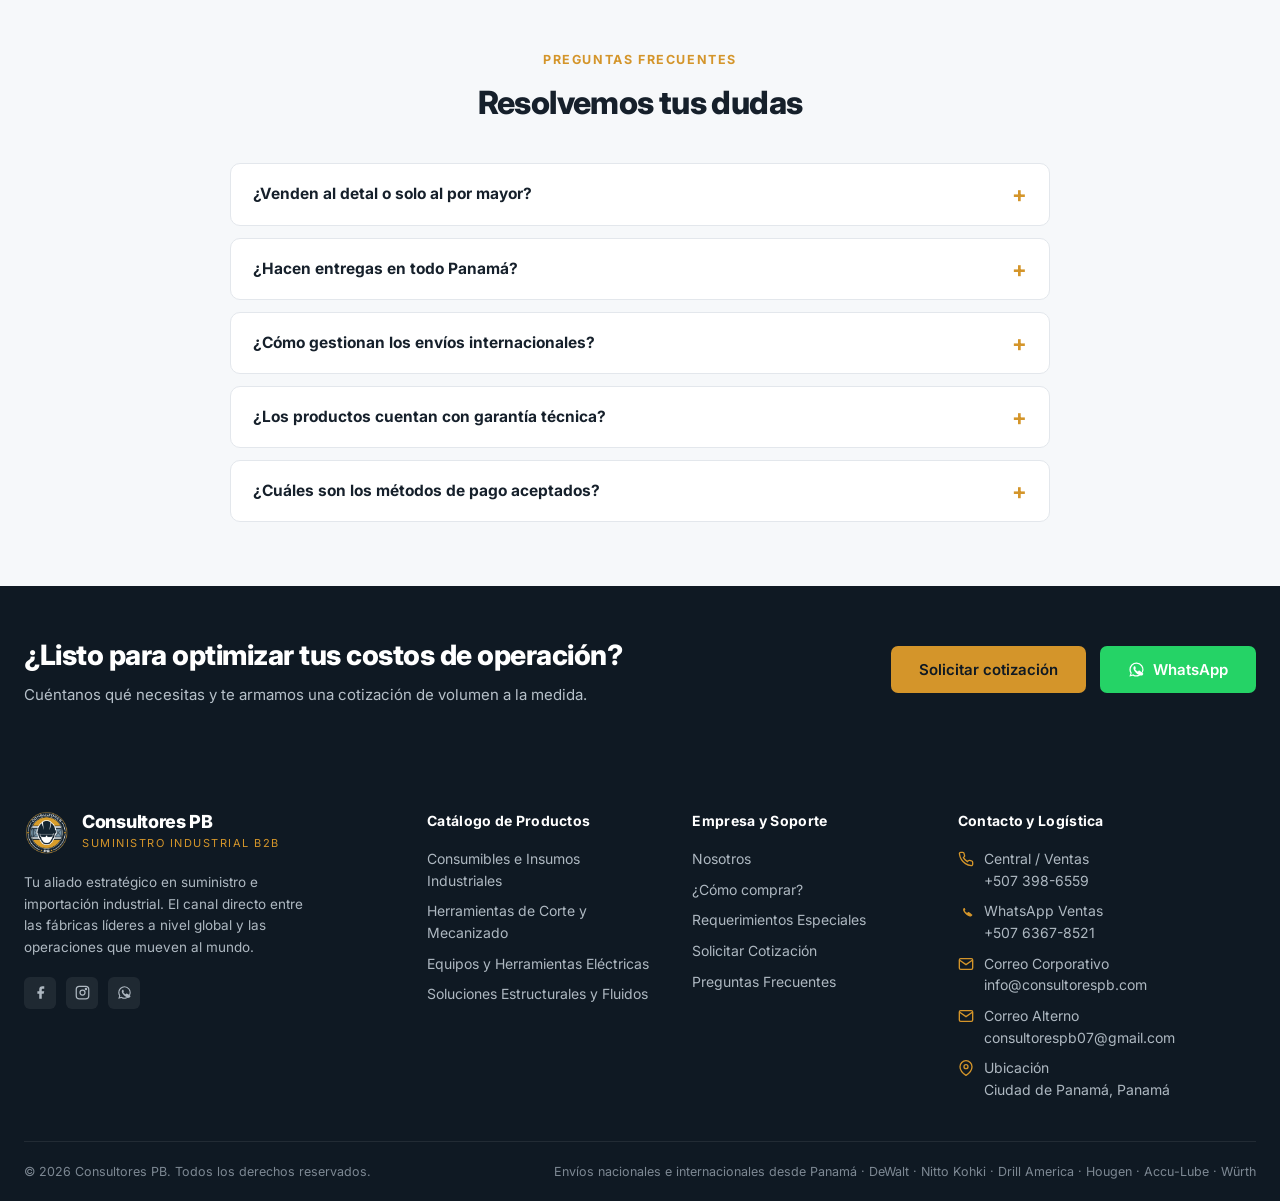
==== commit d2aa7366: "Cambiar WhatsApp a +507 6367-8521 y agregar dominio grupoconsultorespb.com (CNAME) Co-Authored-By: C" ====
--- a/catalogo/index.html
+++ b/catalogo/index.html
@@ -63,7 +63,7 @@
     </div>
     <div class="topbar-right">
       <a href="cotizar.html">Solicitar cotización</a>
-      <a href="https://wa.me/50769212056" target="_blank">WhatsApp +507 6921-2056</a>
+      <a href="https://wa.me/50763678521" target="_blank">WhatsApp +507 6367-8521</a>
     </div>
   </div>
 </div>
@@ -193,7 +193,7 @@
         <span class="kicker" style="color:var(--amber)">Requerimientos Especiales</span>
         <h2 style="font-size:30px;font-weight:800;margin:8px 0 14px">¿Buscas una pieza difícil de conseguir?</h2>
         <p style="color:#c4cdd6;font-size:15.5px;line-height:1.7;margin-bottom:24px">Si no encuentras el inserto exacto, la parte electrónica, el tipo de broca o la variante de granalla que necesitas, <strong style="color:var(--amber)">nosotros lo buscamos e importamos por ti.</strong></p>
-        <a href="https://wa.me/50769212056?text=Hola,%20tengo%20un%20requerimiento%20especial%20y%20necesito%20ayuda%20para%20localizar%20una%20pieza." target="_blank" class="btn btn-amber btn-lg">Enviar requerimiento</a>
+        <a href="https://wa.me/50763678521?text=Hola,%20tengo%20un%20requerimiento%20especial%20y%20necesito%20ayuda%20para%20localizar%20una%20pieza." target="_blank" class="btn btn-amber btn-lg">Enviar requerimiento</a>
       </div>
       <div class="pb-special-points">
         <div class="pb-special-point"><div class="ic"><svg viewBox="0 0 24 24" fill="none" stroke="currentColor" stroke-width="2"><path d="M4 4h16c1.1 0 2 .9 2 2v12c0 1.1-.9 2-2 2H4c-1.1 0-2-.9-2-2V6c0-1.1.9-2 2-2z"/><polyline points="22,6 12,13 2,6"/></svg></div><div><h4 style="color:#fff">¿Cómo funciona?</h4><p style="color:#b6c0c9">Envíanos un correo a info@consultorespb.com o escríbenos por WhatsApp con la marca, el número de parte o una fotografía/ficha del componente.</p></div></div>
@@ -241,7 +241,7 @@
     </div>
     <div class="btns">
       <a href="cotizar.html" class="btn btn-amber btn-lg">Solicitar cotización</a>
-      <a href="https://wa.me/50769212056" target="_blank" class="btn btn-wa btn-lg"><svg viewBox="0 0 24 24" fill="currentColor"><path d="M17.5 14.4c-.3-.1-1.7-.8-1.9-.9-.3-.1-.5-.1-.6.1-.2.3-.7.9-.8 1-.2.2-.3.2-.6.1-1.5-.7-2.4-1.3-3.4-3-.3-.5.3-.4.8-1.4.1-.2 0-.3 0-.5-.1-.1-.6-1.4-.8-1.9-.2-.5-.4-.4-.6-.4h-.5c-.2 0-.5.1-.7.3-.8.8-1 1.9-.7 3.2.4 1.5 1.4 2.8 1.5 3 .2.2 2.7 4.1 6.5 5.6 2.4.9 3 .8 3.6.7.7-.1 1.7-.7 2-1.4.2-.7.2-1.2.2-1.4-.1-.2-.3-.2-.6-.3z"/><path d="M12 2A10 10 0 002 12a10 10 0 001.5 5.2L2 22l4.9-1.3A10 10 0 1012 2zm0 18.2a8.2 8.2 0 01-4.2-1.2l-.3-.2-3 .8.8-2.9-.2-.3A8.2 8.2 0 1112 20.2z"/></svg>WhatsApp</a>
+      <a href="https://wa.me/50763678521" target="_blank" class="btn btn-wa btn-lg"><svg viewBox="0 0 24 24" fill="currentColor"><path d="M17.5 14.4c-.3-.1-1.7-.8-1.9-.9-.3-.1-.5-.1-.6.1-.2.3-.7.9-.8 1-.2.2-.3.2-.6.1-1.5-.7-2.4-1.3-3.4-3-.3-.5.3-.4.8-1.4.1-.2 0-.3 0-.5-.1-.1-.6-1.4-.8-1.9-.2-.5-.4-.4-.6-.4h-.5c-.2 0-.5.1-.7.3-.8.8-1 1.9-.7 3.2.4 1.5 1.4 2.8 1.5 3 .2.2 2.7 4.1 6.5 5.6 2.4.9 3 .8 3.6.7.7-.1 1.7-.7 2-1.4.2-.7.2-1.2.2-1.4-.1-.2-.3-.2-.6-.3z"/><path d="M12 2A10 10 0 002 12a10 10 0 001.5 5.2L2 22l4.9-1.3A10 10 0 1012 2zm0 18.2a8.2 8.2 0 01-4.2-1.2l-.3-.2-3 .8.8-2.9-.2-.3A8.2 8.2 0 1112 20.2z"/></svg>WhatsApp</a>
     </div>
   </div>
 </section>
@@ -256,7 +256,7 @@
         <div class="footer-social">
           <a href="#" aria-label="Facebook"><svg viewBox="0 0 24 24" fill="currentColor"><path d="M18 2h-3a5 5 0 00-5 5v3H7v4h3v8h4v-8h3l1-4h-4V7a1 1 0 011-1h3z"/></svg></a>
           <a href="#" aria-label="Instagram"><svg viewBox="0 0 24 24" fill="none" stroke="currentColor" stroke-width="2"><rect x="2" y="2" width="20" height="20" rx="5"/><circle cx="12" cy="12" r="4"/><circle cx="17.5" cy="6.5" r="1" fill="currentColor"/></svg></a>
-          <a href="https://wa.me/50769212056" target="_blank" aria-label="WhatsApp"><svg viewBox="0 0 24 24" fill="currentColor"><path d="M17.5 14.4c-.3-.1-1.7-.8-1.9-.9-.3-.1-.5-.1-.6.1-.2.3-.7.9-.8 1-.2.2-.3.2-.6.1-1.5-.7-2.4-1.3-3.4-3-.3-.5.3-.4.8-1.4.1-.2 0-.3 0-.5-.1-.1-.6-1.4-.8-1.9-.2-.5-.4-.4-.6-.4h-.5c-.2 0-.5.1-.7.3-.8.8-1 1.9-.7 3.2.4 1.5 1.4 2.8 1.5 3 .2.2 2.7 4.1 6.5 5.6 2.4.9 3 .8 3.6.7.7-.1 1.7-.7 2-1.4.2-.7.2-1.2.2-1.4-.1-.2-.3-.2-.6-.3z"/><path d="M12 2A10 10 0 002 12a10 10 0 001.5 5.2L2 22l4.9-1.3A10 10 0 1012 2zm0 18.2a8.2 8.2 0 01-4.2-1.2l-.3-.2-3 .8.8-2.9-.2-.3A8.2 8.2 0 1112 20.2z"/></svg></a>
+          <a href="https://wa.me/50763678521" target="_blank" aria-label="WhatsApp"><svg viewBox="0 0 24 24" fill="currentColor"><path d="M17.5 14.4c-.3-.1-1.7-.8-1.9-.9-.3-.1-.5-.1-.6.1-.2.3-.7.9-.8 1-.2.2-.3.2-.6.1-1.5-.7-2.4-1.3-3.4-3-.3-.5.3-.4.8-1.4.1-.2 0-.3 0-.5-.1-.1-.6-1.4-.8-1.9-.2-.5-.4-.4-.6-.4h-.5c-.2 0-.5.1-.7.3-.8.8-1 1.9-.7 3.2.4 1.5 1.4 2.8 1.5 3 .2.2 2.7 4.1 6.5 5.6 2.4.9 3 .8 3.6.7.7-.1 1.7-.7 2-1.4.2-.7.2-1.2.2-1.4-.1-.2-.3-.2-.6-.3z"/><path d="M12 2A10 10 0 002 12a10 10 0 001.5 5.2L2 22l4.9-1.3A10 10 0 1012 2zm0 18.2a8.2 8.2 0 01-4.2-1.2l-.3-.2-3 .8.8-2.9-.2-.3A8.2 8.2 0 1112 20.2z"/></svg></a>
         </div>
       </div>
       <div class="footer-col">
@@ -282,7 +282,7 @@
         <h4>Contacto y Logística</h4>
         <ul class="footer-contact">
           <li><svg viewBox="0 0 24 24" fill="none" stroke="currentColor" stroke-width="2"><path d="M22 16.92v3a2 2 0 01-2.18 2 19.79 19.79 0 01-8.63-3.07 19.5 19.5 0 01-6-6 19.79 19.79 0 01-3.07-8.67A2 2 0 014.11 2h3a2 2 0 012 1.72c.13.96.36 1.9.7 2.81a2 2 0 01-.45 2.11L8.09 9.91a16 16 0 006 6l1.27-1.27a2 2 0 012.11-.45c.91.34 1.85.57 2.81.7A2 2 0 0122 16.92z"/></svg><span>Central / Ventas<br><a href="tel:+5073986559">+507 398-6559</a></span></li>
-          <li><svg viewBox="0 0 24 24" fill="currentColor"><path d="M17.5 14.4c-.3-.1-1.7-.8-1.9-.9-.3-.1-.5-.1-.6.1-.2.3-.7.9-.8 1-.2.2-.3.2-.6.1-1.5-.7-2.4-1.3-3.4-3-.3-.5.3-.4.8-1.4.1-.2 0-.3 0-.5-.1-.1-.6-1.4-.8-1.9-.2-.5-.4-.4-.6-.4h-.5c-.2 0-.5.1-.7.3-.8.8-1 1.9-.7 3.2.4 1.5 1.4 2.8 1.5 3 .2.2 2.7 4.1 6.5 5.6 2.4.9 3 .8 3.6.7.7-.1 1.7-.7 2-1.4.2-.7.2-1.2.2-1.4-.1-.2-.3-.2-.6-.3z"/></svg><span>WhatsApp Ventas<br><a href="https://wa.me/50769212056" target="_blank">+507 6921-2056</a></span></li>
+          <li><svg viewBox="0 0 24 24" fill="currentColor"><path d="M17.5 14.4c-.3-.1-1.7-.8-1.9-.9-.3-.1-.5-.1-.6.1-.2.3-.7.9-.8 1-.2.2-.3.2-.6.1-1.5-.7-2.4-1.3-3.4-3-.3-.5.3-.4.8-1.4.1-.2 0-.3 0-.5-.1-.1-.6-1.4-.8-1.9-.2-.5-.4-.4-.6-.4h-.5c-.2 0-.5.1-.7.3-.8.8-1 1.9-.7 3.2.4 1.5 1.4 2.8 1.5 3 .2.2 2.7 4.1 6.5 5.6 2.4.9 3 .8 3.6.7.7-.1 1.7-.7 2-1.4.2-.7.2-1.2.2-1.4-.1-.2-.3-.2-.6-.3z"/></svg><span>WhatsApp Ventas<br><a href="https://wa.me/50763678521" target="_blank">+507 6367-8521</a></span></li>
           <li><svg viewBox="0 0 24 24" fill="none" stroke="currentColor" stroke-width="2"><path d="M4 4h16c1.1 0 2 .9 2 2v12c0 1.1-.9 2-2 2H4c-1.1 0-2-.9-2-2V6c0-1.1.9-2 2-2z"/><polyline points="22,6 12,13 2,6"/></svg><span>Correo Corporativo<br><a href="mailto:info@consultorespb.com">info@consultorespb.com</a></span></li>
           <li><svg viewBox="0 0 24 24" fill="none" stroke="currentColor" stroke-width="2"><path d="M4 4h16c1.1 0 2 .9 2 2v12c0 1.1-.9 2-2 2H4c-1.1 0-2-.9-2-2V6c0-1.1.9-2 2-2z"/><polyline points="22,6 12,13 2,6"/></svg><span>Correo Alterno<br><a href="mailto:consultorespb07@gmail.com">consultorespb07@gmail.com</a></span></li>
           <li><svg viewBox="0 0 24 24" fill="none" stroke="currentColor" stroke-width="2"><path d="M21 10c0 7-9 13-9 13s-9-6-9-13a9 9 0 0118 0z"/><circle cx="12" cy="10" r="3"/></svg><span>Ubicación<br>Ciudad de Panamá, Panamá</span></li>
@@ -296,7 +296,7 @@
   </div>
 </footer>
 
-<a class="wa-fab" href="https://wa.me/50769212056" target="_blank" aria-label="WhatsApp"><svg viewBox="0 0 24 24" fill="currentColor"><path d="M17.5 14.4c-.3-.1-1.7-.8-1.9-.9-.3-.1-.5-.1-.6.1-.2.3-.7.9-.8 1-.2.2-.3.2-.6.1-1.5-.7-2.4-1.3-3.4-3-.3-.5.3-.4.8-1.4.1-.2 0-.3 0-.5-.1-.1-.6-1.4-.8-1.9-.2-.5-.4-.4-.6-.4h-.5c-.2 0-.5.1-.7.3-.8.8-1 1.9-.7 3.2.4 1.5 1.4 2.8 1.5 3 .2.2 2.7 4.1 6.5 5.6 2.4.9 3 .8 3.6.7.7-.1 1.7-.7 2-1.4.2-.7.2-1.2.2-1.4-.1-.2-.3-.2-.6-.3z"/><path d="M12 2A10 10 0 002 12a10 10 0 001.5 5.2L2 22l4.9-1.3A10 10 0 1012 2zm0 18.2a8.2 8.2 0 01-4.2-1.2l-.3-.2-3 .8.8-2.9-.2-.3A8.2 8.2 0 1112 20.2z"/></svg></a>
+<a class="wa-fab" href="https://wa.me/50763678521" target="_blank" aria-label="WhatsApp"><svg viewBox="0 0 24 24" fill="currentColor"><path d="M17.5 14.4c-.3-.1-1.7-.8-1.9-.9-.3-.1-.5-.1-.6.1-.2.3-.7.9-.8 1-.2.2-.3.2-.6.1-1.5-.7-2.4-1.3-3.4-3-.3-.5.3-.4.8-1.4.1-.2 0-.3 0-.5-.1-.1-.6-1.4-.8-1.9-.2-.5-.4-.4-.6-.4h-.5c-.2 0-.5.1-.7.3-.8.8-1 1.9-.7 3.2.4 1.5 1.4 2.8 1.5 3 .2.2 2.7 4.1 6.5 5.6 2.4.9 3 .8 3.6.7.7-.1 1.7-.7 2-1.4.2-.7.2-1.2.2-1.4-.1-.2-.3-.2-.6-.3z"/><path d="M12 2A10 10 0 002 12a10 10 0 001.5 5.2L2 22l4.9-1.3A10 10 0 1012 2zm0 18.2a8.2 8.2 0 01-4.2-1.2l-.3-.2-3 .8.8-2.9-.2-.3A8.2 8.2 0 1112 20.2z"/></svg></a>
 
 <script src="assets/datos.js?v=20260709c"></script>
 <script src="assets/app.js?v=20260709c"></script>
